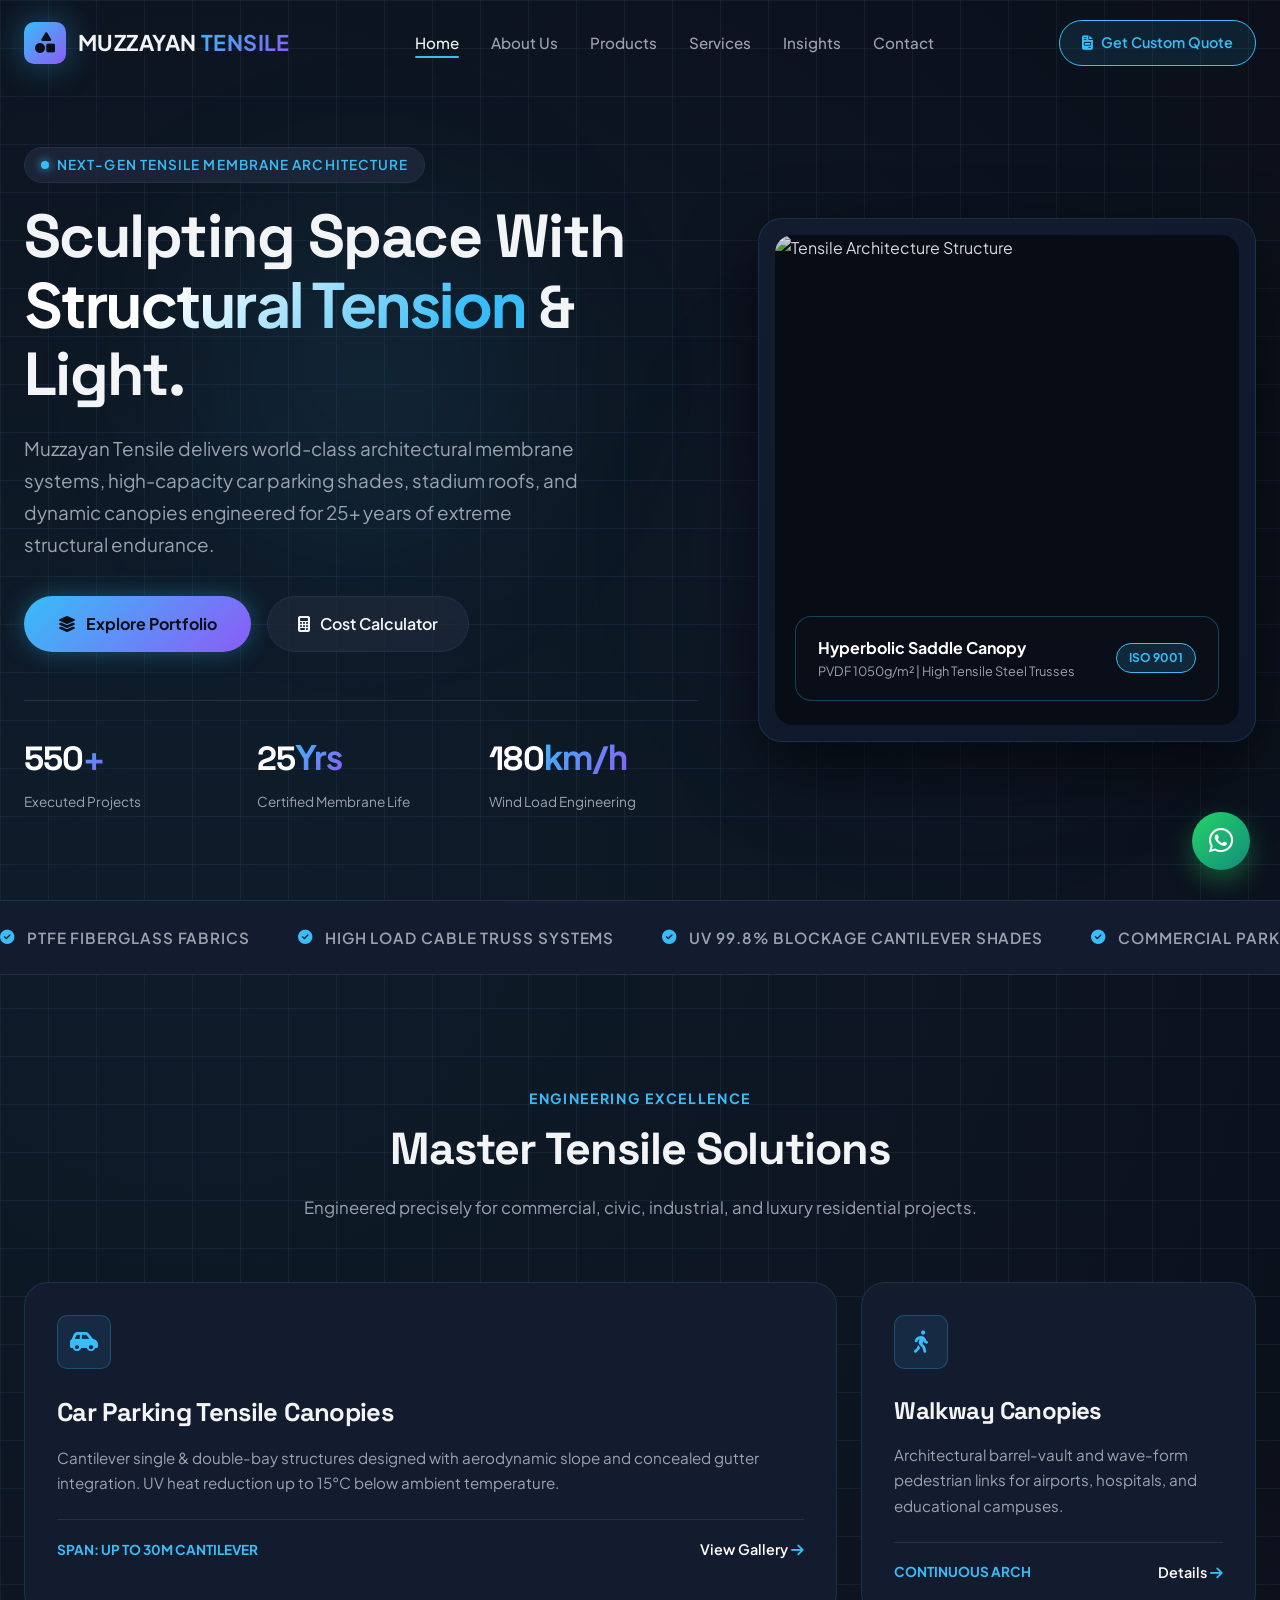
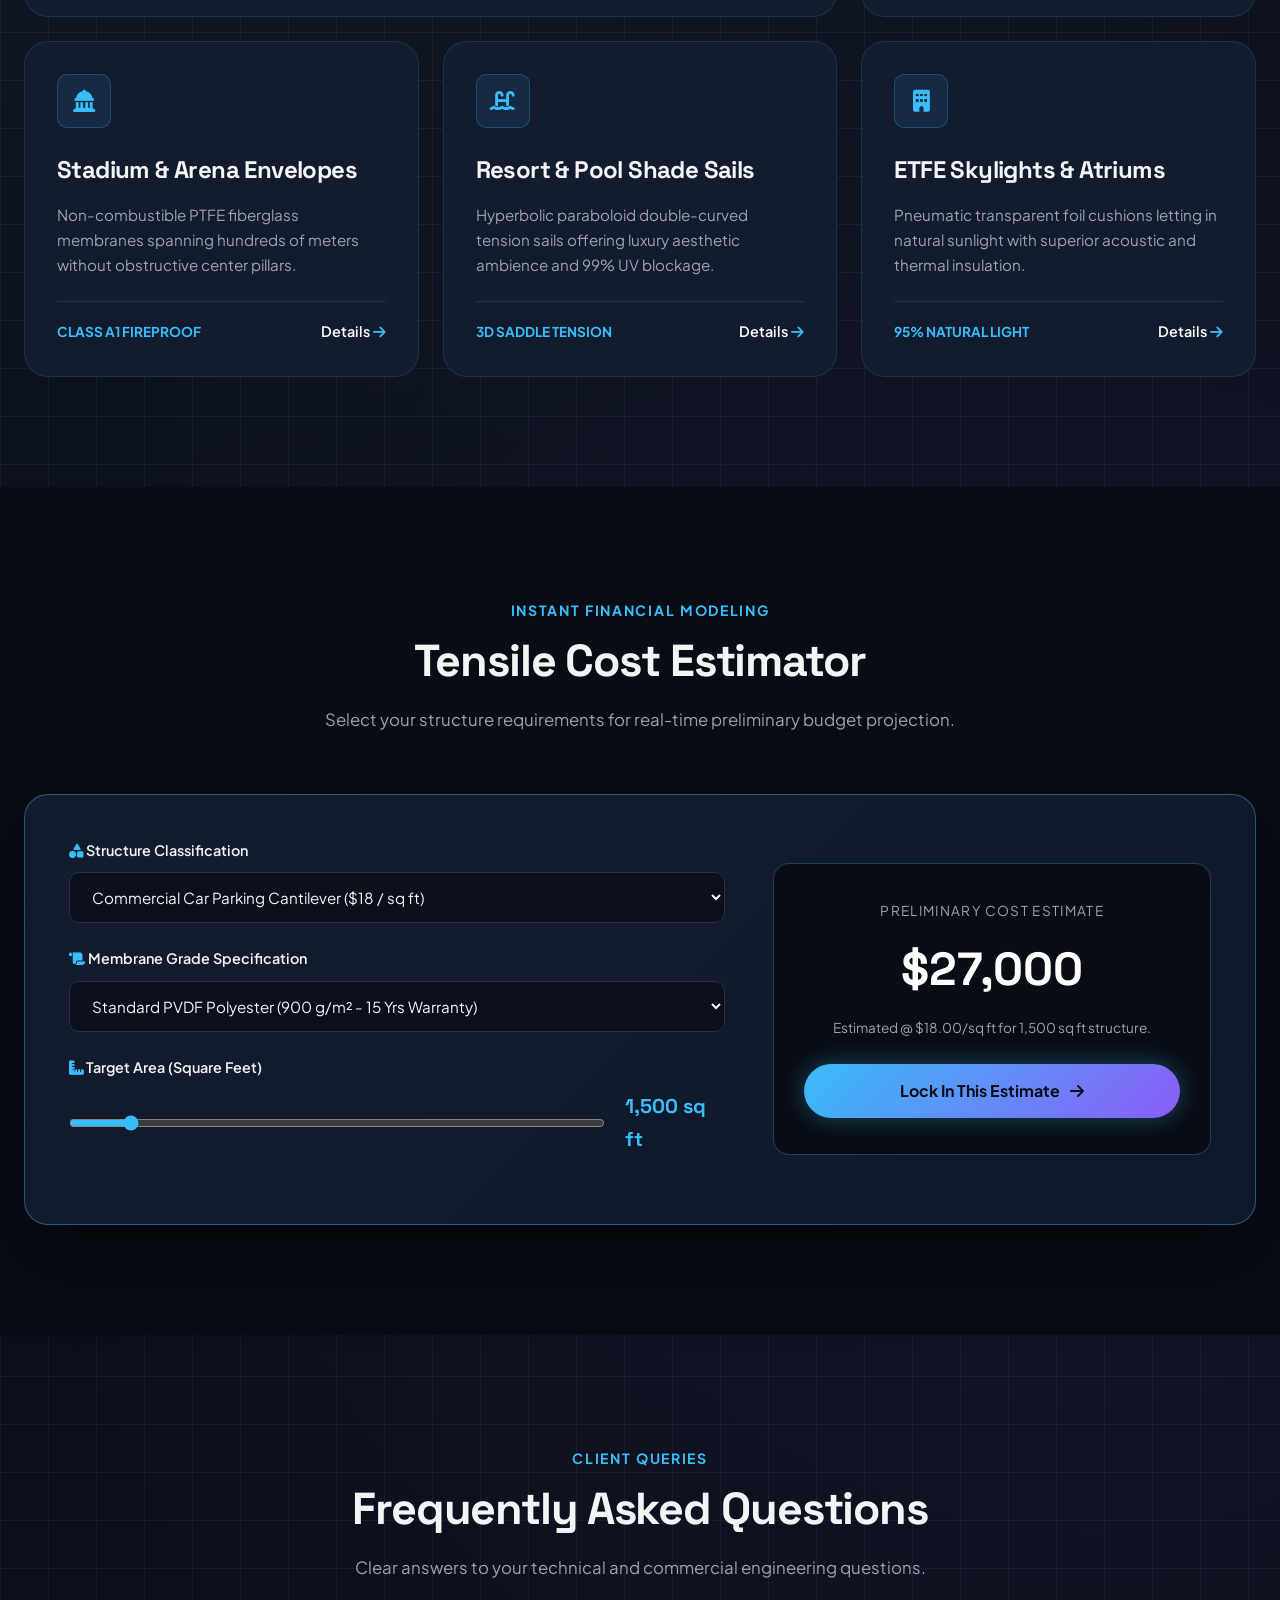
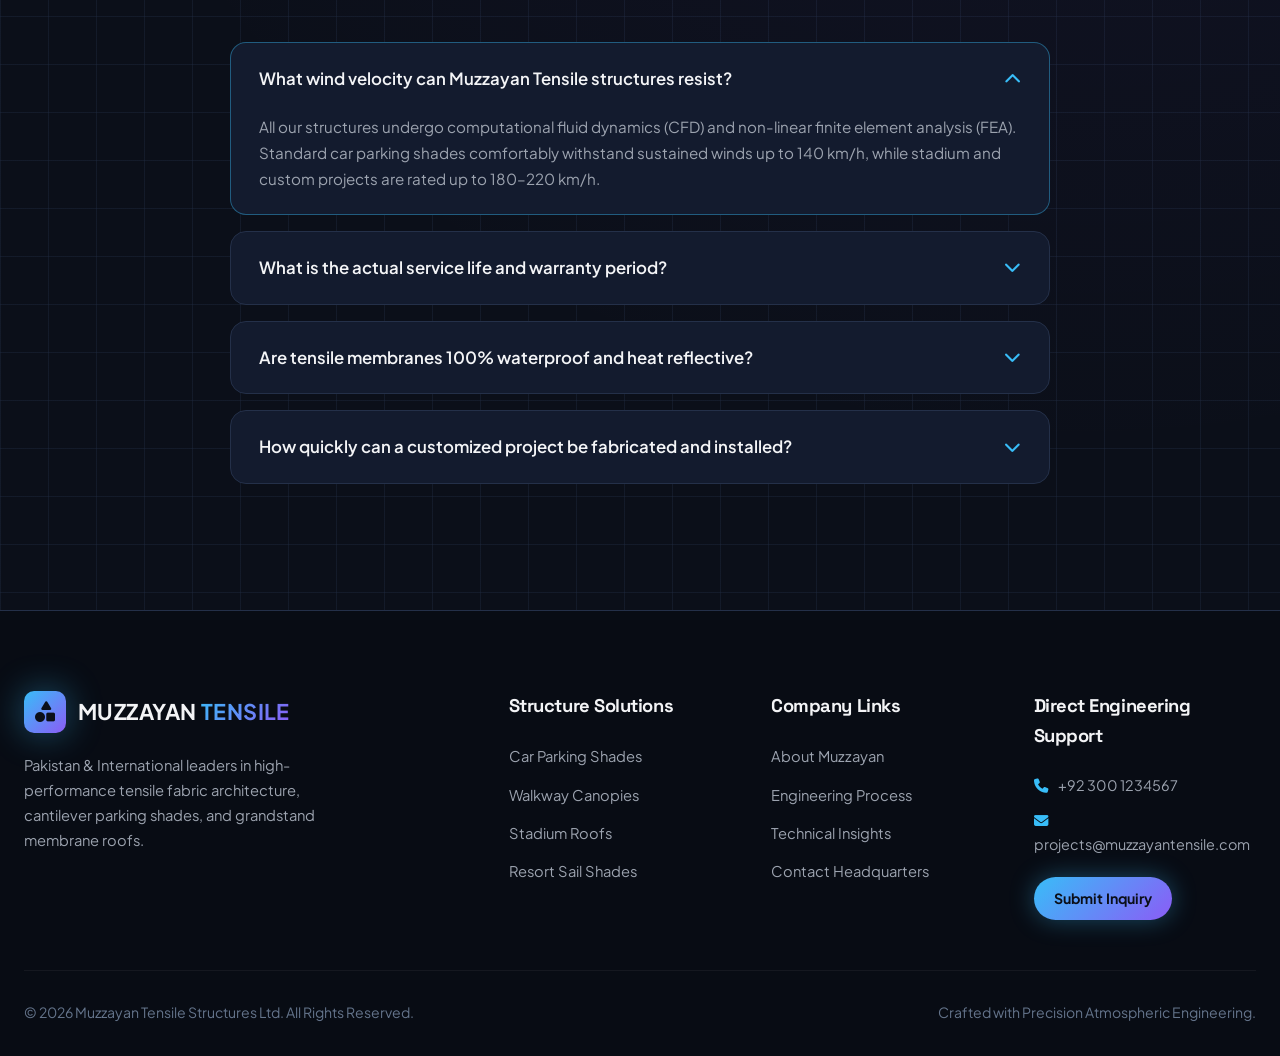
==== index.html @ a55df353 "feat: complete operational website for Muzzayan Tensile" ====
<!DOCTYPE html>
<html lang="en">
<head>
  <meta charset="UTF-8" />
  <meta name="viewport" content="width=device-width, initial-scale=1.0" />
  <title>MUZZAYAN TENSILE | Architectural Membrane & Tensile Engineering</title>
  <link rel="preconnect" href="https://fonts.googleapis.com">
  <link rel="preconnect" href="https://fonts.gstatic.com" crossorigin>
  <link href="https://fonts.googleapis.com/css2?family=Plus+Jakarta+Sans:wght@300;400;500;600;700;800&family=Space+Grotesk:wght@500;600;700&display=swap" rel="stylesheet">
  <link rel="stylesheet" href="https://cdnjs.cloudflare.com/ajax/libs/font-awesome/6.4.0/css/all.min.css">
  <link rel="stylesheet" href="css/styles.css">
  <style>
    /* Home Specific Styles */
    .hero-master {
      min-height: 100vh;
      display: flex;
      align-items: center;
      padding-top: 130px;
      padding-bottom: 70px;
      position: relative;
      overflow: hidden;
    }

    .hero-glow-1 {
      position: absolute;
      top: 15%;
      left: 10%;
      width: 480px;
      height: 480px;
      background: radial-gradient(circle, rgba(56, 189, 248, 0.12) 0%, transparent 70%);
      filter: blur(80px);
      pointer-events: none;
    }

    .hero-glow-2 {
      position: absolute;
      bottom: 10%;
      right: 5%;
      width: 520px;
      height: 520px;
      background: radial-gradient(circle, rgba(139, 92, 246, 0.1) 0%, transparent 70%);
      filter: blur(100px);
      pointer-events: none;
    }

    .hero-grid {
      display: grid;
      grid-template-columns: 1.15fr 0.85fr;
      gap: 60px;
      align-items: center;
      position: relative;
      z-index: 2;
    }

    .hero-master h1 {
      font-size: 3.8rem;
      line-height: 1.1;
      margin-bottom: 24px;
      font-weight: 700;
    }

    .hero-lead {
      color: var(--text-muted);
      font-size: 1.18rem;
      margin-bottom: 36px;
      max-width: 560px;
      line-height: 1.7;
    }

    .hero-btn-row {
      display: flex;
      flex-wrap: wrap;
      gap: 16px;
      margin-bottom: 48px;
    }

    .hero-stats-row {
      display: grid;
      grid-template-columns: repeat(3, 1fr);
      gap: 24px;
      padding-top: 28px;
      border-top: 1px solid var(--border-subtle);
    }

    .stat-box h3 {
      font-size: 2.1rem;
      color: #fff;
      margin-bottom: 4px;
    }

    .stat-box h3 span {
      background: var(--accent-gradient);
      -webkit-background-clip: text;
      -webkit-text-fill-color: transparent;
    }

    .stat-box p {
      font-size: 0.85rem;
      color: var(--text-muted);
    }

    /* 3D Showcase Card */
    .hero-frame-card {
      position: relative;
      background: linear-gradient(145deg, #131B2E, #0F172A);
      border: 1px solid var(--border-card);
      border-radius: var(--radius-lg);
      padding: 16px;
      box-shadow: 0 30px 70px rgba(0, 0, 0, 0.6);
      transition: var(--transition-slow);
    }

    .hero-frame-card:hover {
      border-color: var(--border-glow);
      transform: translateY(-8px);
    }

    .hero-frame-inner {
      position: relative;
      height: 490px;
      border-radius: 18px;
      overflow: hidden;
      background: #080C14;
    }

    .hero-frame-inner img {
      width: 100%;
      height: 100%;
      object-fit: cover;
      opacity: 0.88;
      transition: transform 0.8s ease;
    }

    .hero-frame-card:hover .hero-frame-inner img {
      transform: scale(1.06);
    }

    .floating-spec-badge {
      position: absolute;
      bottom: 24px;
      left: 20px;
      right: 20px;
      background: rgba(11, 15, 25, 0.9);
      backdrop-filter: blur(14px);
      border: 1px solid rgba(56, 189, 248, 0.3);
      border-radius: var(--radius-md);
      padding: 18px 22px;
      display: flex;
      justify-content: space-between;
      align-items: center;
    }

    /* Bento Grid */
    .bento-layout {
      display: grid;
      grid-template-columns: repeat(12, 1fr);
      gap: 24px;
    }

    .bento-card-span8 { grid-column: span 8; }
    .bento-card-span4 { grid-column: span 4; }
    .bento-card-span6 { grid-column: span 6; }
    .bento-card-span12 { grid-column: span 12; }

    .bento-icon-box {
      width: 54px;
      height: 54px;
      border-radius: var(--radius-sm);
      background: rgba(56, 189, 248, 0.1);
      border: 1px solid rgba(56, 189, 248, 0.25);
      display: flex;
      align-items: center;
      justify-content: center;
      color: var(--accent-sky);
      font-size: 1.4rem;
      margin-bottom: 22px;
      transition: var(--transition);
    }

    .tech-card:hover .bento-icon-box {
      background: var(--accent-sky);
      color: #0B0F19;
      box-shadow: 0 0 25px rgba(56, 189, 248, 0.5);
    }

    /* Interactive Calculator */
    .calc-card-container {
      background: linear-gradient(135deg, #131B2E, #0F172A);
      border: 1px solid var(--border-glow);
      border-radius: var(--radius-lg);
      padding: 44px;
      box-shadow: 0 30px 80px rgba(0, 0, 0, 0.5);
    }

    .calc-dual-grid {
      display: grid;
      grid-template-columns: 1.2fr 0.8fr;
      gap: 48px;
      align-items: center;
    }

    .calc-input-box {
      margin-bottom: 24px;
    }

    .calc-input-box label {
      display: block;
      font-size: 0.9rem;
      font-weight: 600;
      margin-bottom: 10px;
      color: var(--text-primary);
    }

    .custom-select, .custom-range {
      width: 100%;
      background: #0B0F19;
      border: 1px solid var(--border-subtle);
      padding: 14px 18px;
      border-radius: var(--radius-sm);
      color: var(--text-primary);
      font-size: 0.95rem;
      outline: none;
      transition: var(--transition);
    }

    .custom-select:focus {
      border-color: var(--accent-sky);
      box-shadow: 0 0 15px rgba(56, 189, 248, 0.25);
    }

    .range-flex-row {
      display: flex;
      align-items: center;
      gap: 20px;
    }

    .custom-range {
      accent-color: var(--accent-sky);
      cursor: pointer;
      padding: 0;
      height: 8px;
    }

    .range-val-badge {
      font-family: 'Space Grotesk', sans-serif;
      font-size: 1.25rem;
      font-weight: 700;
      color: var(--accent-sky);
      min-width: 100px;
    }

    .calc-display-panel {
      background: #080C14;
      border: 1px solid rgba(56, 189, 248, 0.3);
      border-radius: var(--radius-md);
      padding: 36px 30px;
      text-align: center;
      position: relative;
    }

    .calc-big-price {
      font-family: 'Space Grotesk', sans-serif;
      font-size: 2.9rem;
      font-weight: 800;
      color: #fff;
      margin-bottom: 10px;
    }

    /* FAQ Accordion */
    .faq-accordion-box {
      max-width: 820px;
      margin: 0 auto;
    }

    .faq-panel {
      background: var(--bg-surface);
      border: 1px solid var(--border-subtle);
      border-radius: var(--radius-md);
      margin-bottom: 16px;
      overflow: hidden;
      transition: var(--transition);
    }

    .faq-panel.active {
      border-color: var(--border-glow);
    }

    .faq-q-btn {
      padding: 22px 28px;
      display: flex;
      justify-content: space-between;
      align-items: center;
      cursor: pointer;
      font-weight: 600;
      font-size: 1.05rem;
      user-select: none;
    }

    .faq-q-btn i {
      color: var(--accent-sky);
      transition: transform 0.3s ease;
    }

    .faq-panel.active .faq-q-btn i {
      transform: rotate(180deg);
    }

    .faq-a-body {
      max-height: 0;
      overflow: hidden;
      transition: max-height 0.4s ease, padding 0.4s ease;
      padding: 0 28px;
      color: var(--text-muted);
      font-size: 0.95rem;
      line-height: 1.7;
    }

    .faq-panel.active .faq-a-body {
      max-height: 220px;
      padding-bottom: 22px;
    }

    @media (max-width: 992px) {
      .hero-grid { grid-template-columns: 1fr; }
      .bento-card-span8, .bento-card-span4, .bento-card-span6 { grid-column: span 12; }
      .calc-dual-grid { grid-template-columns: 1fr; }
      .hero-master h1 { font-size: 2.8rem; }
    }
  </style>
</head>
<body class="blueprint-mesh">

  <!-- Shared Header -->
  <header>
    <div class="container nav-wrapper">
      <a href="index.html" class="brand-logo">
        <div class="brand-badge"><i class="fa-solid fa-shapes"></i></div>
        <div class="brand-name">MUZZAYAN<span class="brand-highlight"> TENSILE</span></div>
      </a>

      <ul class="nav-links">
        <li><a href="index.html" class="active">Home</a></li>
        <li><a href="about.html">About Us</a></li>
        <li><a href="products.html">Products</a></li>
        <li><a href="services.html">Services</a></li>
        <li><a href="blog.html">Insights</a></li>
        <li><a href="contact.html">Contact</a></li>
      </ul>

      <div class="nav-action-btns">
        <a href="contact.html" class="btn-header">
          <i class="fa-solid fa-file-invoice"></i> Get Custom Quote
        </a>
      </div>

      <button class="hamburger-btn" aria-label="Open Navigation">
        <i class="fa-solid fa-bars-staggered"></i>
      </button>
    </div>
  </header>

  <!-- Mobile Drawer -->
  <div class="backdrop-overlay"></div>
  <aside class="mobile-nav">
    <div class="mobile-nav-header">
      <div class="brand-logo">
        <div class="brand-badge"><i class="fa-solid fa-shapes"></i></div>
        <div class="brand-name">MUZZAYAN</div>
      </div>
      <button class="mobile-close-btn"><i class="fa-solid fa-xmark"></i></button>
    </div>
    <ul class="mobile-nav-links">
      <li><a href="index.html" class="active">Home</a></li>
      <li><a href="about.html">About Us</a></li>
      <li><a href="products.html">Products & Portfolio</a></li>
      <li><a href="services.html">Services & Engineering</a></li>
      <li><a href="blog.html">Insights & Articles</a></li>
      <li><a href="contact.html">Contact Us</a></li>
    </ul>
    <div style="margin-top: auto; padding-top: 24px;">
      <a href="contact.html" class="btn-primary" style="width: 100%;">
        Request Quote
      </a>
    </div>
  </aside>

  <!-- Master Cinematic Hero -->
  <section class="hero-master">
    <div class="hero-glow-1"></div>
    <div class="hero-glow-2"></div>

    <div class="container hero-grid">
      <div>
        <div class="badge-tag">
          <span class="pulse-dot"></span> Next-Gen Tensile Membrane Architecture
        </div>
        <h1>
          Sculpting Space With <span class="text-gradient">Structural Tension</span> & Light.
        </h1>
        <p class="hero-lead">
          Muzzayan Tensile delivers world-class architectural membrane systems, high-capacity car parking shades, stadium roofs, and dynamic canopies engineered for 25+ years of extreme structural endurance.
        </p>

        <div class="hero-btn-row">
          <a href="products.html" class="btn-primary">
            <i class="fa-solid fa-layer-group"></i> Explore Portfolio
          </a>
          <a href="#calculator" class="btn-secondary">
            <i class="fa-solid fa-calculator"></i> Cost Calculator
          </a>
        </div>

        <div class="hero-stats-row">
          <div class="stat-box">
            <h3>550<span>+</span></h3>
            <p>Executed Projects</p>
          </div>
          <div class="stat-box">
            <h3>25<span>Yrs</span></h3>
            <p>Certified Membrane Life</p>
          </div>
          <div class="stat-box">
            <h3>180<span>km/h</span></h3>
            <p>Wind Load Engineering</p>
          </div>
        </div>
      </div>

      <!-- 3D Realistic Showcase Visual -->
      <div class="hero-frame-card">
        <div class="hero-frame-inner">
          <img src="https://images.unsplash.com/photo-1541888946425-d0fbb186c5f7?auto=format&fit=crop&w=1200&q=80" alt="Tensile Architecture Structure">
          <div class="floating-spec-badge">
            <div>
              <div style="font-weight: 700; color: #fff; font-size: 1rem;">Hyperbolic Saddle Canopy</div>
              <div style="font-size: 0.8rem; color: var(--text-muted);">PVDF 1050g/m² | High Tensile Steel Trusses</div>
            </div>
            <span style="background: rgba(56, 189, 248, 0.15); color: var(--accent-sky); padding: 4px 12px; border-radius: 20px; font-size: 0.75rem; font-weight: 700; border: 1px solid var(--accent-sky);">
              ISO 9001
            </span>
          </div>
        </div>
      </div>
    </div>
  </section>

  <!-- Infinite Brand Marquee -->
  <div class="marquee-ticker">
    <div class="marquee-rail">
      <div class="marquee-node"><i class="fa-solid fa-check-circle"></i> PTFE FIBERGLASS FABRICS</div>
      <div class="marquee-node"><i class="fa-solid fa-check-circle"></i> HIGH LOAD CABLE TRUSS SYSTEMS</div>
      <div class="marquee-node"><i class="fa-solid fa-check-circle"></i> UV 99.8% BLOCKAGE CANTILEVER SHADES</div>
      <div class="marquee-node"><i class="fa-solid fa-check-circle"></i> COMMERCIAL PARKING INFRASTRUCTURE</div>
      <div class="marquee-node"><i class="fa-solid fa-check-circle"></i> STADIUM MEGA TENSILE MEMBRANES</div>
      <div class="marquee-node"><i class="fa-solid fa-check-circle"></i> ETFE PRESSURIZED CUSHION ROOFS</div>
      <!-- Duplicate -->
      <div class="marquee-node"><i class="fa-solid fa-check-circle"></i> PTFE FIBERGLASS FABRICS</div>
      <div class="marquee-node"><i class="fa-solid fa-check-circle"></i> HIGH LOAD CABLE TRUSS SYSTEMS</div>
      <div class="marquee-node"><i class="fa-solid fa-check-circle"></i> UV 99.8% BLOCKAGE CANTILEVER SHADES</div>
      <div class="marquee-node"><i class="fa-solid fa-check-circle"></i> COMMERCIAL PARKING INFRASTRUCTURE</div>
    </div>
  </div>

  <!-- Bento Grid Section -->
  <section class="section-padding">
    <div class="container">
      <div class="section-head">
        <span class="section-subhead">Engineering Excellence</span>
        <h2 class="section-maintitle">Master Tensile Solutions</h2>
        <p class="section-desc">Engineered precisely for commercial, civic, industrial, and luxury residential projects.</p>
      </div>

      <div class="bento-layout">
        <!-- Card 1: Car Parking -->
        <div class="tech-card bento-card-span8">
          <div class="bento-icon-box"><i class="fa-solid fa-car-side"></i></div>
          <h3 style="font-size: 1.6rem; margin-bottom: 12px;">Car Parking Tensile Canopies</h3>
          <p style="color: var(--text-muted); font-size: 0.95rem; margin-bottom: 24px;">
            Cantilever single & double-bay structures designed with aerodynamic slope and concealed gutter integration. UV heat reduction up to 15°C below ambient temperature.
          </p>
          <div style="display: flex; justify-content: space-between; align-items: center; border-top: 1px solid var(--border-subtle); padding-top: 18px;">
            <span style="color: var(--accent-sky); font-size: 0.85rem; font-weight: 700;">SPAN: UP TO 30M CANTILEVER</span>
            <a href="products.html" style="color: #fff; text-decoration: none; font-size: 0.9rem; font-weight: 600;">
              View Gallery <i class="fa-solid fa-arrow-right" style="color: var(--accent-sky);"></i>
            </a>
          </div>
        </div>

        <!-- Card 2: Walkway Pathway -->
        <div class="tech-card bento-card-span4">
          <div class="bento-icon-box"><i class="fa-solid fa-person-walking"></i></div>
          <h3 style="font-size: 1.5rem; margin-bottom: 12px;">Walkway Canopies</h3>
          <p style="color: var(--text-muted); font-size: 0.95rem; margin-bottom: 24px;">
            Architectural barrel-vault and wave-form pedestrian links for airports, hospitals, and educational campuses.
          </p>
          <div style="display: flex; justify-content: space-between; align-items: center; border-top: 1px solid var(--border-subtle); padding-top: 18px;">
            <span style="color: var(--accent-sky); font-size: 0.85rem; font-weight: 700;">CONTINUOUS ARCH</span>
            <a href="products.html" style="color: #fff; text-decoration: none; font-size: 0.9rem; font-weight: 600;">
              Details <i class="fa-solid fa-arrow-right" style="color: var(--accent-sky);"></i>
            </a>
          </div>
        </div>

        <!-- Card 3: Stadium Roofs -->
        <div class="tech-card bento-card-span4">
          <div class="bento-icon-box"><i class="fa-solid fa-landmark-dome"></i></div>
          <h3 style="font-size: 1.5rem; margin-bottom: 12px;">Stadium & Arena Envelopes</h3>
          <p style="color: var(--text-muted); font-size: 0.95rem; margin-bottom: 24px;">
            Non-combustible PTFE fiberglass membranes spanning hundreds of meters without obstructive center pillars.
          </p>
          <div style="display: flex; justify-content: space-between; align-items: center; border-top: 1px solid var(--border-subtle); padding-top: 18px;">
            <span style="color: var(--accent-sky); font-size: 0.85rem; font-weight: 700;">CLASS A1 FIREPROOF</span>
            <a href="products.html" style="color: #fff; text-decoration: none; font-size: 0.9rem; font-weight: 600;">
              Details <i class="fa-solid fa-arrow-right" style="color: var(--accent-sky);"></i>
            </a>
          </div>
        </div>

        <!-- Card 4: Pool & Resort -->
        <div class="tech-card bento-card-span4">
          <div class="bento-icon-box"><i class="fa-solid fa-water-ladder"></i></div>
          <h3 style="font-size: 1.5rem; margin-bottom: 12px;">Resort & Pool Shade Sails</h3>
          <p style="color: var(--text-muted); font-size: 0.95rem; margin-bottom: 24px;">
            Hyperbolic paraboloid double-curved tension sails offering luxury aesthetic ambience and 99% UV blockage.
          </p>
          <div style="display: flex; justify-content: space-between; align-items: center; border-top: 1px solid var(--border-subtle); padding-top: 18px;">
            <span style="color: var(--accent-sky); font-size: 0.85rem; font-weight: 700;">3D SADDLE TENSION</span>
            <a href="products.html" style="color: #fff; text-decoration: none; font-size: 0.9rem; font-weight: 600;">
              Details <i class="fa-solid fa-arrow-right" style="color: var(--accent-sky);"></i>
            </a>
          </div>
        </div>

        <!-- Card 5: ETFE Atrium -->
        <div class="tech-card bento-card-span4">
          <div class="bento-icon-box"><i class="fa-solid fa-building"></i></div>
          <h3 style="font-size: 1.5rem; margin-bottom: 12px;">ETFE Skylights & Atriums</h3>
          <p style="color: var(--text-muted); font-size: 0.95rem; margin-bottom: 24px;">
            Pneumatic transparent foil cushions letting in natural sunlight with superior acoustic and thermal insulation.
          </p>
          <div style="display: flex; justify-content: space-between; align-items: center; border-top: 1px solid var(--border-subtle); padding-top: 18px;">
            <span style="color: var(--accent-sky); font-size: 0.85rem; font-weight: 700;">95% NATURAL LIGHT</span>
            <a href="products.html" style="color: #fff; text-decoration: none; font-size: 0.9rem; font-weight: 600;">
              Details <i class="fa-solid fa-arrow-right" style="color: var(--accent-sky);"></i>
            </a>
          </div>
        </div>
      </div>
    </div>
  </section>

  <!-- Interactive Project Cost Estimator -->
  <section class="section-padding" id="calculator" style="background: #080C14;">
    <div class="container">
      <div class="section-head">
        <span class="section-subhead">Instant Financial Modeling</span>
        <h2 class="section-maintitle">Tensile Cost Estimator</h2>
        <p class="section-desc">Select your structure requirements for real-time preliminary budget projection.</p>
      </div>

      <div class="calc-card-container">
        <div class="calc-dual-grid">
          <div>
            <div class="calc-input-box">
              <label><i class="fa-solid fa-shapes" style="color: var(--accent-sky);"></i> Structure Classification</label>
              <select id="homeCalcType" class="custom-select" onchange="runHomeEstimate()">
                <option value="18">Commercial Car Parking Cantilever ($18 / sq ft)</option>
                <option value="22">Conical Umbrella Shade System ($22 / sq ft)</option>
                <option value="25">Architectural Walkway Canopy ($25 / sq ft)</option>
                <option value="38">Mega Stadium & Arena Roof ($38 / sq ft)</option>
              </select>
            </div>

            <div class="calc-input-box">
              <label><i class="fa-solid fa-scroll" style="color: var(--accent-sky);"></i> Membrane Grade Specification</label>
              <select id="homeCalcMaterial" class="custom-select" onchange="runHomeEstimate()">
                <option value="1.0">Standard PVDF Polyester (900 g/m² - 15 Yrs Warranty)</option>
                <option value="1.35">Heavy-Duty Architectural PVDF (1050 g/m² - 20 Yrs)</option>
                <option value="2.2">PTFE Teflon Fiberglass (Class A1 Fireproof - 30 Yrs)</option>
                <option value="2.8">ETFE Fluoropolymer Multi-Layer Cushion</option>
              </select>
            </div>

            <div class="calc-input-box">
              <label><i class="fa-solid fa-ruler-combined" style="color: var(--accent-sky);"></i> Target Area (Square Feet)</label>
              <div class="range-flex-row">
                <input type="range" id="homeCalcArea" min="300" max="12000" step="100" value="1500" class="custom-range" oninput="updateHomeSlider(this.value)">
                <div class="range-val-badge" id="homeAreaVal">1,500 sq ft</div>
              </div>
            </div>
          </div>

          <!-- Dynamic Output Card -->
          <div class="calc-display-panel">
            <div style="font-size: 0.85rem; color: var(--text-muted); text-transform: uppercase; letter-spacing: 0.1em; margin-bottom: 8px;">
              Preliminary Cost Estimate
            </div>
            <div class="calc-big-price" id="homeCalcTotal">$27,000</div>
            <p style="font-size: 0.85rem; color: var(--text-muted); margin-bottom: 24px;" id="homeCalcDetail">
              Includes non-linear FEA analysis, fabrication, and site installation.
            </p>
            <a href="contact.html" class="btn-primary" style="width: 100%;">
              Lock In This Estimate <i class="fa-solid fa-arrow-right"></i>
            </a>
          </div>
        </div>
      </div>
    </div>
  </section>

  <!-- FAQ Accordion Section -->
  <section class="section-padding">
    <div class="container">
      <div class="section-head">
        <span class="section-subhead">Client Queries</span>
        <h2 class="section-maintitle">Frequently Asked Questions</h2>
        <p class="section-desc">Clear answers to your technical and commercial engineering questions.</p>
      </div>

      <div class="faq-accordion-box">
        <div class="faq-panel active">
          <div class="faq-q-btn" onclick="toggleHomeFaq(this)">
            <span>What wind velocity can Muzzayan Tensile structures resist?</span>
            <i class="fa-solid fa-chevron-down"></i>
          </div>
          <div class="faq-a-body">
            All our structures undergo computational fluid dynamics (CFD) and non-linear finite element analysis (FEA). Standard car parking shades comfortably withstand sustained winds up to 140 km/h, while stadium and custom projects are rated up to 180–220 km/h.
          </div>
        </div>

        <div class="faq-item faq-panel">
          <div class="faq-q-btn" onclick="toggleHomeFaq(this)">
            <span>What is the actual service life and warranty period?</span>
            <i class="fa-solid fa-chevron-down"></i>
          </div>
          <div class="faq-a-body">
            Standard PVDF membranes feature a 10 to 15-year warranty with 20+ years lifespan. Premium PTFE Teflon fiberglass systems feature a 25-year structural warranty with an actual operational lifespan exceeding 35 years.
          </div>
        </div>

        <div class="faq-item faq-panel">
          <div class="faq-q-btn" onclick="toggleHomeFaq(this)">
            <span>Are tensile membranes 100% waterproof and heat reflective?</span>
            <i class="fa-solid fa-chevron-down"></i>
          </div>
          <div class="faq-a-body">
            Yes. Architectural PVDF and PTFE fabrics are completely impermeable to water with high-frequency welded seams. They also reflect over 80% of solar radiation, dramatically lowering temperatures underneath.
          </div>
        </div>

        <div class="faq-item faq-panel">
          <div class="faq-q-btn" onclick="toggleHomeFaq(this)">
            <span>How quickly can a customized project be fabricated and installed?</span>
            <i class="fa-solid fa-chevron-down"></i>
          </div>
          <div class="faq-a-body">
            Standard car parking bays can be fabricated and installed within 10 to 14 business days. Large custom commercial or stadium canopies typically take 4 to 8 weeks depending on engineering complexity and foundation curing.
          </div>
        </div>
      </div>
    </div>
  </section>

  <!-- Shared Call to Action Footer -->
  <footer>
    <div class="container">
      <div class="footer-main-grid">
        <div class="footer-col">
          <a href="index.html" class="brand-logo" style="margin-bottom: 20px;">
            <div class="brand-badge"><i class="fa-solid fa-shapes"></i></div>
            <div class="brand-name">MUZZAYAN<span class="brand-highlight"> TENSILE</span></div>
          </a>
          <p style="color: var(--text-muted); font-size: 0.92rem; max-width: 320px; line-height: 1.7;">
            Pakistan & International leaders in high-performance tensile fabric architecture, cantilever parking shades, and grandstand membrane roofs.
          </p>
        </div>

        <div class="footer-col">
          <h4>Structure Solutions</h4>
          <ul class="footer-nav-list">
            <li><a href="products.html">Car Parking Shades</a></li>
            <li><a href="products.html">Walkway Canopies</a></li>
            <li><a href="products.html">Stadium Roofs</a></li>
            <li><a href="products.html">Resort Sail Shades</a></li>
          </ul>
        </div>

        <div class="footer-col">
          <h4>Company Links</h4>
          <ul class="footer-nav-list">
            <li><a href="about.html">About Muzzayan</a></li>
            <li><a href="services.html">Engineering Process</a></li>
            <li><a href="blog.html">Technical Insights</a></li>
            <li><a href="contact.html">Contact Headquarters</a></li>
          </ul>
        </div>

        <div class="footer-col">
          <h4>Direct Engineering Support</h4>
          <p style="color: var(--text-muted); font-size: 0.9rem; margin-bottom: 12px;">
            <i class="fa-solid fa-phone" style="color: var(--accent-sky); margin-right: 8px;"></i> +92 300 1234567
          </p>
          <p style="color: var(--text-muted); font-size: 0.9rem; margin-bottom: 20px;">
            <i class="fa-solid fa-envelope" style="color: var(--accent-sky); margin-right: 8px;"></i> projects@muzzayantensile.com
          </p>
          <a href="contact.html" class="btn-primary" style="padding: 10px 20px; font-size: 0.88rem;">
            Submit Inquiry
          </a>
        </div>
      </div>

      <div class="footer-bottom-bar">
        <div>&copy; 2026 Muzzayan Tensile Structures Ltd. All Rights Reserved.</div>
        <div>Crafted with Precision Atmospheric Engineering.</div>
      </div>
    </div>
  </footer>

  <!-- WhatsApp Floating Trigger -->
  <a href="https://wa.me/923001234567?text=Hello%20Muzzayan%20Tensile%2C%20I%20am%20interested%20in%20a%20structure%20quote" class="whatsapp-widget" target="_blank" title="Chat on WhatsApp">
    <i class="fa-brands fa-whatsapp"></i>
  </a>

  <!-- Shared Scripts -->
  <script src="js/main.js"></script>
  <script>
    function updateHomeSlider(val) {
      document.getElementById('homeAreaVal').innerText = Number(val).toLocaleString() + ' sq ft';
      runHomeEstimate();
    }

    function runHomeEstimate() {
      const rate = parseFloat(document.getElementById('homeCalcType').value);
      const mat = parseFloat(document.getElementById('homeCalcMaterial').value);
      const area = parseInt(document.getElementById('homeCalcArea').value);

      const total = Math.round(rate * mat * area);
      document.getElementById('homeCalcTotal').innerText = '$' + total.toLocaleString();
      document.getElementById('homeCalcDetail').innerText = 
        `Estimated @ $${(rate * mat).toFixed(2)}/sq ft for ${area.toLocaleString()} sq ft structure.`;
    }

    function toggleHomeFaq(btn) {
      const panel = btn.parentElement;
      const isActive = panel.classList.contains('active');
      document.querySelectorAll('.faq-panel').forEach(p => p.classList.remove('active'));
      if (!isActive) {
        panel.classList.add('active');
      }
    }

    // Run initial calc
    runHomeEstimate();
  </script>
</body>
</html>
---- css/styles.css ----
/* ==========================================================================
   MUZZAYAN TENSILE — DESIGN SYSTEM & CORE STYLING
   Theme: Deep Atmospheric / Steel Slate & Electric Sky Blue + Neon Orchid
   Zero Black, Zero Gold, Zero Orange, Zero Green
   ========================================================================== */

:root {
  --bg-primary: #0B0F19;           /* Deep Midnight Indigo / Slate Navy */
  --bg-secondary: #0F172A;         /* Deep Steel Slate */
  --bg-surface: #131B2E;           /* Muted Charcoal Blue */
  --bg-surface-elevated: #1E293B;  /* Raised Surface */
  --bg-surface-hover: #26334D;
  
  --border-subtle: #243049;
  --border-card: rgba(56, 189, 248, 0.15);
  --border-glow: rgba(56, 189, 248, 0.4);
  
  --accent-cyan: #06B6D4;          /* Ice Cyan Glow */
  --accent-sky: #38BDF8;           /* Electric Sky Blue */
  --accent-orchid: #8B5CF6;        /* Electric Lavender / Neon Orchid */
  --accent-gradient: linear-gradient(135deg, #38BDF8 0%, #8B5CF6 100%);
  --accent-glow: 0 0 35px rgba(56, 189, 248, 0.4);
  
  --text-primary: #F3F4F6;         /* Soft Platinum White */
  --text-muted: #9CA3AF;           /* Silver Muted Gray */
  --text-subtle: #64748B;
  
  --radius-xs: 6px;
  --radius-sm: 10px;
  --radius-md: 16px;
  --radius-lg: 24px;
  --radius-full: 9999px;
  
  --shadow-sm: 0 4px 15px rgba(0, 0, 0, 0.3);
  --shadow-md: 0 12px 32px rgba(0, 0, 0, 0.4);
  --shadow-glow: 0 0 40px rgba(56, 189, 248, 0.25);
  
  --transition: all 0.3s cubic-bezier(0.16, 1, 0.3, 1);
  --transition-slow: all 0.6s cubic-bezier(0.16, 1, 0.3, 1);
}

/* Global Reset */
* {
  margin: 0;
  padding: 0;
  box-sizing: border-box;
  font-family: 'Plus Jakarta Sans', sans-serif;
  -webkit-font-smoothing: antialiased;
}

html {
  scroll-behavior: smooth;
}

body {
  background-color: var(--bg-primary);
  color: var(--text-primary);
  line-height: 1.65;
  overflow-x: hidden;
  position: relative;
}

/* Headings font */
h1, h2, h3, h4, .brand-font {
  font-family: 'Space Grotesk', sans-serif;
  letter-spacing: -0.025em;
  font-weight: 700;
  color: var(--text-primary);
}

/* Architectural blueprint grid background */
.blueprint-mesh {
  background-color: var(--bg-primary);
  background-image: 
    radial-gradient(circle at 15% 20%, rgba(56, 189, 248, 0.08) 0%, transparent 40%),
    radial-gradient(circle at 85% 60%, rgba(139, 92, 246, 0.07) 0%, transparent 40%),
    linear-gradient(to right, rgba(36, 48, 73, 0.35) 1px, transparent 1px),
    linear-gradient(to bottom, rgba(36, 48, 73, 0.35) 1px, transparent 1px);
  background-size: 100% 100%, 100% 100%, 48px 48px, 48px 48px;
}

.container {
  max-width: 1280px;
  margin: 0 auto;
  padding: 0 24px;
}

/* Selection */
::selection {
  background: var(--accent-sky);
  color: #0B0F19;
}

/* Custom Scrollbar */
::-webkit-scrollbar {
  width: 10px;
}
::-webkit-scrollbar-track {
  background: var(--bg-primary);
}
::-webkit-scrollbar-thumb {
  background: var(--bg-surface-elevated);
  border-radius: var(--radius-full);
  border: 2px solid var(--bg-primary);
}
::-webkit-scrollbar-thumb:hover {
  background: var(--accent-sky);
}

/* ==========================================================================
   HEADER & NAVIGATION
   ========================================================================== */
header {
  position: fixed;
  top: 0;
  left: 0;
  width: 100%;
  z-index: 1000;
  padding: 20px 0;
  transition: var(--transition);
}

header.scrolled {
  padding: 12px 0;
  background: rgba(11, 15, 25, 0.88);
  backdrop-filter: blur(16px);
  border-bottom: 1px solid rgba(56, 189, 248, 0.15);
  box-shadow: 0 10px 30px rgba(0, 0, 0, 0.4);
}

.nav-wrapper {
  display: flex;
  align-items: center;
  justify-content: space-between;
}

.brand-logo {
  display: flex;
  align-items: center;
  gap: 12px;
  text-decoration: none;
  font-size: 1.35rem;
  font-weight: 700;
  letter-spacing: 0.02em;
}

.brand-badge {
  width: 42px;
  height: 42px;
  border-radius: var(--radius-sm);
  background: var(--accent-gradient);
  display: flex;
  align-items: center;
  justify-content: center;
  color: #0B0F19;
  font-size: 1.25rem;
  box-shadow: var(--accent-glow);
}

.brand-logo .brand-name {
  color: var(--text-primary);
}

.brand-logo .brand-highlight {
  background: var(--accent-gradient);
  -webkit-background-clip: text;
  -webkit-text-fill-color: transparent;
}

.nav-links {
  display: flex;
  align-items: center;
  list-style: none;
  gap: 32px;
}

.nav-links li a {
  color: var(--text-muted);
  text-decoration: none;
  font-size: 0.95rem;
  font-weight: 500;
  transition: var(--transition);
  position: relative;
  padding: 6px 0;
}

.nav-links li a:hover,
.nav-links li a.active {
  color: var(--text-primary);
}

.nav-links li a::after {
  content: '';
  position: absolute;
  bottom: 0;
  left: 0;
  width: 0%;
  height: 2px;
  background: var(--accent-sky);
  transition: var(--transition);
  border-radius: 2px;
}

.nav-links li a:hover::after,
.nav-links li a.active::after {
  width: 100%;
}

.nav-action-btns {
  display: flex;
  align-items: center;
  gap: 16px;
}

.btn-header {
  padding: 10px 22px;
  background: rgba(56, 189, 248, 0.1);
  border: 1px solid var(--accent-sky);
  color: var(--accent-sky);
  border-radius: var(--radius-full);
  font-size: 0.9rem;
  font-weight: 600;
  text-decoration: none;
  display: inline-flex;
  align-items: center;
  gap: 8px;
  transition: var(--transition);
}

.btn-header:hover {
  background: var(--accent-sky);
  color: #0B0F19;
  box-shadow: 0 0 25px rgba(56, 189, 248, 0.5);
  transform: translateY(-2px);
}

.hamburger-btn {
  display: none;
  background: transparent;
  border: none;
  color: var(--text-primary);
  font-size: 1.5rem;
  cursor: pointer;
}

/* Mobile Nav Drawer */
.mobile-nav {
  position: fixed;
  top: 0;
  right: -100%;
  width: 320px;
  height: 100vh;
  background: var(--bg-surface);
  border-left: 1px solid var(--border-subtle);
  padding: 30px;
  display: flex;
  flex-direction: column;
  z-index: 1001;
  transition: right 0.4s cubic-bezier(0.16, 1, 0.3, 1);
  box-shadow: -10px 0 40px rgba(0, 0, 0, 0.5);
}

.mobile-nav.open {
  right: 0;
}

.mobile-nav-header {
  display: flex;
  justify-content: space-between;
  align-items: center;
  margin-bottom: 40px;
}

.mobile-close-btn {
  background: transparent;
  border: none;
  color: var(--text-muted);
  font-size: 1.6rem;
  cursor: pointer;
}

.mobile-nav-links {
  list-style: none;
  display: flex;
  flex-direction: column;
  gap: 20px;
}

.mobile-nav-links a {
  color: var(--text-primary);
  text-decoration: none;
  font-size: 1.15rem;
  font-weight: 600;
  display: block;
}

.mobile-nav-links a.active {
  color: var(--accent-sky);
}

.backdrop-overlay {
  position: fixed;
  inset: 0;
  background: rgba(0, 0, 0, 0.6);
  backdrop-filter: blur(4px);
  z-index: 1000;
  opacity: 0;
  pointer-events: none;
  transition: opacity 0.3s ease;
}

.backdrop-overlay.active {
  opacity: 1;
  pointer-events: auto;
}

/* ==========================================================================
   BUTTONS & TYPOGRAPHY
   ========================================================================== */
.btn-primary {
  display: inline-flex;
  align-items: center;
  justify-content: center;
  gap: 10px;
  background: var(--accent-gradient);
  color: #0B0F19;
  padding: 14px 34px;
  border-radius: var(--radius-full);
  font-size: 1rem;
  font-weight: 700;
  text-decoration: none;
  border: none;
  cursor: pointer;
  transition: var(--transition);
  box-shadow: 0 0 25px rgba(56, 189, 248, 0.35);
}

.btn-primary:hover {
  transform: translateY(-3px);
  box-shadow: 0 0 40px rgba(56, 189, 248, 0.6);
  filter: brightness(1.1);
}

.btn-secondary {
  display: inline-flex;
  align-items: center;
  justify-content: center;
  gap: 10px;
  background: rgba(30, 41, 59, 0.7);
  color: var(--text-primary);
  border: 1px solid var(--border-subtle);
  padding: 14px 30px;
  border-radius: var(--radius-full);
  font-size: 1rem;
  font-weight: 600;
  text-decoration: none;
  transition: var(--transition);
}

.btn-secondary:hover {
  border-color: var(--accent-sky);
  background: var(--bg-surface-elevated);
  transform: translateY(-3px);
  color: var(--accent-sky);
}

.badge-tag {
  display: inline-flex;
  align-items: center;
  gap: 8px;
  background: rgba(30, 41, 59, 0.8);
  border: 1px solid var(--border-subtle);
  padding: 6px 16px;
  border-radius: var(--radius-full);
  font-size: 0.85rem;
  font-weight: 600;
  color: var(--accent-sky);
  text-transform: uppercase;
  letter-spacing: 0.08em;
  margin-bottom: 20px;
}

.badge-tag .pulse-dot {
  width: 8px;
  height: 8px;
  border-radius: 50%;
  background: var(--accent-sky);
  box-shadow: 0 0 10px var(--accent-sky);
  animation: pulse 2s infinite;
}

@keyframes pulse {
  0% { transform: scale(0.95); opacity: 0.8; }
  50% { transform: scale(1.3); opacity: 1; }
  100% { transform: scale(0.95); opacity: 0.8; }
}

.text-gradient {
  background: linear-gradient(135deg, #FFFFFF 30%, var(--accent-sky) 85%);
  -webkit-background-clip: text;
  -webkit-text-fill-color: transparent;
}

.section-padding {
  padding: 110px 0;
}

.section-head {
  text-align: center;
  max-width: 720px;
  margin: 0 auto 60px;
}

.section-subhead {
  color: var(--accent-sky);
  font-size: 0.88rem;
  font-weight: 700;
  text-transform: uppercase;
  letter-spacing: 0.12em;
  margin-bottom: 12px;
  display: inline-block;
}

.section-maintitle {
  font-size: 2.8rem;
  line-height: 1.2;
  margin-bottom: 18px;
}

.section-desc {
  color: var(--text-muted);
  font-size: 1.05rem;
}

/* ==========================================================================
   PAGE HERO (SUB-PAGES)
   ========================================================================== */
.page-hero {
  position: relative;
  padding: 180px 0 90px;
  background: linear-gradient(180deg, rgba(15, 23, 42, 0.95) 0%, var(--bg-primary) 100%);
  border-bottom: 1px solid var(--border-subtle);
  overflow: hidden;
  text-align: center;
}

.page-hero-glow {
  position: absolute;
  top: 20%;
  left: 50%;
  transform: translate(-50%, -50%);
  width: 600px;
  height: 350px;
  background: radial-gradient(circle, rgba(56, 189, 248, 0.15) 0%, transparent 70%);
  filter: blur(90px);
  pointer-events: none;
}

.breadcrumbs {
  display: flex;
  justify-content: center;
  gap: 10px;
  align-items: center;
  font-size: 0.9rem;
  color: var(--text-muted);
  margin-top: 18px;
}

.breadcrumbs a {
  color: var(--accent-sky);
  text-decoration: none;
}

/* ==========================================================================
   INFINITE MARQUEE TICKER
   ========================================================================== */
.marquee-ticker {
  padding: 24px 0;
  background: var(--bg-surface);
  border-top: 1px solid var(--border-subtle);
  border-bottom: 1px solid var(--border-subtle);
  overflow: hidden;
  position: relative;
}

.marquee-rail {
  display: flex;
  width: max-content;
  animation: ticker-slide 32s linear infinite;
  gap: 48px;
}

.marquee-node {
  display: flex;
  align-items: center;
  gap: 12px;
  color: var(--text-muted);
  font-weight: 600;
  font-size: 0.95rem;
  letter-spacing: 0.06em;
  white-space: nowrap;
}

.marquee-node i {
  color: var(--accent-sky);
  font-size: 0.9rem;
}

@keyframes ticker-slide {
  0% { transform: translateX(0); }
  100% { transform: translateX(-50%); }
}

/* ==========================================================================
   CARDS & SURFACES
   ========================================================================== */
.tech-card {
  background: var(--bg-surface);
  border: 1px solid var(--border-card);
  border-radius: var(--radius-lg);
  padding: 32px;
  transition: var(--transition);
  position: relative;
  overflow: hidden;
}

.tech-card:hover {
  border-color: var(--border-glow);
  transform: translateY(-6px);
  box-shadow: var(--shadow-md), 0 0 25px rgba(56, 189, 248, 0.15);
}

/* ==========================================================================
   MODAL QUICK VIEW
   ========================================================================== */
.spec-modal {
  position: fixed;
  inset: 0;
  background: rgba(11, 15, 25, 0.85);
  backdrop-filter: blur(12px);
  z-index: 2000;
  display: flex;
  align-items: center;
  justify-content: center;
  padding: 20px;
  opacity: 0;
  pointer-events: none;
  transition: opacity 0.3s ease;
}

.spec-modal.open {
  opacity: 1;
  pointer-events: auto;
}

.modal-content-card {
  background: var(--bg-surface);
  border: 1px solid var(--border-glow);
  border-radius: var(--radius-lg);
  width: 100%;
  max-width: 720px;
  max-height: 90vh;
  overflow-y: auto;
  padding: 36px;
  position: relative;
  box-shadow: 0 25px 60px rgba(0, 0, 0, 0.6);
  transform: translateY(20px);
  transition: transform 0.3s ease;
}

.spec-modal.open .modal-content-card {
  transform: translateY(0);
}

.modal-close-trigger {
  position: absolute;
  top: 24px;
  right: 24px;
  background: var(--bg-surface-elevated);
  border: 1px solid var(--border-subtle);
  color: var(--text-muted);
  width: 36px;
  height: 36px;
  border-radius: 50%;
  display: flex;
  align-items: center;
  justify-content: center;
  cursor: pointer;
  transition: var(--transition);
}

.modal-close-trigger:hover {
  color: var(--text-primary);
  border-color: var(--accent-sky);
}

/* ==========================================================================
   FLOATING ACTION BUTTON (WHATSAPP)
   ========================================================================== */
.whatsapp-widget {
  position: fixed;
  bottom: 30px;
  right: 30px;
  width: 58px;
  height: 58px;
  background: linear-gradient(135deg, #25D366, #128C7E);
  border-radius: 50%;
  display: flex;
  align-items: center;
  justify-content: center;
  color: #fff;
  font-size: 28px;
  box-shadow: 0 10px 25px rgba(37, 211, 102, 0.35);
  z-index: 999;
  text-decoration: none;
  transition: var(--transition);
}

.whatsapp-widget:hover {
  transform: scale(1.1);
  box-shadow: 0 15px 35px rgba(37, 211, 102, 0.5);
}

/* ==========================================================================
   FOOTER
   ========================================================================== */
footer {
  background: #080C14;
  border-top: 1px solid var(--border-subtle);
  padding: 80px 0 32px;
}

.footer-main-grid {
  display: grid;
  grid-template-columns: 2fr 1fr 1fr 1fr;
  gap: 40px;
  margin-bottom: 50px;
}

.footer-col h4 {
  font-size: 1.15rem;
  margin-bottom: 22px;
  color: var(--text-primary);
}

.footer-nav-list {
  list-style: none;
}

.footer-nav-list li {
  margin-bottom: 12px;
}

.footer-nav-list a {
  color: var(--text-muted);
  text-decoration: none;
  font-size: 0.92rem;
  transition: var(--transition);
}

.footer-nav-list a:hover {
  color: var(--accent-sky);
  padding-left: 6px;
}

.footer-bottom-bar {
  border-top: 1px solid rgba(255, 255, 255, 0.05);
  padding-top: 30px;
  display: flex;
  justify-content: space-between;
  align-items: center;
  font-size: 0.88rem;
  color: var(--text-subtle);
}

/* ==========================================================================
   RESPONSIVE DESIGN
   ========================================================================== */
@media (max-width: 992px) {
  .nav-links, .nav-action-btns {
    display: none;
  }
  .hamburger-btn {
    display: block;
  }
  .footer-main-grid {
    grid-template-columns: 1fr 1fr;
  }
}

@media (max-width: 600px) {
  .footer-main-grid {
    grid-template-columns: 1fr;
  }
  .footer-bottom-bar {
    flex-direction: column;
    gap: 12px;
    text-align: center;
  }
}
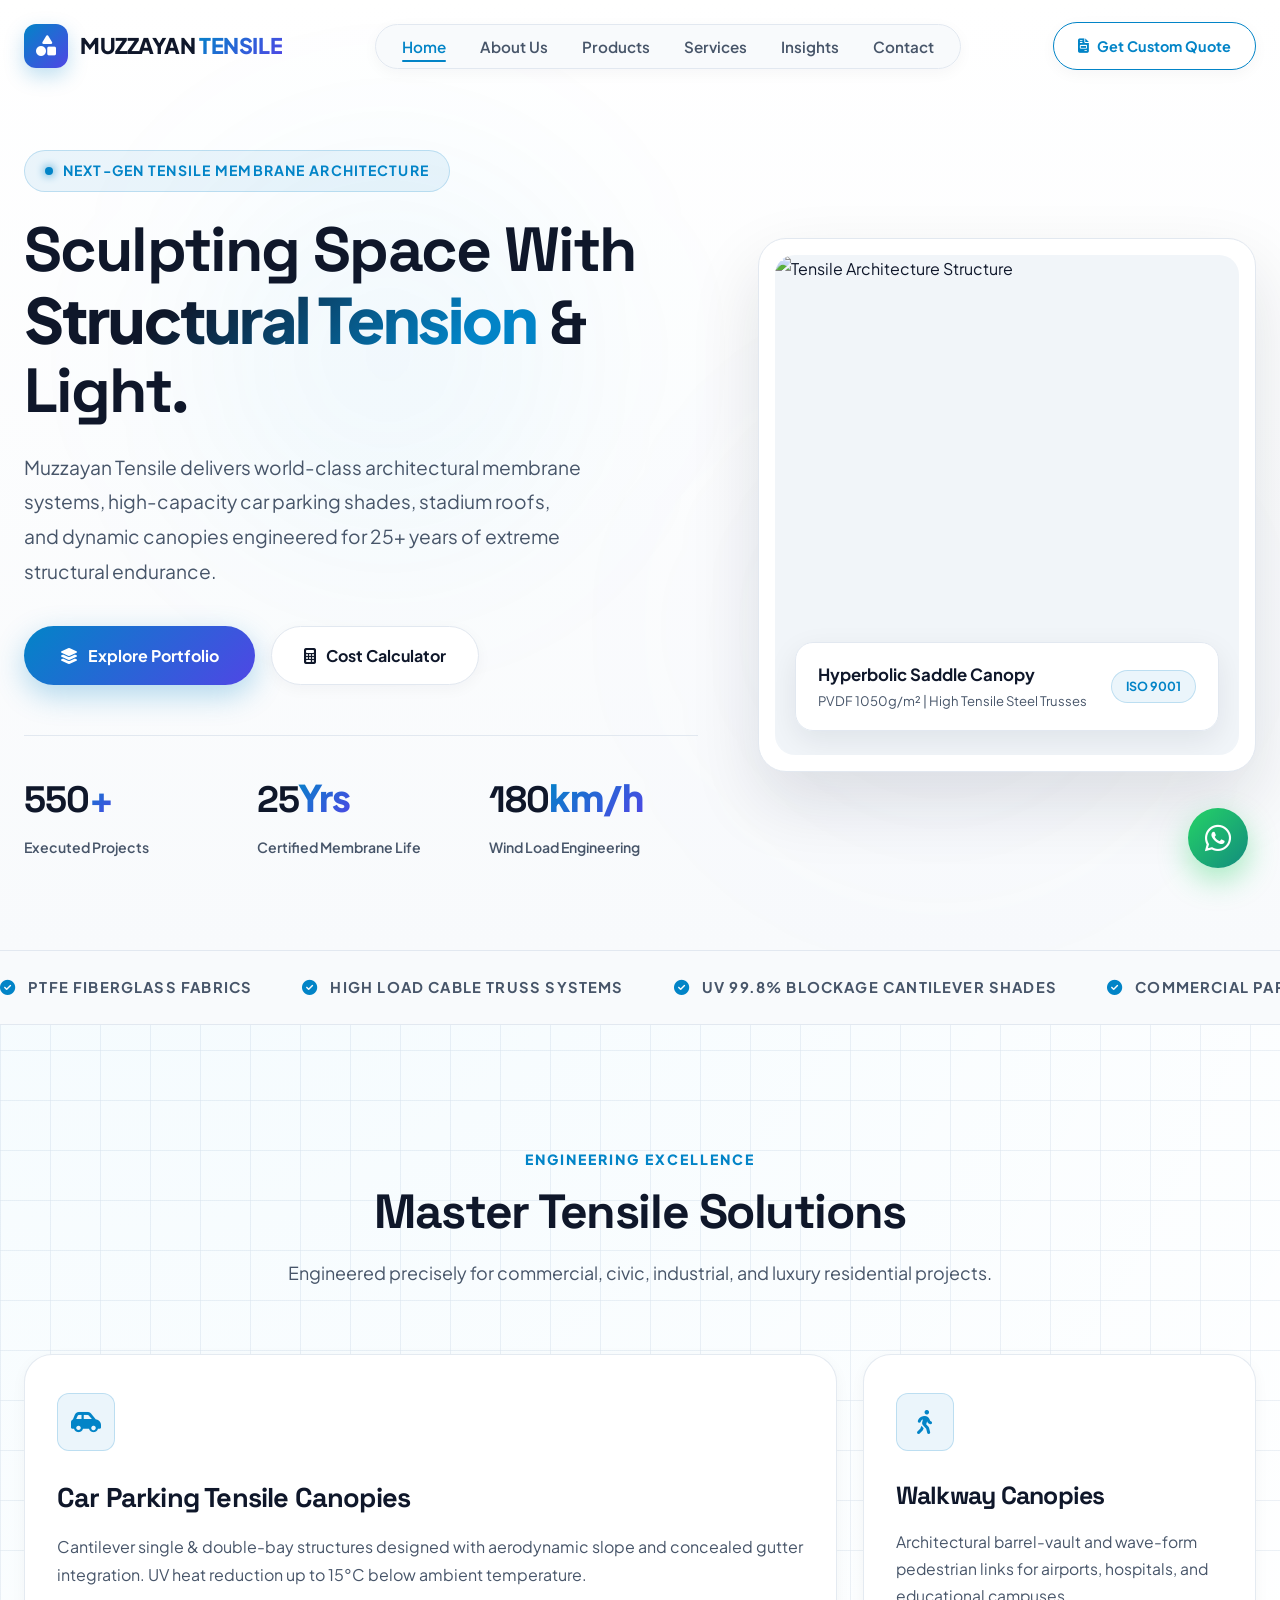
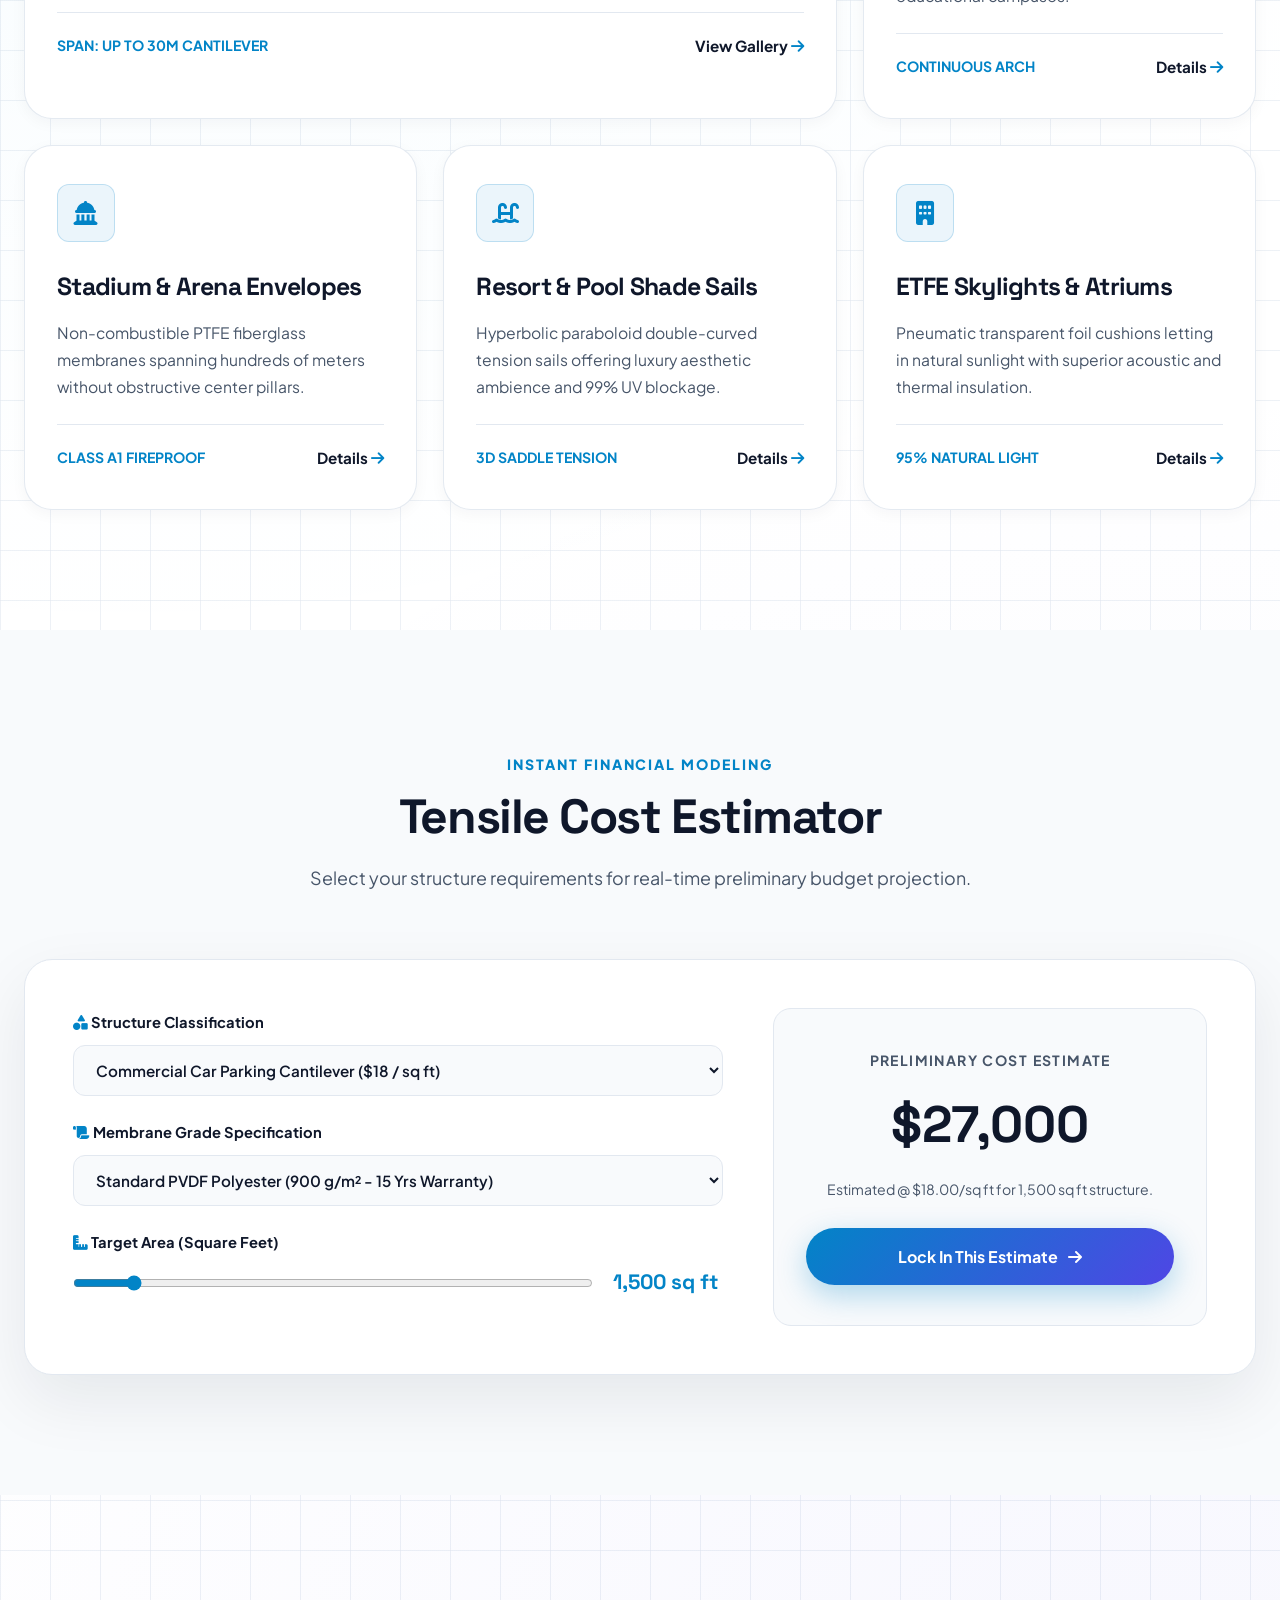
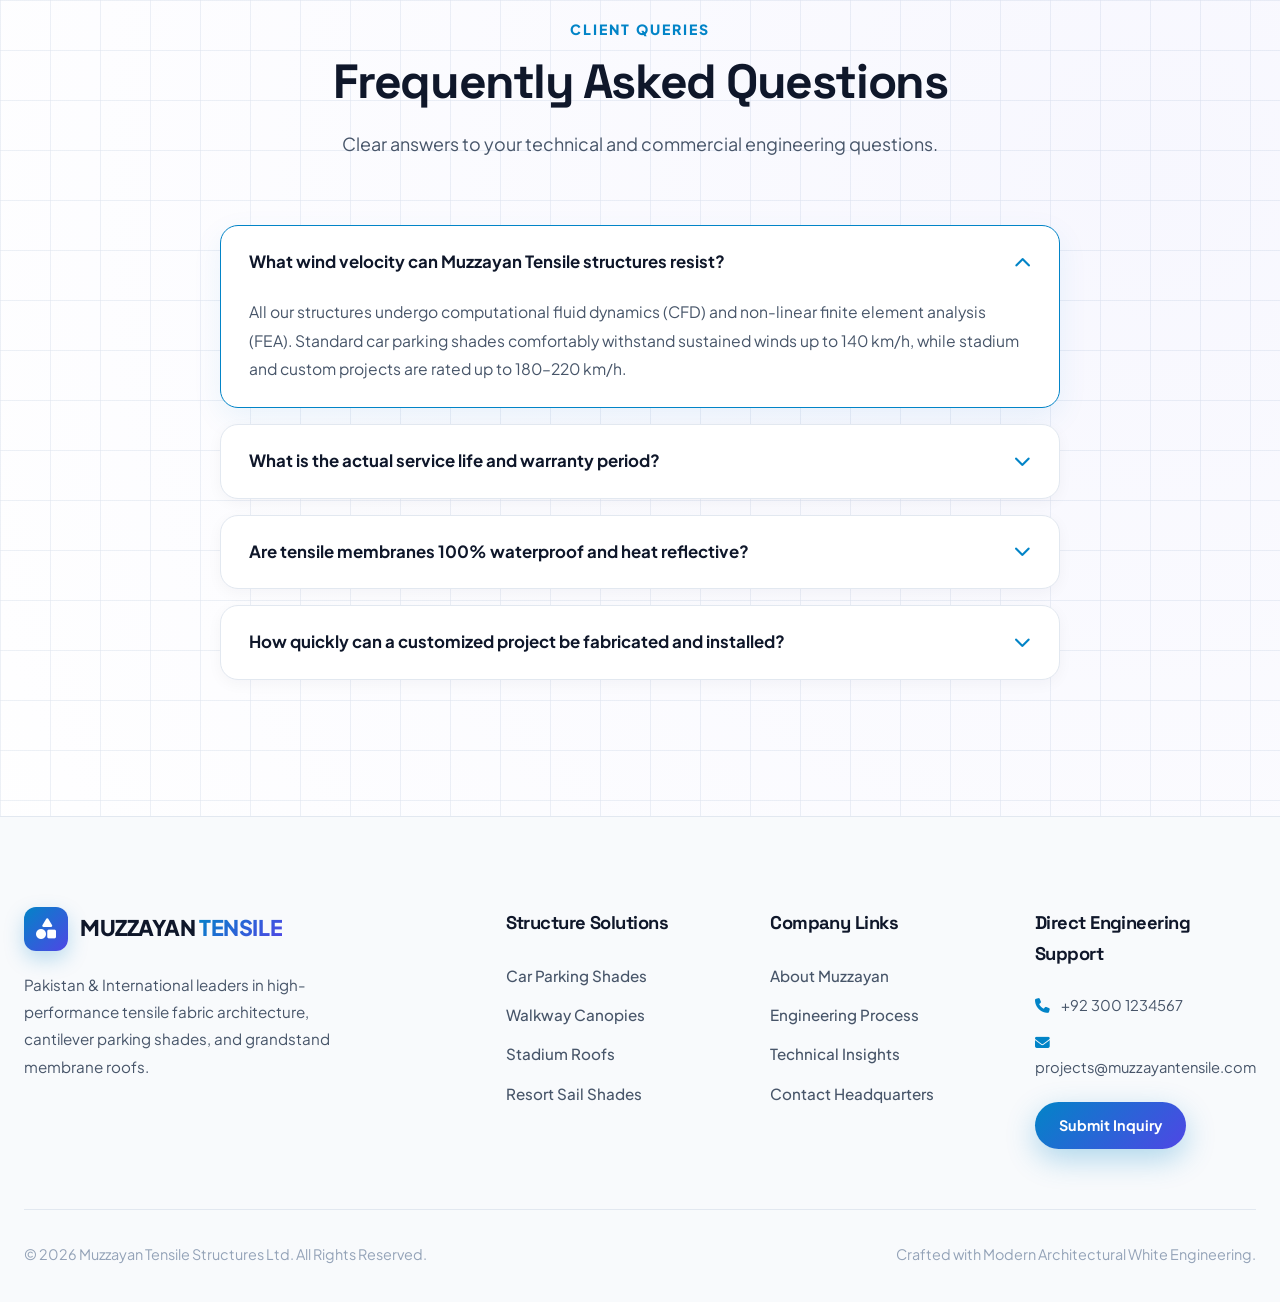
==== commit 1dd193db: "feat: redesign to ultra-luxury crisp white architectural theme" ====
--- a/index.html
+++ b/index.html
@@ -10,35 +10,36 @@
   <link rel="stylesheet" href="https://cdnjs.cloudflare.com/ajax/libs/font-awesome/6.4.0/css/all.min.css">
   <link rel="stylesheet" href="css/styles.css">
   <style>
-    /* Home Specific Styles */
+    /* Home Ultra-Luxury White Edition Styles */
     .hero-master {
       min-height: 100vh;
       display: flex;
       align-items: center;
-      padding-top: 130px;
-      padding-bottom: 70px;
+      padding-top: 150px;
+      padding-bottom: 90px;
       position: relative;
       overflow: hidden;
+      background: linear-gradient(180deg, #FFFFFF 0%, #F8FAFC 100%);
     }
 
     .hero-glow-1 {
       position: absolute;
-      top: 15%;
+      top: 10%;
       left: 10%;
-      width: 480px;
-      height: 480px;
-      background: radial-gradient(circle, rgba(56, 189, 248, 0.12) 0%, transparent 70%);
-      filter: blur(80px);
+      width: 520px;
+      height: 520px;
+      background: radial-gradient(circle, rgba(14, 165, 233, 0.08) 0%, transparent 70%);
+      filter: blur(90px);
       pointer-events: none;
     }
 
     .hero-glow-2 {
       position: absolute;
-      bottom: 10%;
+      bottom: 5%;
       right: 5%;
-      width: 520px;
-      height: 520px;
-      background: radial-gradient(circle, rgba(139, 92, 246, 0.1) 0%, transparent 70%);
+      width: 550px;
+      height: 550px;
+      background: radial-gradient(circle, rgba(99, 102, 241, 0.06) 0%, transparent 70%);
       filter: blur(100px);
       pointer-events: none;
     }
@@ -53,39 +54,41 @@
     }
 
     .hero-master h1 {
-      font-size: 3.8rem;
+      font-size: 3.9rem;
       line-height: 1.1;
       margin-bottom: 24px;
-      font-weight: 700;
+      font-weight: 800;
+      color: var(--text-primary);
     }
 
     .hero-lead {
       color: var(--text-muted);
-      font-size: 1.18rem;
-      margin-bottom: 36px;
+      font-size: 1.2rem;
+      margin-bottom: 38px;
       max-width: 560px;
-      line-height: 1.7;
+      line-height: 1.8;
     }
 
     .hero-btn-row {
       display: flex;
       flex-wrap: wrap;
       gap: 16px;
-      margin-bottom: 48px;
+      margin-bottom: 50px;
     }
 
     .hero-stats-row {
       display: grid;
       grid-template-columns: repeat(3, 1fr);
       gap: 24px;
-      padding-top: 28px;
+      padding-top: 30px;
       border-top: 1px solid var(--border-subtle);
     }
 
     .stat-box h3 {
-      font-size: 2.1rem;
-      color: #fff;
+      font-size: 2.3rem;
+      color: var(--text-primary);
       margin-bottom: 4px;
+      font-weight: 800;
     }
 
     .stat-box h3 span {
@@ -95,44 +98,44 @@
     }
 
     .stat-box p {
-      font-size: 0.85rem;
+      font-size: 0.88rem;
       color: var(--text-muted);
-    }
-
-    /* 3D Showcase Card */
+      font-weight: 600;
+    }
+
+    /* 3D Showcase Card (White Clean Border & Crisp Shadow) */
     .hero-frame-card {
       position: relative;
-      background: linear-gradient(145deg, #131B2E, #0F172A);
-      border: 1px solid var(--border-card);
+      background: #FFFFFF;
+      border: 1px solid var(--border-subtle);
       border-radius: var(--radius-lg);
       padding: 16px;
-      box-shadow: 0 30px 70px rgba(0, 0, 0, 0.6);
+      box-shadow: 0 30px 70px rgba(15, 23, 42, 0.12);
       transition: var(--transition-slow);
     }
 
     .hero-frame-card:hover {
-      border-color: var(--border-glow);
       transform: translateY(-8px);
+      box-shadow: 0 40px 90px rgba(2, 132, 199, 0.2);
     }
 
     .hero-frame-inner {
       position: relative;
-      height: 490px;
-      border-radius: 18px;
+      height: 500px;
+      border-radius: 20px;
       overflow: hidden;
-      background: #080C14;
+      background: #F1F5F9;
     }
 
     .hero-frame-inner img {
       width: 100%;
       height: 100%;
       object-fit: cover;
-      opacity: 0.88;
       transition: transform 0.8s ease;
     }
 
     .hero-frame-card:hover .hero-frame-inner img {
-      transform: scale(1.06);
+      transform: scale(1.05);
     }
 
     .floating-spec-badge {
@@ -140,21 +143,22 @@
       bottom: 24px;
       left: 20px;
       right: 20px;
-      background: rgba(11, 15, 25, 0.9);
-      backdrop-filter: blur(14px);
-      border: 1px solid rgba(56, 189, 248, 0.3);
+      background: rgba(255, 255, 255, 0.94);
+      backdrop-filter: blur(16px);
+      border: 1px solid var(--border-subtle);
       border-radius: var(--radius-md);
       padding: 18px 22px;
       display: flex;
       justify-content: space-between;
       align-items: center;
+      box-shadow: 0 10px 30px rgba(15, 23, 42, 0.08);
     }
 
     /* Bento Grid */
     .bento-layout {
       display: grid;
       grid-template-columns: repeat(12, 1fr);
-      gap: 24px;
+      gap: 26px;
     }
 
     .bento-card-span8 { grid-column: span 8; }
@@ -163,39 +167,39 @@
     .bento-card-span12 { grid-column: span 12; }
 
     .bento-icon-box {
-      width: 54px;
-      height: 54px;
+      width: 58px;
+      height: 58px;
       border-radius: var(--radius-sm);
-      background: rgba(56, 189, 248, 0.1);
-      border: 1px solid rgba(56, 189, 248, 0.25);
+      background: rgba(2, 132, 199, 0.08);
+      border: 1px solid rgba(2, 132, 199, 0.2);
       display: flex;
       align-items: center;
       justify-content: center;
-      color: var(--accent-sky);
-      font-size: 1.4rem;
-      margin-bottom: 22px;
+      color: var(--accent-cyan);
+      font-size: 1.5rem;
+      margin-bottom: 24px;
       transition: var(--transition);
     }
 
     .tech-card:hover .bento-icon-box {
-      background: var(--accent-sky);
-      color: #0B0F19;
-      box-shadow: 0 0 25px rgba(56, 189, 248, 0.5);
+      background: var(--accent-cyan);
+      color: #FFFFFF;
+      box-shadow: 0 8px 25px rgba(2, 132, 199, 0.35);
     }
 
     /* Interactive Calculator */
     .calc-card-container {
-      background: linear-gradient(135deg, #131B2E, #0F172A);
-      border: 1px solid var(--border-glow);
+      background: #FFFFFF;
+      border: 1px solid var(--border-subtle);
       border-radius: var(--radius-lg);
-      padding: 44px;
-      box-shadow: 0 30px 80px rgba(0, 0, 0, 0.5);
+      padding: 48px;
+      box-shadow: 0 25px 65px rgba(15, 23, 42, 0.08);
     }
 
     .calc-dual-grid {
       display: grid;
       grid-template-columns: 1.2fr 0.8fr;
-      gap: 48px;
+      gap: 50px;
       align-items: center;
     }
 
@@ -205,27 +209,29 @@
 
     .calc-input-box label {
       display: block;
-      font-size: 0.9rem;
-      font-weight: 600;
+      font-size: 0.92rem;
+      font-weight: 700;
       margin-bottom: 10px;
       color: var(--text-primary);
     }
 
     .custom-select, .custom-range {
       width: 100%;
-      background: #0B0F19;
-      border: 1px solid var(--border-subtle);
+      background: #F8FAFC;
+      border: 1.5px solid var(--border-subtle);
       padding: 14px 18px;
       border-radius: var(--radius-sm);
       color: var(--text-primary);
       font-size: 0.95rem;
+      font-weight: 600;
       outline: none;
       transition: var(--transition);
     }
 
     .custom-select:focus {
-      border-color: var(--accent-sky);
-      box-shadow: 0 0 15px rgba(56, 189, 248, 0.25);
+      border-color: var(--accent-cyan);
+      box-shadow: 0 0 15px rgba(2, 132, 199, 0.15);
+      background: #FFFFFF;
     }
 
     .range-flex-row {
@@ -235,54 +241,57 @@
     }
 
     .custom-range {
-      accent-color: var(--accent-sky);
+      accent-color: var(--accent-cyan);
       cursor: pointer;
       padding: 0;
       height: 8px;
+      background: #E2E8F0;
     }
 
     .range-val-badge {
       font-family: 'Space Grotesk', sans-serif;
-      font-size: 1.25rem;
-      font-weight: 700;
-      color: var(--accent-sky);
-      min-width: 100px;
+      font-size: 1.3rem;
+      font-weight: 800;
+      color: var(--accent-cyan);
+      min-width: 110px;
     }
 
     .calc-display-panel {
-      background: #080C14;
-      border: 1px solid rgba(56, 189, 248, 0.3);
+      background: #F8FAFC;
+      border: 1.5px solid var(--border-subtle);
       border-radius: var(--radius-md);
-      padding: 36px 30px;
+      padding: 40px 32px;
       text-align: center;
       position: relative;
     }
 
     .calc-big-price {
       font-family: 'Space Grotesk', sans-serif;
-      font-size: 2.9rem;
+      font-size: 3.2rem;
       font-weight: 800;
-      color: #fff;
+      color: var(--text-primary);
       margin-bottom: 10px;
     }
 
     /* FAQ Accordion */
     .faq-accordion-box {
-      max-width: 820px;
+      max-width: 840px;
       margin: 0 auto;
     }
 
     .faq-panel {
-      background: var(--bg-surface);
+      background: #FFFFFF;
       border: 1px solid var(--border-subtle);
       border-radius: var(--radius-md);
       margin-bottom: 16px;
       overflow: hidden;
       transition: var(--transition);
+      box-shadow: var(--shadow-sm);
     }
 
     .faq-panel.active {
-      border-color: var(--border-glow);
+      border-color: var(--accent-cyan);
+      box-shadow: 0 10px 30px rgba(2, 132, 199, 0.08);
     }
 
     .faq-q-btn {
@@ -291,13 +300,14 @@
       justify-content: space-between;
       align-items: center;
       cursor: pointer;
-      font-weight: 600;
+      font-weight: 700;
       font-size: 1.05rem;
+      color: var(--text-primary);
       user-select: none;
     }
 
     .faq-q-btn i {
-      color: var(--accent-sky);
+      color: var(--accent-cyan);
       transition: transform 0.3s ease;
     }
 
@@ -311,13 +321,13 @@
       transition: max-height 0.4s ease, padding 0.4s ease;
       padding: 0 28px;
       color: var(--text-muted);
-      font-size: 0.95rem;
-      line-height: 1.7;
+      font-size: 0.98rem;
+      line-height: 1.8;
     }
 
     .faq-panel.active .faq-a-body {
       max-height: 220px;
-      padding-bottom: 22px;
+      padding-bottom: 24px;
     }
 
     @media (max-width: 992px) {
@@ -432,10 +442,10 @@
           <img src="https://images.unsplash.com/photo-1541888946425-d0fbb186c5f7?auto=format&fit=crop&w=1200&q=80" alt="Tensile Architecture Structure">
           <div class="floating-spec-badge">
             <div>
-              <div style="font-weight: 700; color: #fff; font-size: 1rem;">Hyperbolic Saddle Canopy</div>
-              <div style="font-size: 0.8rem; color: var(--text-muted);">PVDF 1050g/m² | High Tensile Steel Trusses</div>
+              <div style="font-weight: 700; color: var(--text-primary); font-size: 1.05rem;">Hyperbolic Saddle Canopy</div>
+              <div style="font-size: 0.82rem; color: var(--text-muted);">PVDF 1050g/m² | High Tensile Steel Trusses</div>
             </div>
-            <span style="background: rgba(56, 189, 248, 0.15); color: var(--accent-sky); padding: 4px 12px; border-radius: 20px; font-size: 0.75rem; font-weight: 700; border: 1px solid var(--accent-sky);">
+            <span style="background: rgba(2, 132, 199, 0.08); color: var(--accent-cyan); padding: 5px 14px; border-radius: 20px; font-size: 0.78rem; font-weight: 700; border: 1px solid rgba(2, 132, 199, 0.2);">
               ISO 9001
             </span>
           </div>
@@ -474,14 +484,14 @@
         <!-- Card 1: Car Parking -->
         <div class="tech-card bento-card-span8">
           <div class="bento-icon-box"><i class="fa-solid fa-car-side"></i></div>
-          <h3 style="font-size: 1.6rem; margin-bottom: 12px;">Car Parking Tensile Canopies</h3>
-          <p style="color: var(--text-muted); font-size: 0.95rem; margin-bottom: 24px;">
+          <h3 style="font-size: 1.7rem; margin-bottom: 12px;">Car Parking Tensile Canopies</h3>
+          <p style="color: var(--text-muted); font-size: 1rem; margin-bottom: 24px; line-height: 1.7;">
             Cantilever single & double-bay structures designed with aerodynamic slope and concealed gutter integration. UV heat reduction up to 15°C below ambient temperature.
           </p>
-          <div style="display: flex; justify-content: space-between; align-items: center; border-top: 1px solid var(--border-subtle); padding-top: 18px;">
-            <span style="color: var(--accent-sky); font-size: 0.85rem; font-weight: 700;">SPAN: UP TO 30M CANTILEVER</span>
-            <a href="products.html" style="color: #fff; text-decoration: none; font-size: 0.9rem; font-weight: 600;">
-              View Gallery <i class="fa-solid fa-arrow-right" style="color: var(--accent-sky);"></i>
+          <div style="display: flex; justify-content: space-between; align-items: center; border-top: 1px solid var(--border-subtle); padding-top: 20px;">
+            <span style="color: var(--accent-cyan); font-size: 0.88rem; font-weight: 700;">SPAN: UP TO 30M CANTILEVER</span>
+            <a href="products.html" style="color: var(--text-primary); text-decoration: none; font-size: 0.95rem; font-weight: 700;">
+              View Gallery <i class="fa-solid fa-arrow-right" style="color: var(--accent-cyan);"></i>
             </a>
           </div>
         </div>
@@ -489,14 +499,14 @@
         <!-- Card 2: Walkway Pathway -->
         <div class="tech-card bento-card-span4">
           <div class="bento-icon-box"><i class="fa-solid fa-person-walking"></i></div>
-          <h3 style="font-size: 1.5rem; margin-bottom: 12px;">Walkway Canopies</h3>
-          <p style="color: var(--text-muted); font-size: 0.95rem; margin-bottom: 24px;">
+          <h3 style="font-size: 1.55rem; margin-bottom: 12px;">Walkway Canopies</h3>
+          <p style="color: var(--text-muted); font-size: 0.98rem; margin-bottom: 24px; line-height: 1.7;">
             Architectural barrel-vault and wave-form pedestrian links for airports, hospitals, and educational campuses.
           </p>
-          <div style="display: flex; justify-content: space-between; align-items: center; border-top: 1px solid var(--border-subtle); padding-top: 18px;">
-            <span style="color: var(--accent-sky); font-size: 0.85rem; font-weight: 700;">CONTINUOUS ARCH</span>
-            <a href="products.html" style="color: #fff; text-decoration: none; font-size: 0.9rem; font-weight: 600;">
-              Details <i class="fa-solid fa-arrow-right" style="color: var(--accent-sky);"></i>
+          <div style="display: flex; justify-content: space-between; align-items: center; border-top: 1px solid var(--border-subtle); padding-top: 20px;">
+            <span style="color: var(--accent-cyan); font-size: 0.88rem; font-weight: 700;">CONTINUOUS ARCH</span>
+            <a href="products.html" style="color: var(--text-primary); text-decoration: none; font-size: 0.95rem; font-weight: 700;">
+              Details <i class="fa-solid fa-arrow-right" style="color: var(--accent-cyan);"></i>
             </a>
           </div>
         </div>
@@ -504,14 +514,14 @@
         <!-- Card 3: Stadium Roofs -->
         <div class="tech-card bento-card-span4">
           <div class="bento-icon-box"><i class="fa-solid fa-landmark-dome"></i></div>
-          <h3 style="font-size: 1.5rem; margin-bottom: 12px;">Stadium & Arena Envelopes</h3>
-          <p style="color: var(--text-muted); font-size: 0.95rem; margin-bottom: 24px;">
+          <h3 style="font-size: 1.55rem; margin-bottom: 12px;">Stadium & Arena Envelopes</h3>
+          <p style="color: var(--text-muted); font-size: 0.98rem; margin-bottom: 24px; line-height: 1.7;">
             Non-combustible PTFE fiberglass membranes spanning hundreds of meters without obstructive center pillars.
           </p>
-          <div style="display: flex; justify-content: space-between; align-items: center; border-top: 1px solid var(--border-subtle); padding-top: 18px;">
-            <span style="color: var(--accent-sky); font-size: 0.85rem; font-weight: 700;">CLASS A1 FIREPROOF</span>
-            <a href="products.html" style="color: #fff; text-decoration: none; font-size: 0.9rem; font-weight: 600;">
-              Details <i class="fa-solid fa-arrow-right" style="color: var(--accent-sky);"></i>
+          <div style="display: flex; justify-content: space-between; align-items: center; border-top: 1px solid var(--border-subtle); padding-top: 20px;">
+            <span style="color: var(--accent-cyan); font-size: 0.88rem; font-weight: 700;">CLASS A1 FIREPROOF</span>
+            <a href="products.html" style="color: var(--text-primary); text-decoration: none; font-size: 0.95rem; font-weight: 700;">
+              Details <i class="fa-solid fa-arrow-right" style="color: var(--accent-cyan);"></i>
             </a>
           </div>
         </div>
@@ -519,14 +529,14 @@
         <!-- Card 4: Pool & Resort -->
         <div class="tech-card bento-card-span4">
           <div class="bento-icon-box"><i class="fa-solid fa-water-ladder"></i></div>
-          <h3 style="font-size: 1.5rem; margin-bottom: 12px;">Resort & Pool Shade Sails</h3>
-          <p style="color: var(--text-muted); font-size: 0.95rem; margin-bottom: 24px;">
+          <h3 style="font-size: 1.55rem; margin-bottom: 12px;">Resort & Pool Shade Sails</h3>
+          <p style="color: var(--text-muted); font-size: 0.98rem; margin-bottom: 24px; line-height: 1.7;">
             Hyperbolic paraboloid double-curved tension sails offering luxury aesthetic ambience and 99% UV blockage.
           </p>
-          <div style="display: flex; justify-content: space-between; align-items: center; border-top: 1px solid var(--border-subtle); padding-top: 18px;">
-            <span style="color: var(--accent-sky); font-size: 0.85rem; font-weight: 700;">3D SADDLE TENSION</span>
-            <a href="products.html" style="color: #fff; text-decoration: none; font-size: 0.9rem; font-weight: 600;">
-              Details <i class="fa-solid fa-arrow-right" style="color: var(--accent-sky);"></i>
+          <div style="display: flex; justify-content: space-between; align-items: center; border-top: 1px solid var(--border-subtle); padding-top: 20px;">
+            <span style="color: var(--accent-cyan); font-size: 0.88rem; font-weight: 700;">3D SADDLE TENSION</span>
+            <a href="products.html" style="color: var(--text-primary); text-decoration: none; font-size: 0.95rem; font-weight: 700;">
+              Details <i class="fa-solid fa-arrow-right" style="color: var(--accent-cyan);"></i>
             </a>
           </div>
         </div>
@@ -534,14 +544,14 @@
         <!-- Card 5: ETFE Atrium -->
         <div class="tech-card bento-card-span4">
           <div class="bento-icon-box"><i class="fa-solid fa-building"></i></div>
-          <h3 style="font-size: 1.5rem; margin-bottom: 12px;">ETFE Skylights & Atriums</h3>
-          <p style="color: var(--text-muted); font-size: 0.95rem; margin-bottom: 24px;">
+          <h3 style="font-size: 1.55rem; margin-bottom: 12px;">ETFE Skylights & Atriums</h3>
+          <p style="color: var(--text-muted); font-size: 0.98rem; margin-bottom: 24px; line-height: 1.7;">
             Pneumatic transparent foil cushions letting in natural sunlight with superior acoustic and thermal insulation.
           </p>
-          <div style="display: flex; justify-content: space-between; align-items: center; border-top: 1px solid var(--border-subtle); padding-top: 18px;">
-            <span style="color: var(--accent-sky); font-size: 0.85rem; font-weight: 700;">95% NATURAL LIGHT</span>
-            <a href="products.html" style="color: #fff; text-decoration: none; font-size: 0.9rem; font-weight: 600;">
-              Details <i class="fa-solid fa-arrow-right" style="color: var(--accent-sky);"></i>
+          <div style="display: flex; justify-content: space-between; align-items: center; border-top: 1px solid var(--border-subtle); padding-top: 20px;">
+            <span style="color: var(--accent-cyan); font-size: 0.88rem; font-weight: 700;">95% NATURAL LIGHT</span>
+            <a href="products.html" style="color: var(--text-primary); text-decoration: none; font-size: 0.95rem; font-weight: 700;">
+              Details <i class="fa-solid fa-arrow-right" style="color: var(--accent-cyan);"></i>
             </a>
           </div>
         </div>
@@ -550,7 +560,7 @@
   </section>
 
   <!-- Interactive Project Cost Estimator -->
-  <section class="section-padding" id="calculator" style="background: #080C14;">
+  <section class="section-padding" id="calculator" style="background: #F8FAFC;">
     <div class="container">
       <div class="section-head">
         <span class="section-subhead">Instant Financial Modeling</span>
@@ -562,7 +572,7 @@
         <div class="calc-dual-grid">
           <div>
             <div class="calc-input-box">
-              <label><i class="fa-solid fa-shapes" style="color: var(--accent-sky);"></i> Structure Classification</label>
+              <label><i class="fa-solid fa-shapes" style="color: var(--accent-cyan);"></i> Structure Classification</label>
               <select id="homeCalcType" class="custom-select" onchange="runHomeEstimate()">
                 <option value="18">Commercial Car Parking Cantilever ($18 / sq ft)</option>
                 <option value="22">Conical Umbrella Shade System ($22 / sq ft)</option>
@@ -572,7 +582,7 @@
             </div>
 
             <div class="calc-input-box">
-              <label><i class="fa-solid fa-scroll" style="color: var(--accent-sky);"></i> Membrane Grade Specification</label>
+              <label><i class="fa-solid fa-scroll" style="color: var(--accent-cyan);"></i> Membrane Grade Specification</label>
               <select id="homeCalcMaterial" class="custom-select" onchange="runHomeEstimate()">
                 <option value="1.0">Standard PVDF Polyester (900 g/m² - 15 Yrs Warranty)</option>
                 <option value="1.35">Heavy-Duty Architectural PVDF (1050 g/m² - 20 Yrs)</option>
@@ -582,7 +592,7 @@
             </div>
 
             <div class="calc-input-box">
-              <label><i class="fa-solid fa-ruler-combined" style="color: var(--accent-sky);"></i> Target Area (Square Feet)</label>
+              <label><i class="fa-solid fa-ruler-combined" style="color: var(--accent-cyan);"></i> Target Area (Square Feet)</label>
               <div class="range-flex-row">
                 <input type="range" id="homeCalcArea" min="300" max="12000" step="100" value="1500" class="custom-range" oninput="updateHomeSlider(this.value)">
                 <div class="range-val-badge" id="homeAreaVal">1,500 sq ft</div>
@@ -592,11 +602,11 @@
 
           <!-- Dynamic Output Card -->
           <div class="calc-display-panel">
-            <div style="font-size: 0.85rem; color: var(--text-muted); text-transform: uppercase; letter-spacing: 0.1em; margin-bottom: 8px;">
+            <div style="font-size: 0.88rem; color: var(--text-muted); text-transform: uppercase; letter-spacing: 0.1em; margin-bottom: 8px; font-weight: 700;">
               Preliminary Cost Estimate
             </div>
             <div class="calc-big-price" id="homeCalcTotal">$27,000</div>
-            <p style="font-size: 0.85rem; color: var(--text-muted); margin-bottom: 24px;" id="homeCalcDetail">
+            <p style="font-size: 0.88rem; color: var(--text-muted); margin-bottom: 26px;" id="homeCalcDetail">
               Includes non-linear FEA analysis, fabrication, and site installation.
             </p>
             <a href="contact.html" class="btn-primary" style="width: 100%;">
@@ -670,7 +680,7 @@
             <div class="brand-badge"><i class="fa-solid fa-shapes"></i></div>
             <div class="brand-name">MUZZAYAN<span class="brand-highlight"> TENSILE</span></div>
           </a>
-          <p style="color: var(--text-muted); font-size: 0.92rem; max-width: 320px; line-height: 1.7;">
+          <p style="color: var(--text-muted); font-size: 0.95rem; max-width: 320px; line-height: 1.8;">
             Pakistan & International leaders in high-performance tensile fabric architecture, cantilever parking shades, and grandstand membrane roofs.
           </p>
         </div>
@@ -697,13 +707,13 @@
 
         <div class="footer-col">
           <h4>Direct Engineering Support</h4>
-          <p style="color: var(--text-muted); font-size: 0.9rem; margin-bottom: 12px;">
-            <i class="fa-solid fa-phone" style="color: var(--accent-sky); margin-right: 8px;"></i> +92 300 1234567
+          <p style="color: var(--text-muted); font-size: 0.92rem; margin-bottom: 12px;">
+            <i class="fa-solid fa-phone" style="color: var(--accent-cyan); margin-right: 8px;"></i> +92 300 1234567
           </p>
-          <p style="color: var(--text-muted); font-size: 0.9rem; margin-bottom: 20px;">
-            <i class="fa-solid fa-envelope" style="color: var(--accent-sky); margin-right: 8px;"></i> projects@muzzayantensile.com
+          <p style="color: var(--text-muted); font-size: 0.92rem; margin-bottom: 22px;">
+            <i class="fa-solid fa-envelope" style="color: var(--accent-cyan); margin-right: 8px;"></i> projects@muzzayantensile.com
           </p>
-          <a href="contact.html" class="btn-primary" style="padding: 10px 20px; font-size: 0.88rem;">
+          <a href="contact.html" class="btn-primary" style="padding: 11px 24px; font-size: 0.9rem;">
             Submit Inquiry
           </a>
         </div>
@@ -711,7 +721,7 @@
 
       <div class="footer-bottom-bar">
         <div>&copy; 2026 Muzzayan Tensile Structures Ltd. All Rights Reserved.</div>
-        <div>Crafted with Precision Atmospheric Engineering.</div>
+        <div>Crafted with Modern Architectural White Engineering.</div>
       </div>
     </div>
   </footer>
--- a/css/styles.css
+++ b/css/styles.css
@@ -1,39 +1,41 @@
 /* ==========================================================================
-   MUZZAYAN TENSILE — DESIGN SYSTEM & CORE STYLING
-   Theme: Deep Atmospheric / Steel Slate & Electric Sky Blue + Neon Orchid
-   Zero Black, Zero Gold, Zero Orange, Zero Green
+   MUZZAYAN TENSILE — ULTRA-LUXURY WHITE / LIGHT THEME DESIGN SYSTEM
+   Modern Architectural Aesthetic: Pure Crisp White, Premium Slate, Steel Blue,
+   Frosted Glass, Sophisticated Shadows, Zero Black, Zero Gold, Zero Orange, Zero Green
    ========================================================================== */
 
 :root {
-  --bg-primary: #0B0F19;           /* Deep Midnight Indigo / Slate Navy */
-  --bg-secondary: #0F172A;         /* Deep Steel Slate */
-  --bg-surface: #131B2E;           /* Muted Charcoal Blue */
-  --bg-surface-elevated: #1E293B;  /* Raised Surface */
-  --bg-surface-hover: #26334D;
+  --bg-primary: #FFFFFF;           /* Crisp Pure White */
+  --bg-secondary: #F8FAFC;         /* Light Architectural Mist */
+  --bg-surface: #FFFFFF;           /* Pure White Surface Cards */
+  --bg-surface-elevated: #F1F5F9;  /* Soft Elevation Slate */
+  --bg-surface-hover: #E2E8F0;
   
-  --border-subtle: #243049;
-  --border-card: rgba(56, 189, 248, 0.15);
-  --border-glow: rgba(56, 189, 248, 0.4);
+  --border-subtle: #E2E8F0;        /* Sleek Hairline Light Gray */
+  --border-card: rgba(226, 232, 240, 0.9);
+  --border-glow: rgba(2, 132, 199, 0.3);
   
-  --accent-cyan: #06B6D4;          /* Ice Cyan Glow */
-  --accent-sky: #38BDF8;           /* Electric Sky Blue */
-  --accent-orchid: #8B5CF6;        /* Electric Lavender / Neon Orchid */
-  --accent-gradient: linear-gradient(135deg, #38BDF8 0%, #8B5CF6 100%);
-  --accent-glow: 0 0 35px rgba(56, 189, 248, 0.4);
+  --accent-cyan: #0284C7;          /* Premium Sapphire Cyan */
+  --accent-sky: #0EA5E9;           /* Electric Vivid Sky */
+  --accent-orchid: #6366F1;        /* Regal Indigo-Violet */
+  --accent-gradient: linear-gradient(135deg, #0284C7 0%, #4F46E5 100%);
+  --accent-gradient-soft: linear-gradient(135deg, rgba(14, 165, 233, 0.08) 0%, rgba(99, 102, 241, 0.08) 100%);
+  --accent-glow: 0 10px 30px rgba(14, 165, 233, 0.25);
   
-  --text-primary: #F3F4F6;         /* Soft Platinum White */
-  --text-muted: #9CA3AF;           /* Silver Muted Gray */
-  --text-subtle: #64748B;
+  --text-primary: #0F172A;         /* Deep Rich Slate Navy (Crisp Readability) */
+  --text-muted: #475569;           /* Refined Slate Body Text */
+  --text-subtle: #94A3B8;          /* Light Meta Text */
   
-  --radius-xs: 6px;
-  --radius-sm: 10px;
-  --radius-md: 16px;
-  --radius-lg: 24px;
+  --radius-xs: 8px;
+  --radius-sm: 12px;
+  --radius-md: 18px;
+  --radius-lg: 28px;
   --radius-full: 9999px;
   
-  --shadow-sm: 0 4px 15px rgba(0, 0, 0, 0.3);
-  --shadow-md: 0 12px 32px rgba(0, 0, 0, 0.4);
-  --shadow-glow: 0 0 40px rgba(56, 189, 248, 0.25);
+  --shadow-sm: 0 4px 15px rgba(15, 23, 42, 0.04);
+  --shadow-md: 0 12px 35px rgba(15, 23, 42, 0.08);
+  --shadow-lg: 0 24px 60px rgba(15, 23, 42, 0.1);
+  --shadow-glow: 0 15px 45px rgba(14, 165, 233, 0.15);
   
   --transition: all 0.3s cubic-bezier(0.16, 1, 0.3, 1);
   --transition-slow: all 0.6s cubic-bezier(0.16, 1, 0.3, 1);
@@ -55,7 +57,7 @@
 body {
   background-color: var(--bg-primary);
   color: var(--text-primary);
-  line-height: 1.65;
+  line-height: 1.7;
   overflow-x: hidden;
   position: relative;
 }
@@ -63,20 +65,20 @@
 /* Headings font */
 h1, h2, h3, h4, .brand-font {
   font-family: 'Space Grotesk', sans-serif;
-  letter-spacing: -0.025em;
+  letter-spacing: -0.03em;
   font-weight: 700;
   color: var(--text-primary);
 }
 
-/* Architectural blueprint grid background */
+/* Luxury Light Blueprint Grid Background */
 .blueprint-mesh {
-  background-color: var(--bg-primary);
+  background-color: #FFFFFF;
   background-image: 
-    radial-gradient(circle at 15% 20%, rgba(56, 189, 248, 0.08) 0%, transparent 40%),
-    radial-gradient(circle at 85% 60%, rgba(139, 92, 246, 0.07) 0%, transparent 40%),
-    linear-gradient(to right, rgba(36, 48, 73, 0.35) 1px, transparent 1px),
-    linear-gradient(to bottom, rgba(36, 48, 73, 0.35) 1px, transparent 1px);
-  background-size: 100% 100%, 100% 100%, 48px 48px, 48px 48px;
+    radial-gradient(circle at 10% 15%, rgba(14, 165, 233, 0.05) 0%, transparent 40%),
+    radial-gradient(circle at 90% 75%, rgba(99, 102, 241, 0.05) 0%, transparent 40%),
+    linear-gradient(to right, rgba(226, 232, 240, 0.6) 1px, transparent 1px),
+    linear-gradient(to bottom, rgba(226, 232, 240, 0.6) 1px, transparent 1px);
+  background-size: 100% 100%, 100% 100%, 50px 50px, 50px 50px;
 }
 
 .container {
@@ -87,28 +89,27 @@
 
 /* Selection */
 ::selection {
-  background: var(--accent-sky);
-  color: #0B0F19;
+  background: rgba(14, 165, 233, 0.2);
+  color: var(--text-primary);
 }
 
 /* Custom Scrollbar */
 ::-webkit-scrollbar {
-  width: 10px;
+  width: 8px;
 }
 ::-webkit-scrollbar-track {
-  background: var(--bg-primary);
+  background: #F8FAFC;
 }
 ::-webkit-scrollbar-thumb {
-  background: var(--bg-surface-elevated);
+  background: #CBD5E1;
   border-radius: var(--radius-full);
-  border: 2px solid var(--bg-primary);
 }
 ::-webkit-scrollbar-thumb:hover {
-  background: var(--accent-sky);
-}
-
-/* ==========================================================================
-   HEADER & NAVIGATION
+  background: var(--accent-cyan);
+}
+
+/* ==========================================================================
+   HEADER & NAVIGATION (LIGHT GLASSMORPHISM)
    ========================================================================== */
 header {
   position: fixed;
@@ -116,16 +117,16 @@
   left: 0;
   width: 100%;
   z-index: 1000;
-  padding: 20px 0;
+  padding: 22px 0;
   transition: var(--transition);
 }
 
 header.scrolled {
-  padding: 12px 0;
-  background: rgba(11, 15, 25, 0.88);
-  backdrop-filter: blur(16px);
-  border-bottom: 1px solid rgba(56, 189, 248, 0.15);
-  box-shadow: 0 10px 30px rgba(0, 0, 0, 0.4);
+  padding: 14px 0;
+  background: rgba(255, 255, 255, 0.92);
+  backdrop-filter: blur(20px);
+  border-bottom: 1px solid rgba(226, 232, 240, 0.9);
+  box-shadow: 0 8px 30px rgba(15, 23, 42, 0.06);
 }
 
 .nav-wrapper {
@@ -140,21 +141,21 @@
   gap: 12px;
   text-decoration: none;
   font-size: 1.35rem;
-  font-weight: 700;
-  letter-spacing: 0.02em;
+  font-weight: 800;
+  letter-spacing: -0.02em;
 }
 
 .brand-badge {
-  width: 42px;
-  height: 42px;
+  width: 44px;
+  height: 44px;
   border-radius: var(--radius-sm);
   background: var(--accent-gradient);
   display: flex;
   align-items: center;
   justify-content: center;
-  color: #0B0F19;
+  color: #FFFFFF;
   font-size: 1.25rem;
-  box-shadow: var(--accent-glow);
+  box-shadow: 0 8px 20px rgba(2, 132, 199, 0.25);
 }
 
 .brand-logo .brand-name {
@@ -171,14 +172,19 @@
   display: flex;
   align-items: center;
   list-style: none;
-  gap: 32px;
+  gap: 34px;
+  background: rgba(248, 250, 252, 0.9);
+  padding: 8px 26px;
+  border-radius: var(--radius-full);
+  border: 1px solid var(--border-subtle);
+  box-shadow: var(--shadow-sm);
 }
 
 .nav-links li a {
   color: var(--text-muted);
   text-decoration: none;
   font-size: 0.95rem;
-  font-weight: 500;
+  font-weight: 600;
   transition: var(--transition);
   position: relative;
   padding: 6px 0;
@@ -186,7 +192,7 @@
 
 .nav-links li a:hover,
 .nav-links li a.active {
-  color: var(--text-primary);
+  color: var(--accent-cyan);
 }
 
 .nav-links li a::after {
@@ -196,7 +202,7 @@
   left: 0;
   width: 0%;
   height: 2px;
-  background: var(--accent-sky);
+  background: var(--accent-cyan);
   transition: var(--transition);
   border-radius: 2px;
 }
@@ -213,33 +219,37 @@
 }
 
 .btn-header {
-  padding: 10px 22px;
-  background: rgba(56, 189, 248, 0.1);
-  border: 1px solid var(--accent-sky);
-  color: var(--accent-sky);
+  padding: 11px 24px;
+  background: #FFFFFF;
+  border: 1.5px solid var(--accent-cyan);
+  color: var(--accent-cyan);
   border-radius: var(--radius-full);
   font-size: 0.9rem;
-  font-weight: 600;
+  font-weight: 700;
   text-decoration: none;
   display: inline-flex;
   align-items: center;
   gap: 8px;
   transition: var(--transition);
+  box-shadow: var(--shadow-sm);
 }
 
 .btn-header:hover {
-  background: var(--accent-sky);
-  color: #0B0F19;
-  box-shadow: 0 0 25px rgba(56, 189, 248, 0.5);
+  background: var(--accent-cyan);
+  color: #FFFFFF;
+  box-shadow: 0 10px 25px rgba(2, 132, 199, 0.35);
   transform: translateY(-2px);
 }
 
 .hamburger-btn {
   display: none;
-  background: transparent;
-  border: none;
-  color: var(--text-primary);
-  font-size: 1.5rem;
+  background: var(--bg-surface-elevated);
+  border: 1px solid var(--border-subtle);
+  width: 42px;
+  height: 42px;
+  border-radius: var(--radius-sm);
+  color: var(--text-primary);
+  font-size: 1.2rem;
   cursor: pointer;
 }
 
@@ -250,14 +260,14 @@
   right: -100%;
   width: 320px;
   height: 100vh;
-  background: var(--bg-surface);
+  background: #FFFFFF;
   border-left: 1px solid var(--border-subtle);
   padding: 30px;
   display: flex;
   flex-direction: column;
   z-index: 1001;
   transition: right 0.4s cubic-bezier(0.16, 1, 0.3, 1);
-  box-shadow: -10px 0 40px rgba(0, 0, 0, 0.5);
+  box-shadow: -15px 0 50px rgba(15, 23, 42, 0.15);
 }
 
 .mobile-nav.open {
@@ -272,10 +282,13 @@
 }
 
 .mobile-close-btn {
-  background: transparent;
-  border: none;
-  color: var(--text-muted);
-  font-size: 1.6rem;
+  background: var(--bg-surface-elevated);
+  border: 1px solid var(--border-subtle);
+  color: var(--text-primary);
+  width: 38px;
+  height: 38px;
+  border-radius: 50%;
+  font-size: 1.1rem;
   cursor: pointer;
 }
 
@@ -290,19 +303,19 @@
   color: var(--text-primary);
   text-decoration: none;
   font-size: 1.15rem;
-  font-weight: 600;
+  font-weight: 700;
   display: block;
 }
 
 .mobile-nav-links a.active {
-  color: var(--accent-sky);
+  color: var(--accent-cyan);
 }
 
 .backdrop-overlay {
   position: fixed;
   inset: 0;
-  background: rgba(0, 0, 0, 0.6);
-  backdrop-filter: blur(4px);
+  background: rgba(15, 23, 42, 0.3);
+  backdrop-filter: blur(8px);
   z-index: 1000;
   opacity: 0;
   pointer-events: none;
@@ -323,8 +336,8 @@
   justify-content: center;
   gap: 10px;
   background: var(--accent-gradient);
-  color: #0B0F19;
-  padding: 14px 34px;
+  color: #FFFFFF;
+  padding: 15px 36px;
   border-radius: var(--radius-full);
   font-size: 1rem;
   font-weight: 700;
@@ -332,13 +345,13 @@
   border: none;
   cursor: pointer;
   transition: var(--transition);
-  box-shadow: 0 0 25px rgba(56, 189, 248, 0.35);
+  box-shadow: 0 10px 30px rgba(2, 132, 199, 0.3);
 }
 
 .btn-primary:hover {
   transform: translateY(-3px);
-  box-shadow: 0 0 40px rgba(56, 189, 248, 0.6);
-  filter: brightness(1.1);
+  box-shadow: 0 18px 45px rgba(2, 132, 199, 0.45);
+  filter: brightness(1.05);
 }
 
 .btn-secondary {
@@ -346,46 +359,47 @@
   align-items: center;
   justify-content: center;
   gap: 10px;
-  background: rgba(30, 41, 59, 0.7);
-  color: var(--text-primary);
-  border: 1px solid var(--border-subtle);
-  padding: 14px 30px;
+  background: #FFFFFF;
+  color: var(--text-primary);
+  border: 1.5px solid var(--border-subtle);
+  padding: 15px 32px;
   border-radius: var(--radius-full);
   font-size: 1rem;
-  font-weight: 600;
-  text-decoration: none;
-  transition: var(--transition);
+  font-weight: 700;
+  text-decoration: none;
+  transition: var(--transition);
+  box-shadow: var(--shadow-sm);
 }
 
 .btn-secondary:hover {
-  border-color: var(--accent-sky);
-  background: var(--bg-surface-elevated);
+  border-color: var(--accent-cyan);
+  background: #F8FAFC;
   transform: translateY(-3px);
-  color: var(--accent-sky);
+  color: var(--accent-cyan);
 }
 
 .badge-tag {
   display: inline-flex;
   align-items: center;
-  gap: 8px;
-  background: rgba(30, 41, 59, 0.8);
-  border: 1px solid var(--border-subtle);
-  padding: 6px 16px;
+  gap: 10px;
+  background: rgba(2, 132, 199, 0.08);
+  border: 1px solid rgba(2, 132, 199, 0.2);
+  padding: 8px 20px;
   border-radius: var(--radius-full);
-  font-size: 0.85rem;
-  font-weight: 600;
-  color: var(--accent-sky);
+  font-size: 0.88rem;
+  font-weight: 700;
+  color: var(--accent-cyan);
   text-transform: uppercase;
   letter-spacing: 0.08em;
-  margin-bottom: 20px;
+  margin-bottom: 24px;
 }
 
 .badge-tag .pulse-dot {
   width: 8px;
   height: 8px;
   border-radius: 50%;
-  background: var(--accent-sky);
-  box-shadow: 0 0 10px var(--accent-sky);
+  background: var(--accent-cyan);
+  box-shadow: 0 0 10px var(--accent-cyan);
   animation: pulse 2s infinite;
 }
 
@@ -396,40 +410,42 @@
 }
 
 .text-gradient {
-  background: linear-gradient(135deg, #FFFFFF 30%, var(--accent-sky) 85%);
+  background: linear-gradient(135deg, #0F172A 30%, var(--accent-cyan) 85%);
   -webkit-background-clip: text;
   -webkit-text-fill-color: transparent;
 }
 
 .section-padding {
-  padding: 110px 0;
+  padding: 120px 0;
 }
 
 .section-head {
   text-align: center;
-  max-width: 720px;
-  margin: 0 auto 60px;
+  max-width: 760px;
+  margin: 0 auto 65px;
 }
 
 .section-subhead {
-  color: var(--accent-sky);
+  color: var(--accent-cyan);
   font-size: 0.88rem;
-  font-weight: 700;
+  font-weight: 800;
   text-transform: uppercase;
-  letter-spacing: 0.12em;
+  letter-spacing: 0.14em;
   margin-bottom: 12px;
   display: inline-block;
 }
 
 .section-maintitle {
-  font-size: 2.8rem;
-  line-height: 1.2;
+  font-size: 3rem;
+  line-height: 1.15;
   margin-bottom: 18px;
+  color: var(--text-primary);
 }
 
 .section-desc {
   color: var(--text-muted);
-  font-size: 1.05rem;
+  font-size: 1.12rem;
+  line-height: 1.8;
 }
 
 /* ==========================================================================
@@ -437,8 +453,8 @@
    ========================================================================== */
 .page-hero {
   position: relative;
-  padding: 180px 0 90px;
-  background: linear-gradient(180deg, rgba(15, 23, 42, 0.95) 0%, var(--bg-primary) 100%);
+  padding: 190px 0 100px;
+  background: linear-gradient(180deg, #F8FAFC 0%, #FFFFFF 100%);
   border-bottom: 1px solid var(--border-subtle);
   overflow: hidden;
   text-align: center;
@@ -446,13 +462,13 @@
 
 .page-hero-glow {
   position: absolute;
-  top: 20%;
+  top: 30%;
   left: 50%;
   transform: translate(-50%, -50%);
-  width: 600px;
+  width: 650px;
   height: 350px;
-  background: radial-gradient(circle, rgba(56, 189, 248, 0.15) 0%, transparent 70%);
-  filter: blur(90px);
+  background: radial-gradient(circle, rgba(14, 165, 233, 0.1) 0%, transparent 70%);
+  filter: blur(80px);
   pointer-events: none;
 }
 
@@ -461,22 +477,23 @@
   justify-content: center;
   gap: 10px;
   align-items: center;
-  font-size: 0.9rem;
+  font-size: 0.95rem;
   color: var(--text-muted);
   margin-top: 18px;
 }
 
 .breadcrumbs a {
-  color: var(--accent-sky);
-  text-decoration: none;
-}
-
-/* ==========================================================================
-   INFINITE MARQUEE TICKER
+  color: var(--accent-cyan);
+  text-decoration: none;
+  font-weight: 600;
+}
+
+/* ==========================================================================
+   INFINITE MARQUEE TICKER (LIGHT EDITION)
    ========================================================================== */
 .marquee-ticker {
   padding: 24px 0;
-  background: var(--bg-surface);
+  background: #F8FAFC;
   border-top: 1px solid var(--border-subtle);
   border-bottom: 1px solid var(--border-subtle);
   overflow: hidden;
@@ -487,7 +504,7 @@
   display: flex;
   width: max-content;
   animation: ticker-slide 32s linear infinite;
-  gap: 48px;
+  gap: 50px;
 }
 
 .marquee-node {
@@ -495,15 +512,15 @@
   align-items: center;
   gap: 12px;
   color: var(--text-muted);
-  font-weight: 600;
+  font-weight: 700;
+  font-size: 0.92rem;
+  letter-spacing: 0.08em;
+  white-space: nowrap;
+}
+
+.marquee-node i {
+  color: var(--accent-cyan);
   font-size: 0.95rem;
-  letter-spacing: 0.06em;
-  white-space: nowrap;
-}
-
-.marquee-node i {
-  color: var(--accent-sky);
-  font-size: 0.9rem;
 }
 
 @keyframes ticker-slide {
@@ -512,22 +529,23 @@
 }
 
 /* ==========================================================================
-   CARDS & SURFACES
+   CARDS & SURFACES (ELEGANT WHITE ELEVATION)
    ========================================================================== */
 .tech-card {
-  background: var(--bg-surface);
+  background: #FFFFFF;
   border: 1px solid var(--border-card);
   border-radius: var(--radius-lg);
-  padding: 32px;
+  padding: 38px 32px;
   transition: var(--transition);
   position: relative;
   overflow: hidden;
+  box-shadow: var(--shadow-sm);
 }
 
 .tech-card:hover {
-  border-color: var(--border-glow);
-  transform: translateY(-6px);
-  box-shadow: var(--shadow-md), 0 0 25px rgba(56, 189, 248, 0.15);
+  border-color: rgba(2, 132, 199, 0.4);
+  transform: translateY(-8px);
+  box-shadow: var(--shadow-lg), 0 0 35px rgba(2, 132, 199, 0.08);
 }
 
 /* ==========================================================================
@@ -536,13 +554,13 @@
 .spec-modal {
   position: fixed;
   inset: 0;
-  background: rgba(11, 15, 25, 0.85);
-  backdrop-filter: blur(12px);
+  background: rgba(15, 23, 42, 0.6);
+  backdrop-filter: blur(16px);
   z-index: 2000;
   display: flex;
   align-items: center;
   justify-content: center;
-  padding: 20px;
+  padding: 24px;
   opacity: 0;
   pointer-events: none;
   transition: opacity 0.3s ease;
@@ -554,16 +572,16 @@
 }
 
 .modal-content-card {
-  background: var(--bg-surface);
-  border: 1px solid var(--border-glow);
+  background: #FFFFFF;
+  border: 1px solid var(--border-subtle);
   border-radius: var(--radius-lg);
   width: 100%;
-  max-width: 720px;
+  max-width: 740px;
   max-height: 90vh;
   overflow-y: auto;
-  padding: 36px;
+  padding: 40px;
   position: relative;
-  box-shadow: 0 25px 60px rgba(0, 0, 0, 0.6);
+  box-shadow: 0 35px 80px rgba(15, 23, 42, 0.25);
   transform: translateY(20px);
   transition: transform 0.3s ease;
 }
@@ -578,9 +596,9 @@
   right: 24px;
   background: var(--bg-surface-elevated);
   border: 1px solid var(--border-subtle);
-  color: var(--text-muted);
-  width: 36px;
-  height: 36px;
+  color: var(--text-primary);
+  width: 38px;
+  height: 38px;
   border-radius: 50%;
   display: flex;
   align-items: center;
@@ -590,8 +608,8 @@
 }
 
 .modal-close-trigger:hover {
-  color: var(--text-primary);
-  border-color: var(--accent-sky);
+  background: #E2E8F0;
+  color: var(--accent-cyan);
 }
 
 /* ==========================================================================
@@ -599,18 +617,18 @@
    ========================================================================== */
 .whatsapp-widget {
   position: fixed;
-  bottom: 30px;
-  right: 30px;
-  width: 58px;
-  height: 58px;
+  bottom: 32px;
+  right: 32px;
+  width: 60px;
+  height: 60px;
   background: linear-gradient(135deg, #25D366, #128C7E);
   border-radius: 50%;
   display: flex;
   align-items: center;
   justify-content: center;
-  color: #fff;
-  font-size: 28px;
-  box-shadow: 0 10px 25px rgba(37, 211, 102, 0.35);
+  color: #FFFFFF;
+  font-size: 30px;
+  box-shadow: 0 12px 30px rgba(37, 211, 102, 0.4);
   z-index: 999;
   text-decoration: none;
   transition: var(--transition);
@@ -618,28 +636,28 @@
 
 .whatsapp-widget:hover {
   transform: scale(1.1);
-  box-shadow: 0 15px 35px rgba(37, 211, 102, 0.5);
-}
-
-/* ==========================================================================
-   FOOTER
+  box-shadow: 0 18px 40px rgba(37, 211, 102, 0.6);
+}
+
+/* ==========================================================================
+   FOOTER (CLEAN MODERN ARCHITECTURAL LIGHT SLATE)
    ========================================================================== */
 footer {
-  background: #080C14;
+  background: #F8FAFC;
   border-top: 1px solid var(--border-subtle);
-  padding: 80px 0 32px;
+  padding: 90px 0 36px;
 }
 
 .footer-main-grid {
   display: grid;
   grid-template-columns: 2fr 1fr 1fr 1fr;
-  gap: 40px;
-  margin-bottom: 50px;
+  gap: 48px;
+  margin-bottom: 60px;
 }
 
 .footer-col h4 {
   font-size: 1.15rem;
-  margin-bottom: 22px;
+  margin-bottom: 24px;
   color: var(--text-primary);
 }
 
@@ -654,22 +672,23 @@
 .footer-nav-list a {
   color: var(--text-muted);
   text-decoration: none;
-  font-size: 0.92rem;
+  font-size: 0.95rem;
+  font-weight: 500;
   transition: var(--transition);
 }
 
 .footer-nav-list a:hover {
-  color: var(--accent-sky);
+  color: var(--accent-cyan);
   padding-left: 6px;
 }
 
 .footer-bottom-bar {
-  border-top: 1px solid rgba(255, 255, 255, 0.05);
-  padding-top: 30px;
+  border-top: 1px solid var(--border-subtle);
+  padding-top: 32px;
   display: flex;
   justify-content: space-between;
   align-items: center;
-  font-size: 0.88rem;
+  font-size: 0.9rem;
   color: var(--text-subtle);
 }
 
@@ -681,7 +700,9 @@
     display: none;
   }
   .hamburger-btn {
-    display: block;
+    display: flex;
+    align-items: center;
+    justify-content: center;
   }
   .footer-main-grid {
     grid-template-columns: 1fr 1fr;
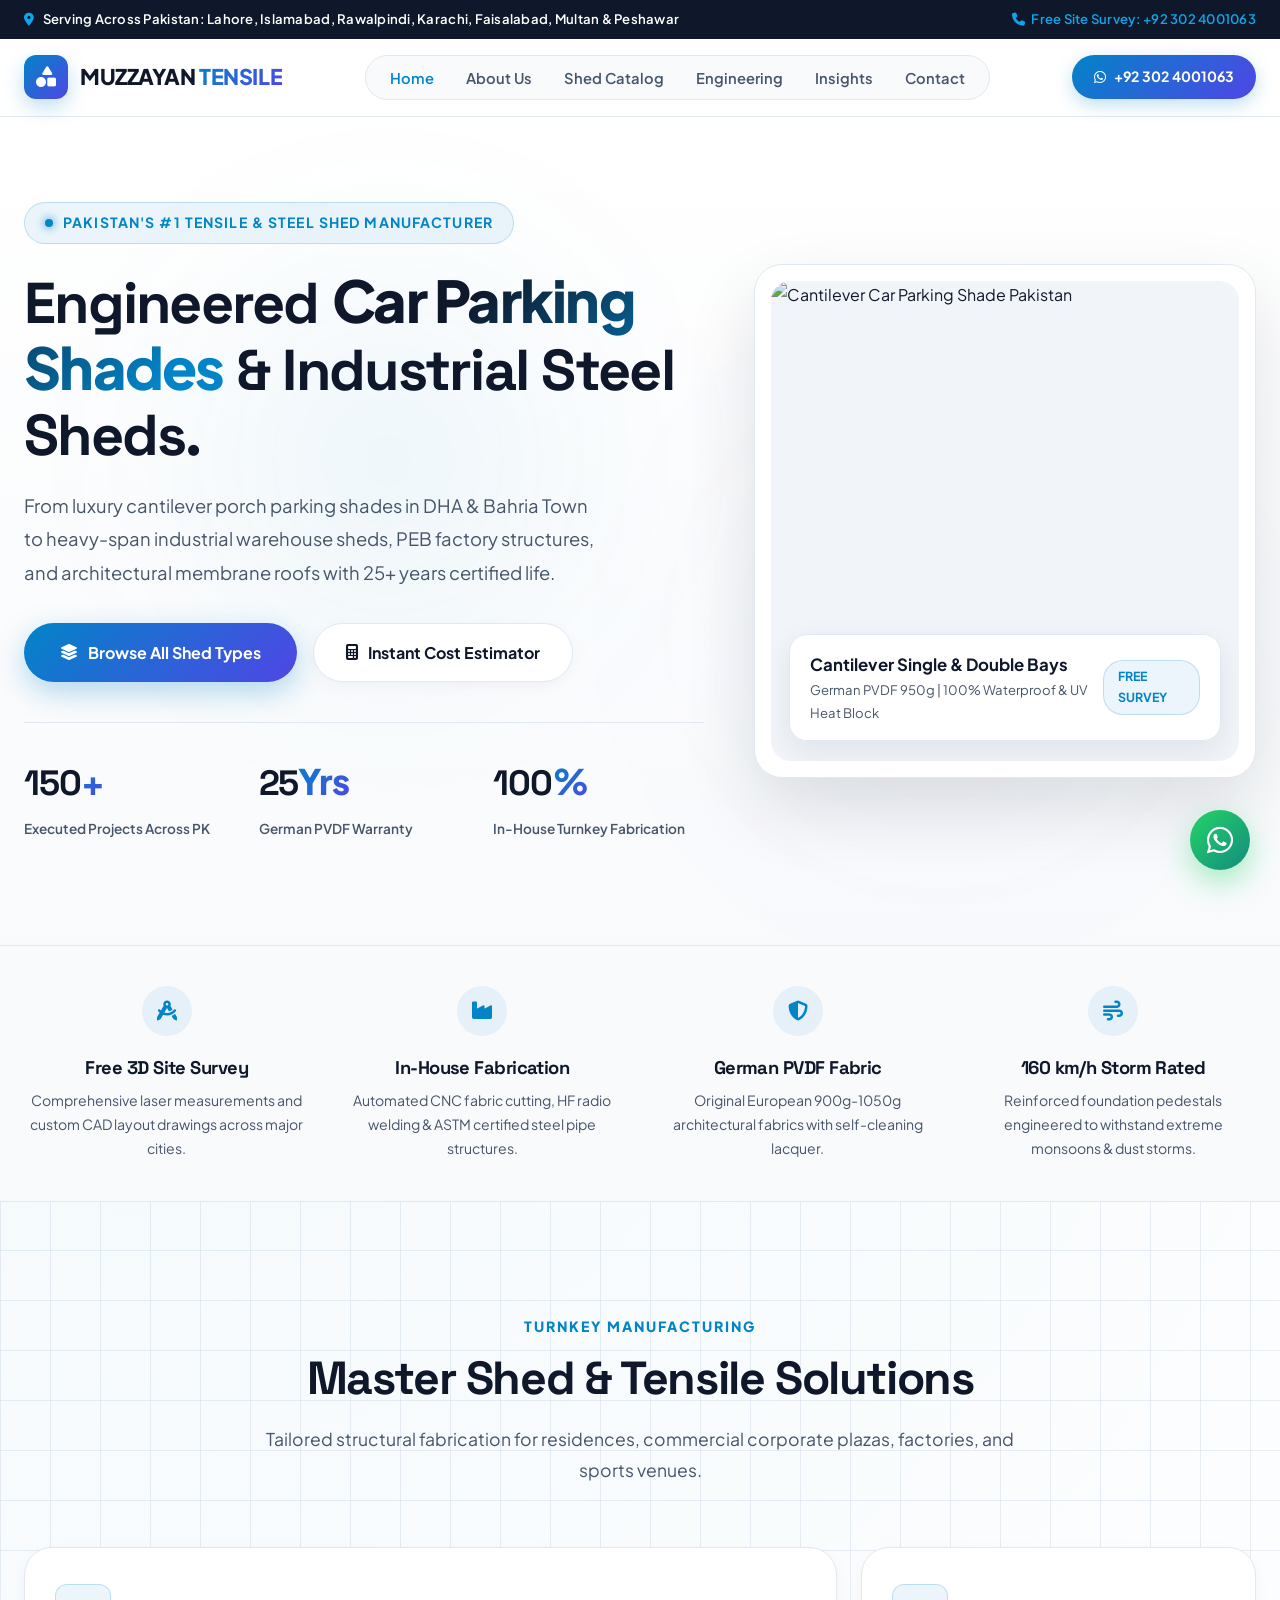
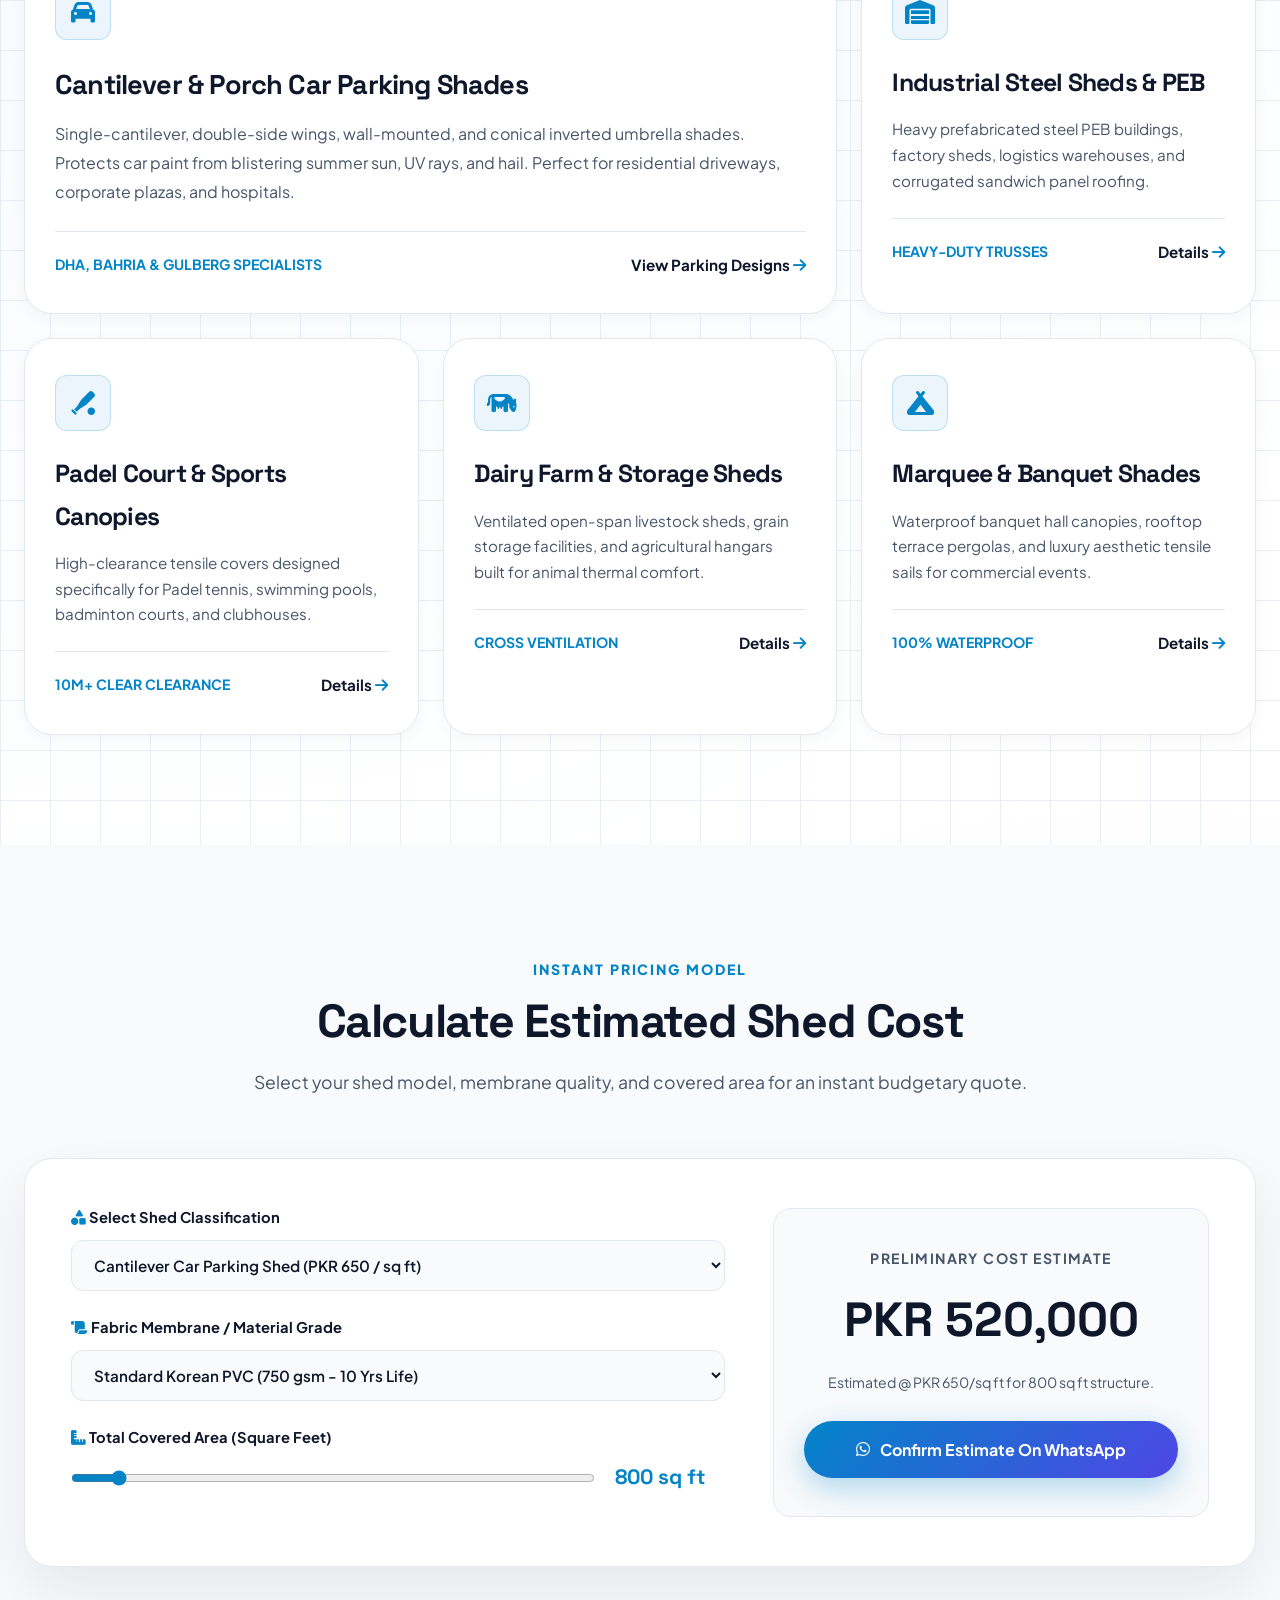
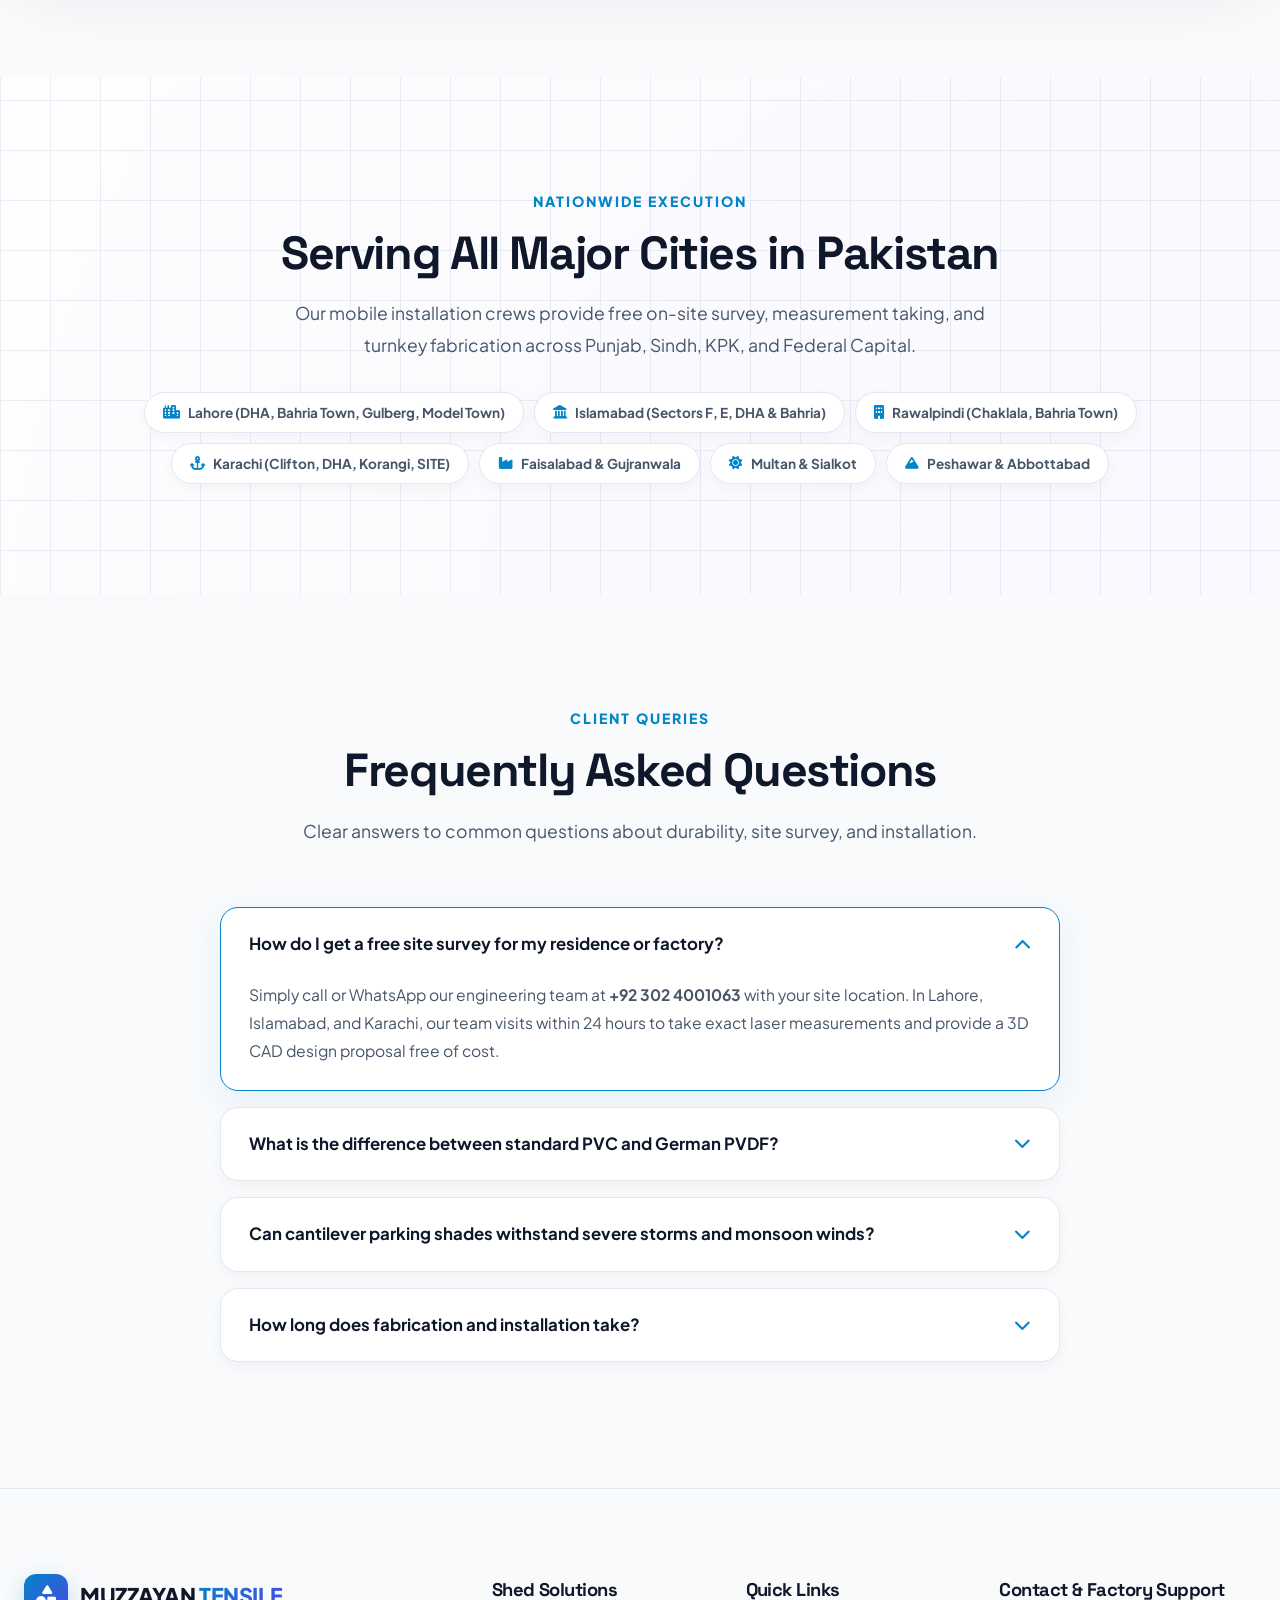
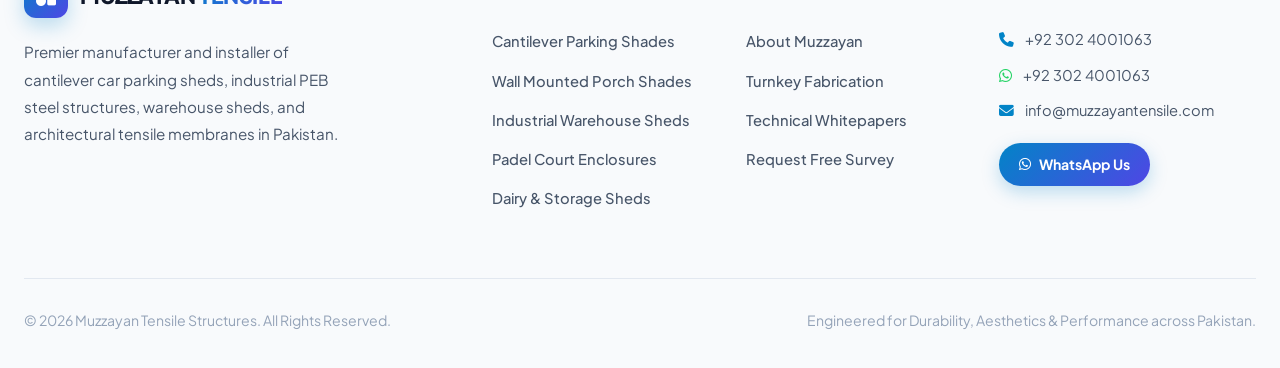
==== commit 9ab0713a: "feat: complete unique redesign with real PK markets and crisp white aesthetic" ====
--- a/index.html
+++ b/index.html
@@ -3,20 +3,20 @@
 <head>
   <meta charset="UTF-8" />
   <meta name="viewport" content="width=device-width, initial-scale=1.0" />
-  <title>MUZZAYAN TENSILE | Architectural Membrane & Tensile Engineering</title>
+  <title>MUZZAYAN TENSILE | Architectural Membrane, Car Parking Shades & Steel Sheds Pakistan</title>
   <link rel="preconnect" href="https://fonts.googleapis.com">
   <link rel="preconnect" href="https://fonts.gstatic.com" crossorigin>
   <link href="https://fonts.googleapis.com/css2?family=Plus+Jakarta+Sans:wght@300;400;500;600;700;800&family=Space+Grotesk:wght@500;600;700&display=swap" rel="stylesheet">
   <link rel="stylesheet" href="https://cdnjs.cloudflare.com/ajax/libs/font-awesome/6.4.0/css/all.min.css">
   <link rel="stylesheet" href="css/styles.css">
   <style>
-    /* Home Ultra-Luxury White Edition Styles */
+    /* Hero & Unique UI Enhancements */
     .hero-master {
-      min-height: 100vh;
+      min-height: 92vh;
       display: flex;
       align-items: center;
-      padding-top: 150px;
-      padding-bottom: 90px;
+      padding-top: 60px;
+      padding-bottom: 80px;
       position: relative;
       overflow: hidden;
       background: linear-gradient(180deg, #FFFFFF 0%, #F8FAFC 100%);
@@ -28,7 +28,7 @@
       left: 10%;
       width: 520px;
       height: 520px;
-      background: radial-gradient(circle, rgba(14, 165, 233, 0.08) 0%, transparent 70%);
+      background: radial-gradient(circle, rgba(2, 132, 199, 0.08) 0%, transparent 70%);
       filter: blur(90px);
       pointer-events: none;
     }
@@ -39,7 +39,7 @@
       right: 5%;
       width: 550px;
       height: 550px;
-      background: radial-gradient(circle, rgba(99, 102, 241, 0.06) 0%, transparent 70%);
+      background: radial-gradient(circle, rgba(79, 70, 229, 0.06) 0%, transparent 70%);
       filter: blur(100px);
       pointer-events: none;
     }
@@ -47,25 +47,25 @@
     .hero-grid {
       display: grid;
       grid-template-columns: 1.15fr 0.85fr;
-      gap: 60px;
+      gap: 50px;
       align-items: center;
       position: relative;
       z-index: 2;
     }
 
     .hero-master h1 {
-      font-size: 3.9rem;
-      line-height: 1.1;
-      margin-bottom: 24px;
+      font-size: 3.6rem;
+      line-height: 1.12;
+      margin-bottom: 22px;
       font-weight: 800;
       color: var(--text-primary);
     }
 
     .hero-lead {
       color: var(--text-muted);
-      font-size: 1.2rem;
-      margin-bottom: 38px;
-      max-width: 560px;
+      font-size: 1.15rem;
+      margin-bottom: 34px;
+      max-width: 580px;
       line-height: 1.8;
     }
 
@@ -73,19 +73,19 @@
       display: flex;
       flex-wrap: wrap;
       gap: 16px;
-      margin-bottom: 50px;
+      margin-bottom: 40px;
     }
 
     .hero-stats-row {
       display: grid;
       grid-template-columns: repeat(3, 1fr);
       gap: 24px;
-      padding-top: 30px;
+      padding-top: 28px;
       border-top: 1px solid var(--border-subtle);
     }
 
     .stat-box h3 {
-      font-size: 2.3rem;
+      font-size: 2.2rem;
       color: var(--text-primary);
       margin-bottom: 4px;
       font-weight: 800;
@@ -98,12 +98,12 @@
     }
 
     .stat-box p {
-      font-size: 0.88rem;
+      font-size: 0.85rem;
       color: var(--text-muted);
       font-weight: 600;
     }
 
-    /* 3D Showcase Card (White Clean Border & Crisp Shadow) */
+    /* 3D Showcase Card */
     .hero-frame-card {
       position: relative;
       background: #FFFFFF;
@@ -115,13 +115,13 @@
     }
 
     .hero-frame-card:hover {
-      transform: translateY(-8px);
+      transform: translateY(-6px);
       box-shadow: 0 40px 90px rgba(2, 132, 199, 0.2);
     }
 
     .hero-frame-inner {
       position: relative;
-      height: 500px;
+      height: 480px;
       border-radius: 20px;
       overflow: hidden;
       background: #F1F5F9;
@@ -134,20 +134,16 @@
       transition: transform 0.8s ease;
     }
 
-    .hero-frame-card:hover .hero-frame-inner img {
-      transform: scale(1.05);
-    }
-
     .floating-spec-badge {
       position: absolute;
-      bottom: 24px;
-      left: 20px;
-      right: 20px;
-      background: rgba(255, 255, 255, 0.94);
+      bottom: 20px;
+      left: 18px;
+      right: 18px;
+      background: rgba(255, 255, 255, 0.95);
       backdrop-filter: blur(16px);
       border: 1px solid var(--border-subtle);
       border-radius: var(--radius-md);
-      padding: 18px 22px;
+      padding: 16px 20px;
       display: flex;
       justify-content: space-between;
       align-items: center;
@@ -158,7 +154,7 @@
     .bento-layout {
       display: grid;
       grid-template-columns: repeat(12, 1fr);
-      gap: 26px;
+      gap: 24px;
     }
 
     .bento-card-span8 { grid-column: span 8; }
@@ -167,8 +163,8 @@
     .bento-card-span12 { grid-column: span 12; }
 
     .bento-icon-box {
-      width: 58px;
-      height: 58px;
+      width: 56px;
+      height: 56px;
       border-radius: var(--radius-sm);
       background: rgba(2, 132, 199, 0.08);
       border: 1px solid rgba(2, 132, 199, 0.2);
@@ -177,7 +173,7 @@
       justify-content: center;
       color: var(--accent-cyan);
       font-size: 1.5rem;
-      margin-bottom: 24px;
+      margin-bottom: 22px;
       transition: var(--transition);
     }
 
@@ -192,14 +188,14 @@
       background: #FFFFFF;
       border: 1px solid var(--border-subtle);
       border-radius: var(--radius-lg);
-      padding: 48px;
+      padding: 46px;
       box-shadow: 0 25px 65px rgba(15, 23, 42, 0.08);
     }
 
     .calc-dual-grid {
       display: grid;
       grid-template-columns: 1.2fr 0.8fr;
-      gap: 50px;
+      gap: 48px;
       align-items: center;
     }
 
@@ -260,14 +256,14 @@
       background: #F8FAFC;
       border: 1.5px solid var(--border-subtle);
       border-radius: var(--radius-md);
-      padding: 40px 32px;
+      padding: 38px 30px;
       text-align: center;
       position: relative;
     }
 
     .calc-big-price {
       font-family: 'Space Grotesk', sans-serif;
-      font-size: 3.2rem;
+      font-size: 3rem;
       font-weight: 800;
       color: var(--text-primary);
       margin-bottom: 10px;
@@ -334,11 +330,24 @@
       .hero-grid { grid-template-columns: 1fr; }
       .bento-card-span8, .bento-card-span4, .bento-card-span6 { grid-column: span 12; }
       .calc-dual-grid { grid-template-columns: 1fr; }
-      .hero-master h1 { font-size: 2.8rem; }
+      .hero-master h1 { font-size: 2.7rem; }
     }
   </style>
 </head>
 <body class="blueprint-mesh">
+
+  <!-- Top Real Announcement Bar -->
+  <div class="top-announcement">
+    <div class="container">
+      <div>
+        <i class="fa-solid fa-location-dot" style="color: var(--accent-sky); margin-right: 6px;"></i>
+        Serving Across Pakistan: Lahore, Islamabad, Rawalpindi, Karachi, Faisalabad, Multan & Peshawar
+      </div>
+      <div>
+        <a href="tel:+923024001063"><i class="fa-solid fa-phone"></i> Free Site Survey: +92 302 4001063</a>
+      </div>
+    </div>
+  </div>
 
   <!-- Shared Header -->
   <header>
@@ -351,15 +360,15 @@
       <ul class="nav-links">
         <li><a href="index.html" class="active">Home</a></li>
         <li><a href="about.html">About Us</a></li>
-        <li><a href="products.html">Products</a></li>
-        <li><a href="services.html">Services</a></li>
+        <li><a href="products.html">Shed Catalog</a></li>
+        <li><a href="services.html">Engineering</a></li>
         <li><a href="blog.html">Insights</a></li>
         <li><a href="contact.html">Contact</a></li>
       </ul>
 
       <div class="nav-action-btns">
-        <a href="contact.html" class="btn-header">
-          <i class="fa-solid fa-file-invoice"></i> Get Custom Quote
+        <a href="https://wa.me/923024001063?text=Hello%20Muzzayan%20Tensile%2C%20I%20need%20a%20free%20site%20survey%20and%20quotation" class="btn-call-direct" target="_blank">
+          <i class="fa-brands fa-whatsapp"></i> +92 302 4001063
         </a>
       </div>
 
@@ -382,14 +391,14 @@
     <ul class="mobile-nav-links">
       <li><a href="index.html" class="active">Home</a></li>
       <li><a href="about.html">About Us</a></li>
-      <li><a href="products.html">Products & Portfolio</a></li>
-      <li><a href="services.html">Services & Engineering</a></li>
+      <li><a href="products.html">Shed Catalog</a></li>
+      <li><a href="services.html">Engineering Services</a></li>
       <li><a href="blog.html">Insights & Articles</a></li>
-      <li><a href="contact.html">Contact Us</a></li>
+      <li><a href="contact.html">Contact Headquarters</a></li>
     </ul>
     <div style="margin-top: auto; padding-top: 24px;">
-      <a href="contact.html" class="btn-primary" style="width: 100%;">
-        Request Quote
+      <a href="tel:+923024001063" class="btn-primary" style="width: 100%;">
+        <i class="fa-solid fa-phone"></i> Call +92 302 4001063
       </a>
     </div>
   </aside>
@@ -402,36 +411,36 @@
     <div class="container hero-grid">
       <div>
         <div class="badge-tag">
-          <span class="pulse-dot"></span> Next-Gen Tensile Membrane Architecture
+          <span class="pulse-dot"></span> Pakistan's #1 Tensile & Steel Shed Manufacturer
         </div>
         <h1>
-          Sculpting Space With <span class="text-gradient">Structural Tension</span> & Light.
+          Engineered <span class="text-gradient">Car Parking Shades</span> & Industrial Steel Sheds.
         </h1>
         <p class="hero-lead">
-          Muzzayan Tensile delivers world-class architectural membrane systems, high-capacity car parking shades, stadium roofs, and dynamic canopies engineered for 25+ years of extreme structural endurance.
+          From luxury cantilever porch parking shades in DHA & Bahria Town to heavy-span industrial warehouse sheds, PEB factory structures, and architectural membrane roofs with 25+ years certified life.
         </p>
 
         <div class="hero-btn-row">
           <a href="products.html" class="btn-primary">
-            <i class="fa-solid fa-layer-group"></i> Explore Portfolio
+            <i class="fa-solid fa-layer-group"></i> Browse All Shed Types
           </a>
           <a href="#calculator" class="btn-secondary">
-            <i class="fa-solid fa-calculator"></i> Cost Calculator
+            <i class="fa-solid fa-calculator"></i> Instant Cost Estimator
           </a>
         </div>
 
         <div class="hero-stats-row">
           <div class="stat-box">
-            <h3>550<span>+</span></h3>
-            <p>Executed Projects</p>
+            <h3>150<span>+</span></h3>
+            <p>Executed Projects Across PK</p>
           </div>
           <div class="stat-box">
             <h3>25<span>Yrs</span></h3>
-            <p>Certified Membrane Life</p>
+            <p>German PVDF Warranty</p>
           </div>
           <div class="stat-box">
-            <h3>180<span>km/h</span></h3>
-            <p>Wind Load Engineering</p>
+            <h3>100<span>%</span></h3>
+            <p>In-House Turnkey Fabrication</p>
           </div>
         </div>
       </div>
@@ -439,14 +448,14 @@
       <!-- 3D Realistic Showcase Visual -->
       <div class="hero-frame-card">
         <div class="hero-frame-inner">
-          <img src="https://images.unsplash.com/photo-1541888946425-d0fbb186c5f7?auto=format&fit=crop&w=1200&q=80" alt="Tensile Architecture Structure">
+          <img src="https://images.unsplash.com/photo-1590674899484-d5640e854abe?auto=format&fit=crop&w=1200&q=80" alt="Cantilever Car Parking Shade Pakistan">
           <div class="floating-spec-badge">
             <div>
-              <div style="font-weight: 700; color: var(--text-primary); font-size: 1.05rem;">Hyperbolic Saddle Canopy</div>
-              <div style="font-size: 0.82rem; color: var(--text-muted);">PVDF 1050g/m² | High Tensile Steel Trusses</div>
+              <div style="font-weight: 700; color: var(--text-primary); font-size: 1.05rem;">Cantilever Single & Double Bays</div>
+              <div style="font-size: 0.82rem; color: var(--text-muted);">German PVDF 950g | 100% Waterproof & UV Heat Block</div>
             </div>
             <span style="background: rgba(2, 132, 199, 0.08); color: var(--accent-cyan); padding: 5px 14px; border-radius: 20px; font-size: 0.78rem; font-weight: 700; border: 1px solid rgba(2, 132, 199, 0.2);">
-              ISO 9001
+              FREE SURVEY
             </span>
           </div>
         </div>
@@ -454,102 +463,111 @@
     </div>
   </section>
 
-  <!-- Infinite Brand Marquee -->
-  <div class="marquee-ticker">
-    <div class="marquee-rail">
-      <div class="marquee-node"><i class="fa-solid fa-check-circle"></i> PTFE FIBERGLASS FABRICS</div>
-      <div class="marquee-node"><i class="fa-solid fa-check-circle"></i> HIGH LOAD CABLE TRUSS SYSTEMS</div>
-      <div class="marquee-node"><i class="fa-solid fa-check-circle"></i> UV 99.8% BLOCKAGE CANTILEVER SHADES</div>
-      <div class="marquee-node"><i class="fa-solid fa-check-circle"></i> COMMERCIAL PARKING INFRASTRUCTURE</div>
-      <div class="marquee-node"><i class="fa-solid fa-check-circle"></i> STADIUM MEGA TENSILE MEMBRANES</div>
-      <div class="marquee-node"><i class="fa-solid fa-check-circle"></i> ETFE PRESSURIZED CUSHION ROOFS</div>
-      <!-- Duplicate -->
-      <div class="marquee-node"><i class="fa-solid fa-check-circle"></i> PTFE FIBERGLASS FABRICS</div>
-      <div class="marquee-node"><i class="fa-solid fa-check-circle"></i> HIGH LOAD CABLE TRUSS SYSTEMS</div>
-      <div class="marquee-node"><i class="fa-solid fa-check-circle"></i> UV 99.8% BLOCKAGE CANTILEVER SHADES</div>
-      <div class="marquee-node"><i class="fa-solid fa-check-circle"></i> COMMERCIAL PARKING INFRASTRUCTURE</div>
+  <!-- 4-Pillar Trust & Capability Bar -->
+  <div class="trust-bar">
+    <div class="container trust-grid">
+      <div class="trust-item">
+        <div class="trust-icon"><i class="fa-solid fa-drafting-compass"></i></div>
+        <h4>Free 3D Site Survey</h4>
+        <p>Comprehensive laser measurements and custom CAD layout drawings across major cities.</p>
+      </div>
+      <div class="trust-item">
+        <div class="trust-icon"><i class="fa-solid fa-industry"></i></div>
+        <h4>In-House Fabrication</h4>
+        <p>Automated CNC fabric cutting, HF radio welding & ASTM certified steel pipe structures.</p>
+      </div>
+      <div class="trust-item">
+        <div class="trust-icon"><i class="fa-solid fa-shield-halved"></i></div>
+        <h4>German PVDF Fabric</h4>
+        <p>Original European 900g-1050g architectural fabrics with self-cleaning lacquer.</p>
+      </div>
+      <div class="trust-item">
+        <div class="trust-icon"><i class="fa-solid fa-wind"></i></div>
+        <h4>160 km/h Storm Rated</h4>
+        <p>Reinforced foundation pedestals engineered to withstand extreme monsoons & dust storms.</p>
+      </div>
     </div>
   </div>
 
-  <!-- Bento Grid Section -->
+  <!-- Bento Grid: Complete Shed Solutions -->
   <section class="section-padding">
     <div class="container">
       <div class="section-head">
-        <span class="section-subhead">Engineering Excellence</span>
-        <h2 class="section-maintitle">Master Tensile Solutions</h2>
-        <p class="section-desc">Engineered precisely for commercial, civic, industrial, and luxury residential projects.</p>
+        <span class="section-subhead">Turnkey Manufacturing</span>
+        <h2 class="section-maintitle">Master Shed & Tensile Solutions</h2>
+        <p class="section-desc">Tailored structural fabrication for residences, commercial corporate plazas, factories, and sports venues.</p>
       </div>
 
       <div class="bento-layout">
-        <!-- Card 1: Car Parking -->
+        <!-- 1: Car Parking Shades -->
         <div class="tech-card bento-card-span8">
-          <div class="bento-icon-box"><i class="fa-solid fa-car-side"></i></div>
-          <h3 style="font-size: 1.7rem; margin-bottom: 12px;">Car Parking Tensile Canopies</h3>
-          <p style="color: var(--text-muted); font-size: 1rem; margin-bottom: 24px; line-height: 1.7;">
-            Cantilever single & double-bay structures designed with aerodynamic slope and concealed gutter integration. UV heat reduction up to 15°C below ambient temperature.
+          <div class="bento-icon-box"><i class="fa-solid fa-car"></i></div>
+          <h3 style="font-size: 1.7rem; margin-bottom: 12px;">Cantilever & Porch Car Parking Shades</h3>
+          <p style="color: var(--text-muted); font-size: 1rem; margin-bottom: 24px; line-height: 1.8;">
+            Single-cantilever, double-side wings, wall-mounted, and conical inverted umbrella shades. Protects car paint from blistering summer sun, UV rays, and hail. Perfect for residential driveways, corporate plazas, and hospitals.
           </p>
           <div style="display: flex; justify-content: space-between; align-items: center; border-top: 1px solid var(--border-subtle); padding-top: 20px;">
-            <span style="color: var(--accent-cyan); font-size: 0.88rem; font-weight: 700;">SPAN: UP TO 30M CANTILEVER</span>
+            <span style="color: var(--accent-cyan); font-size: 0.88rem; font-weight: 700;">DHA, BAHRIA & GULBERG SPECIALISTS</span>
             <a href="products.html" style="color: var(--text-primary); text-decoration: none; font-size: 0.95rem; font-weight: 700;">
-              View Gallery <i class="fa-solid fa-arrow-right" style="color: var(--accent-cyan);"></i>
+              View Parking Designs <i class="fa-solid fa-arrow-right" style="color: var(--accent-cyan);"></i>
             </a>
           </div>
         </div>
 
-        <!-- Card 2: Walkway Pathway -->
+        <!-- 2: Industrial Sheds -->
         <div class="tech-card bento-card-span4">
-          <div class="bento-icon-box"><i class="fa-solid fa-person-walking"></i></div>
-          <h3 style="font-size: 1.55rem; margin-bottom: 12px;">Walkway Canopies</h3>
-          <p style="color: var(--text-muted); font-size: 0.98rem; margin-bottom: 24px; line-height: 1.7;">
-            Architectural barrel-vault and wave-form pedestrian links for airports, hospitals, and educational campuses.
+          <div class="bento-icon-box"><i class="fa-solid fa-warehouse"></i></div>
+          <h3 style="font-size: 1.55rem; margin-bottom: 12px;">Industrial Steel Sheds & PEB</h3>
+          <p style="color: var(--text-muted); font-size: 0.95rem; margin-bottom: 24px; line-height: 1.7;">
+            Heavy prefabricated steel PEB buildings, factory sheds, logistics warehouses, and corrugated sandwich panel roofing.
           </p>
           <div style="display: flex; justify-content: space-between; align-items: center; border-top: 1px solid var(--border-subtle); padding-top: 20px;">
-            <span style="color: var(--accent-cyan); font-size: 0.88rem; font-weight: 700;">CONTINUOUS ARCH</span>
+            <span style="color: var(--accent-cyan); font-size: 0.88rem; font-weight: 700;">HEAVY-DUTY TRUSSES</span>
             <a href="products.html" style="color: var(--text-primary); text-decoration: none; font-size: 0.95rem; font-weight: 700;">
               Details <i class="fa-solid fa-arrow-right" style="color: var(--accent-cyan);"></i>
             </a>
           </div>
         </div>
 
-        <!-- Card 3: Stadium Roofs -->
+        <!-- 3: Padel Court & Sports -->
         <div class="tech-card bento-card-span4">
-          <div class="bento-icon-box"><i class="fa-solid fa-landmark-dome"></i></div>
-          <h3 style="font-size: 1.55rem; margin-bottom: 12px;">Stadium & Arena Envelopes</h3>
-          <p style="color: var(--text-muted); font-size: 0.98rem; margin-bottom: 24px; line-height: 1.7;">
-            Non-combustible PTFE fiberglass membranes spanning hundreds of meters without obstructive center pillars.
+          <div class="bento-icon-box"><i class="fa-solid fa-baseball-bat-ball"></i></div>
+          <h3 style="font-size: 1.55rem; margin-bottom: 12px;">Padel Court & Sports Canopies</h3>
+          <p style="color: var(--text-muted); font-size: 0.95rem; margin-bottom: 24px; line-height: 1.7;">
+            High-clearance tensile covers designed specifically for Padel tennis, swimming pools, badminton courts, and clubhouses.
           </p>
           <div style="display: flex; justify-content: space-between; align-items: center; border-top: 1px solid var(--border-subtle); padding-top: 20px;">
-            <span style="color: var(--accent-cyan); font-size: 0.88rem; font-weight: 700;">CLASS A1 FIREPROOF</span>
+            <span style="color: var(--accent-cyan); font-size: 0.88rem; font-weight: 700;">10M+ CLEAR CLEARANCE</span>
             <a href="products.html" style="color: var(--text-primary); text-decoration: none; font-size: 0.95rem; font-weight: 700;">
               Details <i class="fa-solid fa-arrow-right" style="color: var(--accent-cyan);"></i>
             </a>
           </div>
         </div>
 
-        <!-- Card 4: Pool & Resort -->
+        <!-- 4: Agricultural & Dairy -->
         <div class="tech-card bento-card-span4">
-          <div class="bento-icon-box"><i class="fa-solid fa-water-ladder"></i></div>
-          <h3 style="font-size: 1.55rem; margin-bottom: 12px;">Resort & Pool Shade Sails</h3>
-          <p style="color: var(--text-muted); font-size: 0.98rem; margin-bottom: 24px; line-height: 1.7;">
-            Hyperbolic paraboloid double-curved tension sails offering luxury aesthetic ambience and 99% UV blockage.
+          <div class="bento-icon-box"><i class="fa-solid fa-cow"></i></div>
+          <h3 style="font-size: 1.55rem; margin-bottom: 12px;">Dairy Farm & Storage Sheds</h3>
+          <p style="color: var(--text-muted); font-size: 0.95rem; margin-bottom: 24px; line-height: 1.7;">
+            Ventilated open-span livestock sheds, grain storage facilities, and agricultural hangars built for animal thermal comfort.
           </p>
           <div style="display: flex; justify-content: space-between; align-items: center; border-top: 1px solid var(--border-subtle); padding-top: 20px;">
-            <span style="color: var(--accent-cyan); font-size: 0.88rem; font-weight: 700;">3D SADDLE TENSION</span>
+            <span style="color: var(--accent-cyan); font-size: 0.88rem; font-weight: 700;">CROSS VENTILATION</span>
             <a href="products.html" style="color: var(--text-primary); text-decoration: none; font-size: 0.95rem; font-weight: 700;">
               Details <i class="fa-solid fa-arrow-right" style="color: var(--accent-cyan);"></i>
             </a>
           </div>
         </div>
 
-        <!-- Card 5: ETFE Atrium -->
+        <!-- 5: Marquee & Rooftop Gazebos -->
         <div class="tech-card bento-card-span4">
-          <div class="bento-icon-box"><i class="fa-solid fa-building"></i></div>
-          <h3 style="font-size: 1.55rem; margin-bottom: 12px;">ETFE Skylights & Atriums</h3>
-          <p style="color: var(--text-muted); font-size: 0.98rem; margin-bottom: 24px; line-height: 1.7;">
-            Pneumatic transparent foil cushions letting in natural sunlight with superior acoustic and thermal insulation.
+          <div class="bento-icon-box"><i class="fa-solid fa-campground"></i></div>
+          <h3 style="font-size: 1.55rem; margin-bottom: 12px;">Marquee & Banquet Shades</h3>
+          <p style="color: var(--text-muted); font-size: 0.95rem; margin-bottom: 24px; line-height: 1.7;">
+            Waterproof banquet hall canopies, rooftop terrace pergolas, and luxury aesthetic tensile sails for commercial events.
           </p>
           <div style="display: flex; justify-content: space-between; align-items: center; border-top: 1px solid var(--border-subtle); padding-top: 20px;">
-            <span style="color: var(--accent-cyan); font-size: 0.88rem; font-weight: 700;">95% NATURAL LIGHT</span>
+            <span style="color: var(--accent-cyan); font-size: 0.88rem; font-weight: 700;">100% WATERPROOF</span>
             <a href="products.html" style="color: var(--text-primary); text-decoration: none; font-size: 0.95rem; font-weight: 700;">
               Details <i class="fa-solid fa-arrow-right" style="color: var(--accent-cyan);"></i>
             </a>
@@ -563,39 +581,40 @@
   <section class="section-padding" id="calculator" style="background: #F8FAFC;">
     <div class="container">
       <div class="section-head">
-        <span class="section-subhead">Instant Financial Modeling</span>
-        <h2 class="section-maintitle">Tensile Cost Estimator</h2>
-        <p class="section-desc">Select your structure requirements for real-time preliminary budget projection.</p>
+        <span class="section-subhead">Instant Pricing Model</span>
+        <h2 class="section-maintitle">Calculate Estimated Shed Cost</h2>
+        <p class="section-desc">Select your shed model, membrane quality, and covered area for an instant budgetary quote.</p>
       </div>
 
       <div class="calc-card-container">
         <div class="calc-dual-grid">
           <div>
             <div class="calc-input-box">
-              <label><i class="fa-solid fa-shapes" style="color: var(--accent-cyan);"></i> Structure Classification</label>
+              <label><i class="fa-solid fa-shapes" style="color: var(--accent-cyan);"></i> Select Shed Classification</label>
               <select id="homeCalcType" class="custom-select" onchange="runHomeEstimate()">
-                <option value="18">Commercial Car Parking Cantilever ($18 / sq ft)</option>
-                <option value="22">Conical Umbrella Shade System ($22 / sq ft)</option>
-                <option value="25">Architectural Walkway Canopy ($25 / sq ft)</option>
-                <option value="38">Mega Stadium & Arena Roof ($38 / sq ft)</option>
+                <option value="650">Cantilever Car Parking Shed (PKR 650 / sq ft)</option>
+                <option value="750">Wall Mounted / Porch Car Shade (PKR 750 / sq ft)</option>
+                <option value="850">Conical Inverted Umbrella Shed (PKR 850 / sq ft)</option>
+                <option value="550">Industrial Steel Warehouse Shed (PKR 550 / sq ft)</option>
+                <option value="950">Padel Court High-Tensile Enclosure (PKR 950 / sq ft)</option>
               </select>
             </div>
 
             <div class="calc-input-box">
-              <label><i class="fa-solid fa-scroll" style="color: var(--accent-cyan);"></i> Membrane Grade Specification</label>
+              <label><i class="fa-solid fa-scroll" style="color: var(--accent-cyan);"></i> Fabric Membrane / Material Grade</label>
               <select id="homeCalcMaterial" class="custom-select" onchange="runHomeEstimate()">
-                <option value="1.0">Standard PVDF Polyester (900 g/m² - 15 Yrs Warranty)</option>
-                <option value="1.35">Heavy-Duty Architectural PVDF (1050 g/m² - 20 Yrs)</option>
-                <option value="2.2">PTFE Teflon Fiberglass (Class A1 Fireproof - 30 Yrs)</option>
-                <option value="2.8">ETFE Fluoropolymer Multi-Layer Cushion</option>
+                <option value="1.0">Standard Korean PVC (750 gsm - 10 Yrs Life)</option>
+                <option value="1.25">High-Grade German PVDF (900 gsm - 15 Yrs Life)</option>
+                <option value="1.45">Heavy-Duty Architectural PVDF (1050 gsm - 20 Yrs)</option>
+                <option value="1.8">Class A1 Fireproof PTFE Fiberglass (30 Yrs Life)</option>
               </select>
             </div>
 
             <div class="calc-input-box">
-              <label><i class="fa-solid fa-ruler-combined" style="color: var(--accent-cyan);"></i> Target Area (Square Feet)</label>
+              <label><i class="fa-solid fa-ruler-combined" style="color: var(--accent-cyan);"></i> Total Covered Area (Square Feet)</label>
               <div class="range-flex-row">
-                <input type="range" id="homeCalcArea" min="300" max="12000" step="100" value="1500" class="custom-range" oninput="updateHomeSlider(this.value)">
-                <div class="range-val-badge" id="homeAreaVal">1,500 sq ft</div>
+                <input type="range" id="homeCalcArea" min="200" max="8000" step="50" value="800" class="custom-range" oninput="updateHomeSlider(this.value)">
+                <div class="range-val-badge" id="homeAreaVal">800 sq ft</div>
               </div>
             </div>
           </div>
@@ -605,12 +624,12 @@
             <div style="font-size: 0.88rem; color: var(--text-muted); text-transform: uppercase; letter-spacing: 0.1em; margin-bottom: 8px; font-weight: 700;">
               Preliminary Cost Estimate
             </div>
-            <div class="calc-big-price" id="homeCalcTotal">$27,000</div>
+            <div class="calc-big-price" id="homeCalcTotal">PKR 520,000</div>
             <p style="font-size: 0.88rem; color: var(--text-muted); margin-bottom: 26px;" id="homeCalcDetail">
-              Includes non-linear FEA analysis, fabrication, and site installation.
+              Includes fabrication, pipe structure primer, and site installation.
             </p>
-            <a href="contact.html" class="btn-primary" style="width: 100%;">
-              Lock In This Estimate <i class="fa-solid fa-arrow-right"></i>
+            <a href="https://wa.me/923024001063?text=Hello%20Muzzayan%20Tensile%2C%20I%20got%20this%20online%20estimate%20and%20want%20to%20confirm%20the%20order" class="btn-primary" style="width: 100%; justify-content: center;" target="_blank">
+              <i class="fa-brands fa-whatsapp"></i> Confirm Estimate On WhatsApp
             </a>
           </div>
         </div>
@@ -618,53 +637,74 @@
     </div>
   </section>
 
+  <!-- Nationwide Coverage Section -->
+  <section class="section-padding">
+    <div class="container" style="text-align: center;">
+      <span class="section-subhead">Nationwide Execution</span>
+      <h2 class="section-maintitle">Serving All Major Cities in Pakistan</h2>
+      <p class="section-desc" style="max-width: 700px; margin: 0 auto 30px;">
+        Our mobile installation crews provide free on-site survey, measurement taking, and turnkey fabrication across Punjab, Sindh, KPK, and Federal Capital.
+      </p>
+
+      <div class="city-pills-row">
+        <div class="city-pill"><i class="fa-solid fa-city"></i> Lahore (DHA, Bahria Town, Gulberg, Model Town)</div>
+        <div class="city-pill"><i class="fa-solid fa-landmark"></i> Islamabad (Sectors F, E, DHA & Bahria)</div>
+        <div class="city-pill"><i class="fa-solid fa-building"></i> Rawalpindi (Chaklala, Bahria Town)</div>
+        <div class="city-pill"><i class="fa-solid fa-anchor"></i> Karachi (Clifton, DHA, Korangi, SITE)</div>
+        <div class="city-pill"><i class="fa-solid fa-industry"></i> Faisalabad & Gujranwala</div>
+        <div class="city-pill"><i class="fa-solid fa-sun"></i> Multan & Sialkot</div>
+        <div class="city-pill"><i class="fa-solid fa-mountain"></i> Peshawar & Abbottabad</div>
+      </div>
+    </div>
+  </section>
+
   <!-- FAQ Accordion Section -->
-  <section class="section-padding">
+  <section class="section-padding" style="background: #F8FAFC;">
     <div class="container">
       <div class="section-head">
         <span class="section-subhead">Client Queries</span>
         <h2 class="section-maintitle">Frequently Asked Questions</h2>
-        <p class="section-desc">Clear answers to your technical and commercial engineering questions.</p>
+        <p class="section-desc">Clear answers to common questions about durability, site survey, and installation.</p>
       </div>
 
       <div class="faq-accordion-box">
         <div class="faq-panel active">
           <div class="faq-q-btn" onclick="toggleHomeFaq(this)">
-            <span>What wind velocity can Muzzayan Tensile structures resist?</span>
+            <span>How do I get a free site survey for my residence or factory?</span>
             <i class="fa-solid fa-chevron-down"></i>
           </div>
           <div class="faq-a-body">
-            All our structures undergo computational fluid dynamics (CFD) and non-linear finite element analysis (FEA). Standard car parking shades comfortably withstand sustained winds up to 140 km/h, while stadium and custom projects are rated up to 180–220 km/h.
+            Simply call or WhatsApp our engineering team at <strong>+92 302 4001063</strong> with your site location. In Lahore, Islamabad, and Karachi, our team visits within 24 hours to take exact laser measurements and provide a 3D CAD design proposal free of cost.
           </div>
         </div>
 
         <div class="faq-item faq-panel">
           <div class="faq-q-btn" onclick="toggleHomeFaq(this)">
-            <span>What is the actual service life and warranty period?</span>
+            <span>What is the difference between standard PVC and German PVDF?</span>
             <i class="fa-solid fa-chevron-down"></i>
           </div>
           <div class="faq-a-body">
-            Standard PVDF membranes feature a 10 to 15-year warranty with 20+ years lifespan. Premium PTFE Teflon fiberglass systems feature a 25-year structural warranty with an actual operational lifespan exceeding 35 years.
+            Standard PVC is budget-friendly with a 7 to 10-year lifespan. German PVDF features a specialized fluoropolymer self-cleaning topcoat that repels dust, resists heavy Pakistani UV rays without cracking or yellowing, and provides a guaranteed 15 to 20-year operational life.
           </div>
         </div>
 
         <div class="faq-item faq-panel">
           <div class="faq-q-btn" onclick="toggleHomeFaq(this)">
-            <span>Are tensile membranes 100% waterproof and heat reflective?</span>
+            <span>Can cantilever parking shades withstand severe storms and monsoon winds?</span>
             <i class="fa-solid fa-chevron-down"></i>
           </div>
           <div class="faq-a-body">
-            Yes. Architectural PVDF and PTFE fabrics are completely impermeable to water with high-frequency welded seams. They also reflect over 80% of solar radiation, dramatically lowering temperatures underneath.
+            Yes. Every Muzzayan Tensile cantilever structure is fabricated using high-yield structural steel pipes with reinforced concrete anchor pedestals engineered for sustained winds of up to 140 to 160 km/h.
           </div>
         </div>
 
         <div class="faq-item faq-panel">
           <div class="faq-q-btn" onclick="toggleHomeFaq(this)">
-            <span>How quickly can a customized project be fabricated and installed?</span>
+            <span>How long does fabrication and installation take?</span>
             <i class="fa-solid fa-chevron-down"></i>
           </div>
           <div class="faq-a-body">
-            Standard car parking bays can be fabricated and installed within 10 to 14 business days. Large custom commercial or stadium canopies typically take 4 to 8 weeks depending on engineering complexity and foundation curing.
+            Residential car parking sheds take only <strong>5 to 7 working days</strong> from order confirmation to final erection. Large industrial steel sheds or commercial sports canopies typically take 2 to 4 weeks depending on square footage.
           </div>
         </div>
       </div>
@@ -680,54 +720,58 @@
             <div class="brand-badge"><i class="fa-solid fa-shapes"></i></div>
             <div class="brand-name">MUZZAYAN<span class="brand-highlight"> TENSILE</span></div>
           </a>
-          <p style="color: var(--text-muted); font-size: 0.95rem; max-width: 320px; line-height: 1.8;">
-            Pakistan & International leaders in high-performance tensile fabric architecture, cantilever parking shades, and grandstand membrane roofs.
+          <p style="color: var(--text-muted); font-size: 0.95rem; max-width: 330px; line-height: 1.8;">
+            Premier manufacturer and installer of cantilever car parking sheds, industrial PEB steel structures, warehouse sheds, and architectural tensile membranes in Pakistan.
           </p>
         </div>
 
         <div class="footer-col">
-          <h4>Structure Solutions</h4>
+          <h4>Shed Solutions</h4>
           <ul class="footer-nav-list">
-            <li><a href="products.html">Car Parking Shades</a></li>
-            <li><a href="products.html">Walkway Canopies</a></li>
-            <li><a href="products.html">Stadium Roofs</a></li>
-            <li><a href="products.html">Resort Sail Shades</a></li>
+            <li><a href="products.html">Cantilever Parking Shades</a></li>
+            <li><a href="products.html">Wall Mounted Porch Shades</a></li>
+            <li><a href="products.html">Industrial Warehouse Sheds</a></li>
+            <li><a href="products.html">Padel Court Enclosures</a></li>
+            <li><a href="products.html">Dairy & Storage Sheds</a></li>
           </ul>
         </div>
 
         <div class="footer-col">
-          <h4>Company Links</h4>
+          <h4>Quick Links</h4>
           <ul class="footer-nav-list">
             <li><a href="about.html">About Muzzayan</a></li>
-            <li><a href="services.html">Engineering Process</a></li>
-            <li><a href="blog.html">Technical Insights</a></li>
-            <li><a href="contact.html">Contact Headquarters</a></li>
+            <li><a href="services.html">Turnkey Fabrication</a></li>
+            <li><a href="blog.html">Technical Whitepapers</a></li>
+            <li><a href="contact.html">Request Free Survey</a></li>
           </ul>
         </div>
 
         <div class="footer-col">
-          <h4>Direct Engineering Support</h4>
-          <p style="color: var(--text-muted); font-size: 0.92rem; margin-bottom: 12px;">
-            <i class="fa-solid fa-phone" style="color: var(--accent-cyan); margin-right: 8px;"></i> +92 300 1234567
+          <h4>Contact & Factory Support</h4>
+          <p style="color: var(--text-muted); font-size: 0.92rem; margin-bottom: 10px;">
+            <i class="fa-solid fa-phone" style="color: var(--accent-cyan); margin-right: 8px;"></i> +92 302 4001063
           </p>
-          <p style="color: var(--text-muted); font-size: 0.92rem; margin-bottom: 22px;">
-            <i class="fa-solid fa-envelope" style="color: var(--accent-cyan); margin-right: 8px;"></i> projects@muzzayantensile.com
+          <p style="color: var(--text-muted); font-size: 0.92rem; margin-bottom: 10px;">
+            <i class="fa-brands fa-whatsapp" style="color: #25D366; margin-right: 8px;"></i> +92 302 4001063
           </p>
-          <a href="contact.html" class="btn-primary" style="padding: 11px 24px; font-size: 0.9rem;">
-            Submit Inquiry
+          <p style="color: var(--text-muted); font-size: 0.92rem; margin-bottom: 20px;">
+            <i class="fa-solid fa-envelope" style="color: var(--accent-cyan); margin-right: 8px;"></i> info@muzzayantensile.com
+          </p>
+          <a href="https://wa.me/923024001063?text=Hello%20Muzzayan%20Tensile%2C%20I%20want%20a%20site%20survey" class="btn-call-direct" target="_blank" style="padding: 10px 20px;">
+            <i class="fa-brands fa-whatsapp"></i> WhatsApp Us
           </a>
         </div>
       </div>
 
       <div class="footer-bottom-bar">
-        <div>&copy; 2026 Muzzayan Tensile Structures Ltd. All Rights Reserved.</div>
-        <div>Crafted with Modern Architectural White Engineering.</div>
+        <div>&copy; 2026 Muzzayan Tensile Structures. All Rights Reserved.</div>
+        <div>Engineered for Durability, Aesthetics & Performance across Pakistan.</div>
       </div>
     </div>
   </footer>
 
   <!-- WhatsApp Floating Trigger -->
-  <a href="https://wa.me/923001234567?text=Hello%20Muzzayan%20Tensile%2C%20I%20am%20interested%20in%20a%20structure%20quote" class="whatsapp-widget" target="_blank" title="Chat on WhatsApp">
+  <a href="https://wa.me/923024001063?text=Hello%20Muzzayan%20Tensile%20Team%2C%20I%20need%20a%20quote%20for%20car%20parking%20sheds" class="whatsapp-widget" target="_blank" title="Chat on WhatsApp">
     <i class="fa-brands fa-whatsapp"></i>
   </a>
 
@@ -745,9 +789,9 @@
       const area = parseInt(document.getElementById('homeCalcArea').value);
 
       const total = Math.round(rate * mat * area);
-      document.getElementById('homeCalcTotal').innerText = '$' + total.toLocaleString();
+      document.getElementById('homeCalcTotal').innerText = 'PKR ' + total.toLocaleString();
       document.getElementById('homeCalcDetail').innerText = 
-        `Estimated @ $${(rate * mat).toFixed(2)}/sq ft for ${area.toLocaleString()} sq ft structure.`;
+        `Estimated @ PKR ${(rate * mat).toFixed(0)}/sq ft for ${area.toLocaleString()} sq ft structure.`;
     }
 
     function toggleHomeFaq(btn) {
--- a/css/styles.css
+++ b/css/styles.css
@@ -1,30 +1,31 @@
 /* ==========================================================================
-   MUZZAYAN TENSILE — ULTRA-LUXURY WHITE / LIGHT THEME DESIGN SYSTEM
-   Modern Architectural Aesthetic: Pure Crisp White, Premium Slate, Steel Blue,
-   Frosted Glass, Sophisticated Shadows, Zero Black, Zero Gold, Zero Orange, Zero Green
+   MUZZAYAN TENSILE — NEXT-GEN ARCHITECTURAL WHITE LUXURY DESIGN SYSTEM
+   Theme: Pure Crisp Architectural White (#FFFFFF) + Clean Off-White Slate (#F8FAFC)
+   Accents: Electric Sapphire Blue (#0284C7) + Kinetic Indigo (#4F46E5) + Sky Blue (#0EA5E9)
+   Zero Black, Zero Gold, Zero Orange, Zero Green
    ========================================================================== */
 
 :root {
-  --bg-primary: #FFFFFF;           /* Crisp Pure White */
-  --bg-secondary: #F8FAFC;         /* Light Architectural Mist */
-  --bg-surface: #FFFFFF;           /* Pure White Surface Cards */
-  --bg-surface-elevated: #F1F5F9;  /* Soft Elevation Slate */
+  --bg-primary: #FFFFFF;
+  --bg-secondary: #F8FAFC;
+  --bg-surface: #FFFFFF;
+  --bg-surface-elevated: #F1F5F9;
   --bg-surface-hover: #E2E8F0;
   
-  --border-subtle: #E2E8F0;        /* Sleek Hairline Light Gray */
-  --border-card: rgba(226, 232, 240, 0.9);
-  --border-glow: rgba(2, 132, 199, 0.3);
+  --border-subtle: #E2E8F0;
+  --border-card: #E2E8F0;
+  --border-glow: rgba(2, 132, 199, 0.35);
   
-  --accent-cyan: #0284C7;          /* Premium Sapphire Cyan */
-  --accent-sky: #0EA5E9;           /* Electric Vivid Sky */
-  --accent-orchid: #6366F1;        /* Regal Indigo-Violet */
+  --accent-cyan: #0284C7;
+  --accent-sky: #0EA5E9;
+  --accent-indigo: #4F46E5;
   --accent-gradient: linear-gradient(135deg, #0284C7 0%, #4F46E5 100%);
-  --accent-gradient-soft: linear-gradient(135deg, rgba(14, 165, 233, 0.08) 0%, rgba(99, 102, 241, 0.08) 100%);
-  --accent-glow: 0 10px 30px rgba(14, 165, 233, 0.25);
+  --accent-gradient-soft: linear-gradient(135deg, rgba(2, 132, 199, 0.08) 0%, rgba(79, 70, 229, 0.08) 100%);
+  --accent-glow: 0 10px 30px rgba(2, 132, 199, 0.25);
   
-  --text-primary: #0F172A;         /* Deep Rich Slate Navy (Crisp Readability) */
-  --text-muted: #475569;           /* Refined Slate Body Text */
-  --text-subtle: #94A3B8;          /* Light Meta Text */
+  --text-primary: #0F172A;
+  --text-muted: #475569;
+  --text-subtle: #94A3B8;
   
   --radius-xs: 8px;
   --radius-sm: 12px;
@@ -33,9 +34,9 @@
   --radius-full: 9999px;
   
   --shadow-sm: 0 4px 15px rgba(15, 23, 42, 0.04);
-  --shadow-md: 0 12px 35px rgba(15, 23, 42, 0.08);
+  --shadow-md: 0 14px 38px rgba(15, 23, 42, 0.07);
   --shadow-lg: 0 24px 60px rgba(15, 23, 42, 0.1);
-  --shadow-glow: 0 15px 45px rgba(14, 165, 233, 0.15);
+  --shadow-glow: 0 15px 45px rgba(2, 132, 199, 0.15);
   
   --transition: all 0.3s cubic-bezier(0.16, 1, 0.3, 1);
   --transition-slow: all 0.6s cubic-bezier(0.16, 1, 0.3, 1);
@@ -62,7 +63,6 @@
   position: relative;
 }
 
-/* Headings font */
 h1, h2, h3, h4, .brand-font {
   font-family: 'Space Grotesk', sans-serif;
   letter-spacing: -0.03em;
@@ -70,14 +70,14 @@
   color: var(--text-primary);
 }
 
-/* Luxury Light Blueprint Grid Background */
+/* Precision Architectural CAD Grid Background */
 .blueprint-mesh {
   background-color: #FFFFFF;
   background-image: 
-    radial-gradient(circle at 10% 15%, rgba(14, 165, 233, 0.05) 0%, transparent 40%),
-    radial-gradient(circle at 90% 75%, rgba(99, 102, 241, 0.05) 0%, transparent 40%),
-    linear-gradient(to right, rgba(226, 232, 240, 0.6) 1px, transparent 1px),
-    linear-gradient(to bottom, rgba(226, 232, 240, 0.6) 1px, transparent 1px);
+    radial-gradient(circle at 10% 15%, rgba(2, 132, 199, 0.05) 0%, transparent 40%),
+    radial-gradient(circle at 90% 75%, rgba(79, 70, 229, 0.04) 0%, transparent 40%),
+    linear-gradient(to right, rgba(226, 232, 240, 0.7) 1px, transparent 1px),
+    linear-gradient(to bottom, rgba(226, 232, 240, 0.7) 1px, transparent 1px);
   background-size: 100% 100%, 100% 100%, 50px 50px, 50px 50px;
 }
 
@@ -87,13 +87,11 @@
   padding: 0 24px;
 }
 
-/* Selection */
 ::selection {
-  background: rgba(14, 165, 233, 0.2);
-  color: var(--text-primary);
-}
-
-/* Custom Scrollbar */
+  background: rgba(2, 132, 199, 0.2);
+  color: var(--text-primary);
+}
+
 ::-webkit-scrollbar {
   width: 8px;
 }
@@ -108,25 +106,47 @@
   background: var(--accent-cyan);
 }
 
-/* ==========================================================================
-   HEADER & NAVIGATION (LIGHT GLASSMORPHISM)
-   ========================================================================== */
+/* Top Notification Bar */
+.top-announcement {
+  background: #0F172A;
+  color: #FFFFFF;
+  padding: 8px 0;
+  font-size: 0.82rem;
+  font-weight: 600;
+  letter-spacing: 0.02em;
+}
+
+.top-announcement .container {
+  display: flex;
+  justify-content: space-between;
+  align-items: center;
+}
+
+.top-announcement a {
+  color: var(--accent-sky);
+  text-decoration: none;
+  display: inline-flex;
+  align-items: center;
+  gap: 6px;
+}
+
+/* Header & Sticky Nav */
 header {
-  position: fixed;
+  position: sticky;
   top: 0;
   left: 0;
   width: 100%;
   z-index: 1000;
-  padding: 22px 0;
+  padding: 16px 0;
+  background: rgba(255, 255, 255, 0.94);
+  backdrop-filter: blur(20px);
+  border-bottom: 1px solid var(--border-subtle);
   transition: var(--transition);
 }
 
 header.scrolled {
-  padding: 14px 0;
-  background: rgba(255, 255, 255, 0.92);
-  backdrop-filter: blur(20px);
-  border-bottom: 1px solid rgba(226, 232, 240, 0.9);
-  box-shadow: 0 8px 30px rgba(15, 23, 42, 0.06);
+  padding: 12px 0;
+  box-shadow: 0 10px 30px rgba(15, 23, 42, 0.06);
 }
 
 .nav-wrapper {
@@ -172,21 +192,19 @@
   display: flex;
   align-items: center;
   list-style: none;
-  gap: 34px;
-  background: rgba(248, 250, 252, 0.9);
-  padding: 8px 26px;
+  gap: 32px;
+  background: #F8FAFC;
+  padding: 8px 24px;
   border-radius: var(--radius-full);
   border: 1px solid var(--border-subtle);
-  box-shadow: var(--shadow-sm);
 }
 
 .nav-links li a {
   color: var(--text-muted);
   text-decoration: none;
-  font-size: 0.95rem;
+  font-size: 0.92rem;
   font-weight: 600;
   transition: var(--transition);
-  position: relative;
   padding: 6px 0;
 }
 
@@ -195,50 +213,52 @@
   color: var(--accent-cyan);
 }
 
-.nav-links li a::after {
-  content: '';
-  position: absolute;
-  bottom: 0;
-  left: 0;
-  width: 0%;
-  height: 2px;
-  background: var(--accent-cyan);
-  transition: var(--transition);
-  border-radius: 2px;
-}
-
-.nav-links li a:hover::after,
-.nav-links li a.active::after {
-  width: 100%;
-}
-
 .nav-action-btns {
   display: flex;
   align-items: center;
-  gap: 16px;
+  gap: 14px;
 }
 
 .btn-header {
-  padding: 11px 24px;
+  padding: 10px 22px;
   background: #FFFFFF;
   border: 1.5px solid var(--accent-cyan);
   color: var(--accent-cyan);
   border-radius: var(--radius-full);
-  font-size: 0.9rem;
+  font-size: 0.88rem;
   font-weight: 700;
   text-decoration: none;
   display: inline-flex;
   align-items: center;
   gap: 8px;
   transition: var(--transition);
-  box-shadow: var(--shadow-sm);
 }
 
 .btn-header:hover {
   background: var(--accent-cyan);
   color: #FFFFFF;
-  box-shadow: 0 10px 25px rgba(2, 132, 199, 0.35);
+  box-shadow: 0 8px 20px rgba(2, 132, 199, 0.3);
   transform: translateY(-2px);
+}
+
+.btn-call-direct {
+  background: var(--accent-gradient);
+  color: #FFFFFF;
+  padding: 10px 22px;
+  border-radius: var(--radius-full);
+  font-size: 0.88rem;
+  font-weight: 700;
+  text-decoration: none;
+  display: inline-flex;
+  align-items: center;
+  gap: 8px;
+  box-shadow: 0 6px 18px rgba(2, 132, 199, 0.25);
+  transition: var(--transition);
+}
+
+.btn-call-direct:hover {
+  transform: translateY(-2px);
+  filter: brightness(1.08);
 }
 
 .hamburger-btn {
@@ -327,9 +347,7 @@
   pointer-events: auto;
 }
 
-/* ==========================================================================
-   BUTTONS & TYPOGRAPHY
-   ========================================================================== */
+/* Buttons */
 .btn-primary {
   display: inline-flex;
   align-items: center;
@@ -416,13 +434,13 @@
 }
 
 .section-padding {
-  padding: 120px 0;
+  padding: 110px 0;
 }
 
 .section-head {
   text-align: center;
-  max-width: 760px;
-  margin: 0 auto 65px;
+  max-width: 780px;
+  margin: 0 auto 60px;
 }
 
 .section-subhead {
@@ -436,106 +454,58 @@
 }
 
 .section-maintitle {
-  font-size: 3rem;
-  line-height: 1.15;
+  font-size: 2.9rem;
+  line-height: 1.18;
   margin-bottom: 18px;
   color: var(--text-primary);
 }
 
 .section-desc {
   color: var(--text-muted);
-  font-size: 1.12rem;
+  font-size: 1.1rem;
   line-height: 1.8;
 }
 
-/* ==========================================================================
-   PAGE HERO (SUB-PAGES)
-   ========================================================================== */
-.page-hero {
-  position: relative;
-  padding: 190px 0 100px;
-  background: linear-gradient(180deg, #F8FAFC 0%, #FFFFFF 100%);
-  border-bottom: 1px solid var(--border-subtle);
-  overflow: hidden;
-  text-align: center;
-}
-
-.page-hero-glow {
-  position: absolute;
-  top: 30%;
-  left: 50%;
-  transform: translate(-50%, -50%);
-  width: 650px;
-  height: 350px;
-  background: radial-gradient(circle, rgba(14, 165, 233, 0.1) 0%, transparent 70%);
-  filter: blur(80px);
-  pointer-events: none;
-}
-
-.breadcrumbs {
-  display: flex;
+/* City Badges Grid */
+.city-pills-row {
+  display: flex;
+  flex-wrap: wrap;
+  gap: 10px;
   justify-content: center;
-  gap: 10px;
-  align-items: center;
-  font-size: 0.95rem;
+  margin-top: 24px;
+}
+
+.city-pill {
+  background: #FFFFFF;
+  border: 1px solid var(--border-subtle);
+  padding: 8px 18px;
+  border-radius: var(--radius-full);
+  font-size: 0.85rem;
+  font-weight: 700;
   color: var(--text-muted);
-  margin-top: 18px;
-}
-
-.breadcrumbs a {
-  color: var(--accent-cyan);
-  text-decoration: none;
-  font-weight: 600;
-}
-
-/* ==========================================================================
-   INFINITE MARQUEE TICKER (LIGHT EDITION)
-   ========================================================================== */
-.marquee-ticker {
-  padding: 24px 0;
-  background: #F8FAFC;
-  border-top: 1px solid var(--border-subtle);
-  border-bottom: 1px solid var(--border-subtle);
-  overflow: hidden;
-  position: relative;
-}
-
-.marquee-rail {
-  display: flex;
-  width: max-content;
-  animation: ticker-slide 32s linear infinite;
-  gap: 50px;
-}
-
-.marquee-node {
-  display: flex;
-  align-items: center;
-  gap: 12px;
-  color: var(--text-muted);
-  font-weight: 700;
-  font-size: 0.92rem;
-  letter-spacing: 0.08em;
-  white-space: nowrap;
-}
-
-.marquee-node i {
-  color: var(--accent-cyan);
-  font-size: 0.95rem;
-}
-
-@keyframes ticker-slide {
-  0% { transform: translateX(0); }
-  100% { transform: translateX(-50%); }
-}
-
-/* ==========================================================================
-   CARDS & SURFACES (ELEGANT WHITE ELEVATION)
-   ========================================================================== */
+  display: flex;
+  align-items: center;
+  gap: 8px;
+  box-shadow: var(--shadow-sm);
+  transition: var(--transition);
+}
+
+.city-pill i {
+  color: var(--accent-cyan);
+}
+
+.city-pill:hover {
+  border-color: var(--accent-cyan);
+  color: var(--accent-cyan);
+  transform: translateY(-2px);
+}
+
+/* Cards & Surfaces */
 .tech-card {
   background: #FFFFFF;
   border: 1px solid var(--border-card);
   border-radius: var(--radius-lg);
-  padding: 38px 32px;
+  padding: 36px 30px;
   transition: var(--transition);
   position: relative;
   overflow: hidden;
@@ -545,12 +515,49 @@
 .tech-card:hover {
   border-color: rgba(2, 132, 199, 0.4);
   transform: translateY(-8px);
-  box-shadow: var(--shadow-lg), 0 0 35px rgba(2, 132, 199, 0.08);
-}
-
-/* ==========================================================================
-   MODAL QUICK VIEW
-   ========================================================================== */
+  box-shadow: var(--shadow-md), 0 0 30px rgba(2, 132, 199, 0.08);
+}
+
+/* Trust Metric Row */
+.trust-bar {
+  background: #F8FAFC;
+  border-top: 1px solid var(--border-subtle);
+  border-bottom: 1px solid var(--border-subtle);
+  padding: 40px 0;
+}
+
+.trust-grid {
+  display: grid;
+  grid-template-columns: repeat(4, 1fr);
+  gap: 30px;
+  text-align: center;
+}
+
+.trust-item h4 {
+  font-size: 1.15rem;
+  margin-bottom: 6px;
+  color: var(--text-primary);
+}
+
+.trust-item p {
+  font-size: 0.88rem;
+  color: var(--text-muted);
+}
+
+.trust-icon {
+  width: 50px;
+  height: 50px;
+  border-radius: 50%;
+  background: rgba(2, 132, 199, 0.08);
+  display: flex;
+  align-items: center;
+  justify-content: center;
+  color: var(--accent-cyan);
+  font-size: 1.25rem;
+  margin: 0 auto 16px;
+}
+
+/* Quick View Modal */
 .spec-modal {
   position: fixed;
   inset: 0;
@@ -607,18 +614,11 @@
   transition: var(--transition);
 }
 
-.modal-close-trigger:hover {
-  background: #E2E8F0;
-  color: var(--accent-cyan);
-}
-
-/* ==========================================================================
-   FLOATING ACTION BUTTON (WHATSAPP)
-   ========================================================================== */
+/* WhatsApp Floating Button */
 .whatsapp-widget {
   position: fixed;
-  bottom: 32px;
-  right: 32px;
+  bottom: 30px;
+  right: 30px;
   width: 60px;
   height: 60px;
   background: linear-gradient(135deg, #25D366, #128C7E);
@@ -639,25 +639,23 @@
   box-shadow: 0 18px 40px rgba(37, 211, 102, 0.6);
 }
 
-/* ==========================================================================
-   FOOTER (CLEAN MODERN ARCHITECTURAL LIGHT SLATE)
-   ========================================================================== */
+/* Footer */
 footer {
   background: #F8FAFC;
   border-top: 1px solid var(--border-subtle);
-  padding: 90px 0 36px;
+  padding: 85px 0 35px;
 }
 
 .footer-main-grid {
   display: grid;
-  grid-template-columns: 2fr 1fr 1fr 1fr;
-  gap: 48px;
-  margin-bottom: 60px;
+  grid-template-columns: 2fr 1fr 1fr 1.2fr;
+  gap: 40px;
+  margin-bottom: 55px;
 }
 
 .footer-col h4 {
   font-size: 1.15rem;
-  margin-bottom: 24px;
+  margin-bottom: 22px;
   color: var(--text-primary);
 }
 
@@ -672,7 +670,7 @@
 .footer-nav-list a {
   color: var(--text-muted);
   text-decoration: none;
-  font-size: 0.95rem;
+  font-size: 0.92rem;
   font-weight: 500;
   transition: var(--transition);
 }
@@ -684,38 +682,24 @@
 
 .footer-bottom-bar {
   border-top: 1px solid var(--border-subtle);
-  padding-top: 32px;
+  padding-top: 30px;
   display: flex;
   justify-content: space-between;
   align-items: center;
-  font-size: 0.9rem;
+  font-size: 0.88rem;
   color: var(--text-subtle);
 }
 
-/* ==========================================================================
-   RESPONSIVE DESIGN
-   ========================================================================== */
 @media (max-width: 992px) {
-  .nav-links, .nav-action-btns {
-    display: none;
-  }
-  .hamburger-btn {
-    display: flex;
-    align-items: center;
-    justify-content: center;
-  }
-  .footer-main-grid {
-    grid-template-columns: 1fr 1fr;
-  }
+  .nav-links, .nav-action-btns { display: none; }
+  .hamburger-btn { display: flex; align-items: center; justify-content: center; }
+  .trust-grid { grid-template-columns: 1fr 1fr; }
+  .footer-main-grid { grid-template-columns: 1fr 1fr; }
 }
 
 @media (max-width: 600px) {
-  .footer-main-grid {
-    grid-template-columns: 1fr;
-  }
-  .footer-bottom-bar {
-    flex-direction: column;
-    gap: 12px;
-    text-align: center;
-  }
-}
+  .top-announcement .container { flex-direction: column; gap: 6px; text-align: center; }
+  .trust-grid { grid-template-columns: 1fr; }
+  .footer-main-grid { grid-template-columns: 1fr; }
+  .footer-bottom-bar { flex-direction: column; gap: 12px; text-align: center; }
+}
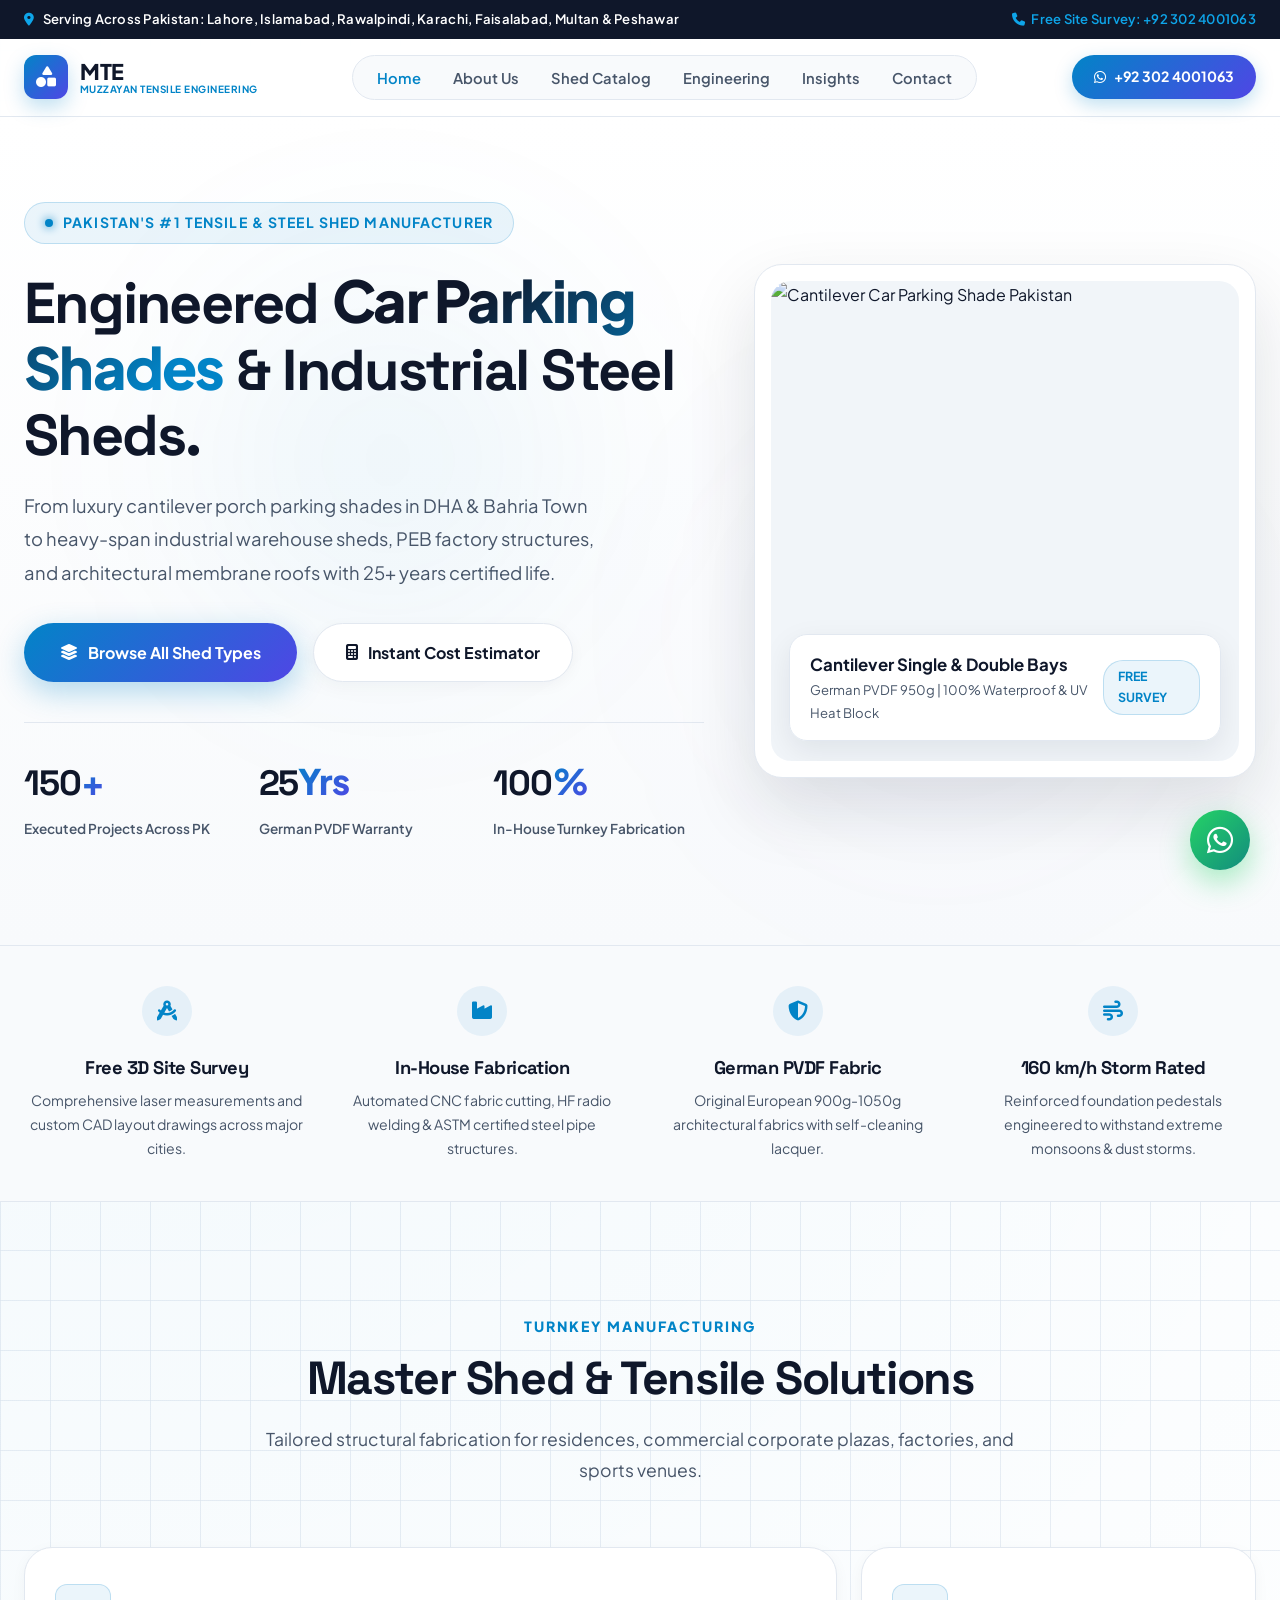
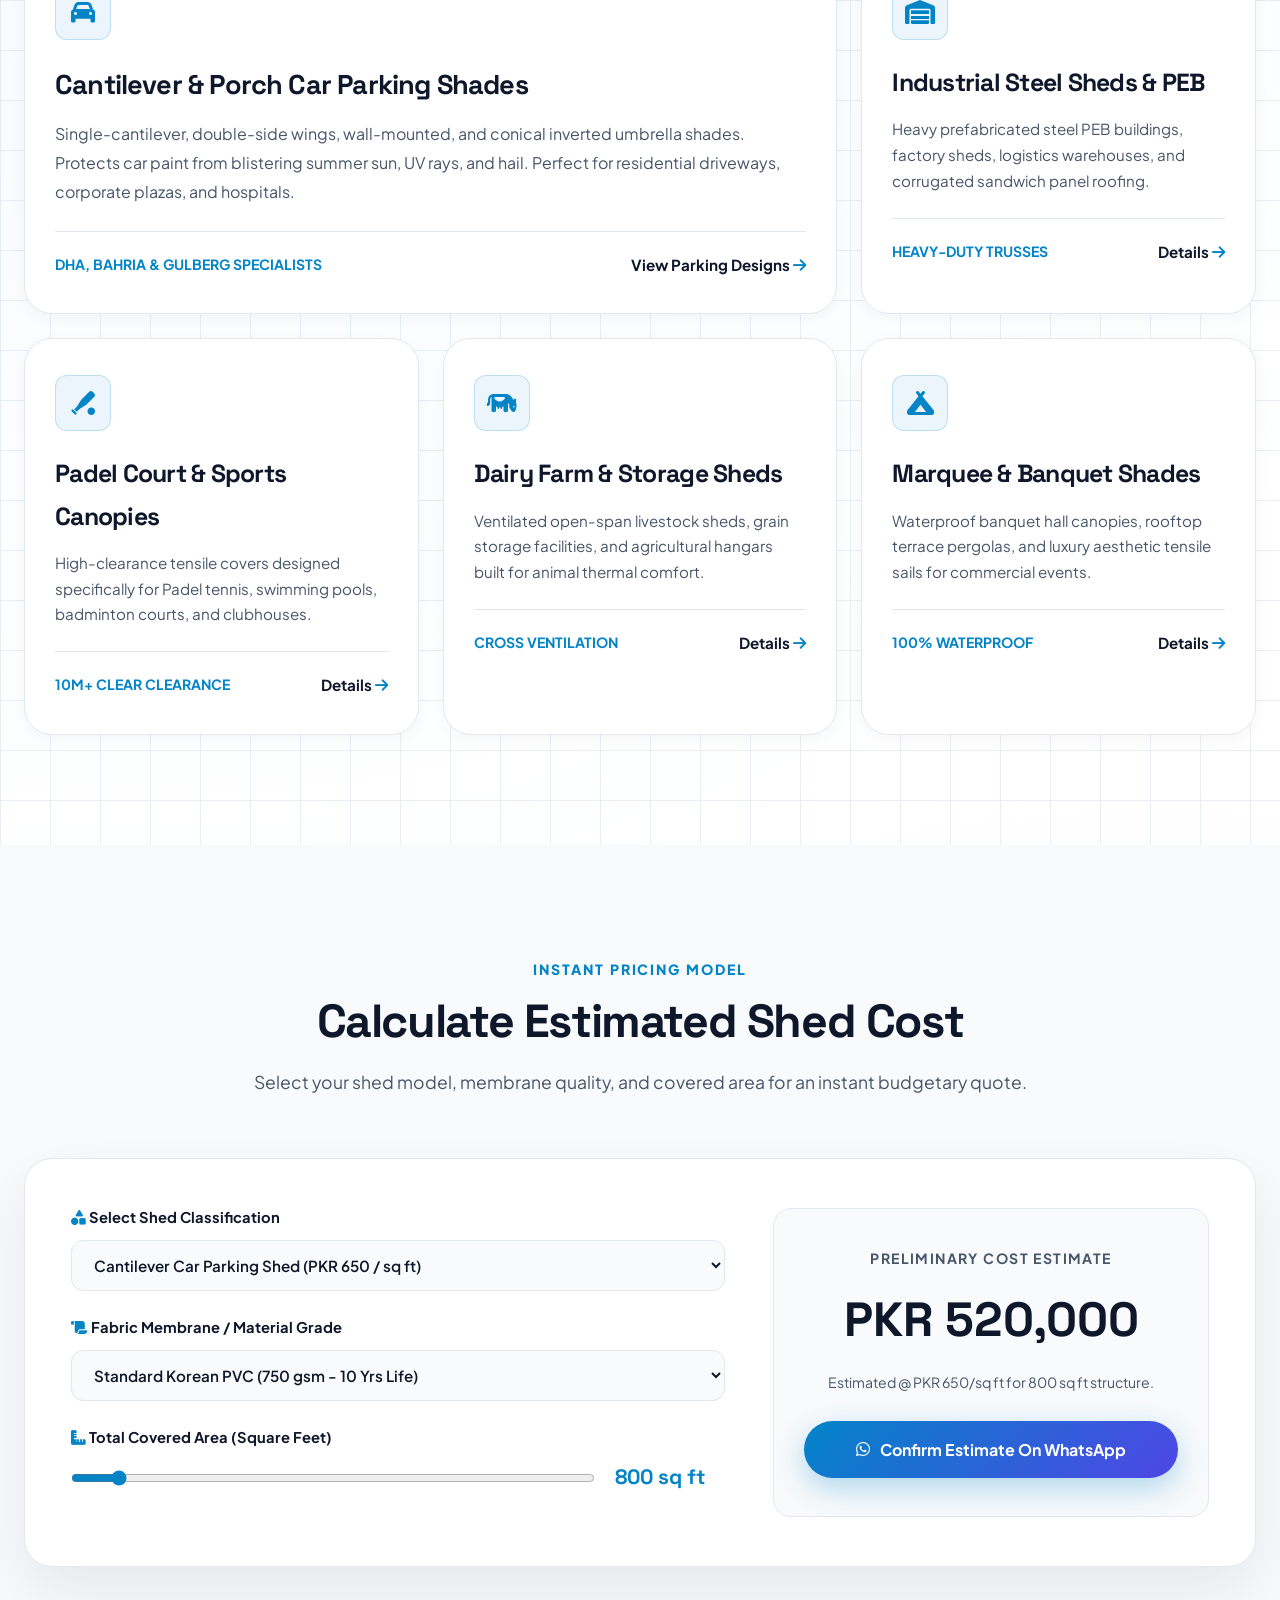
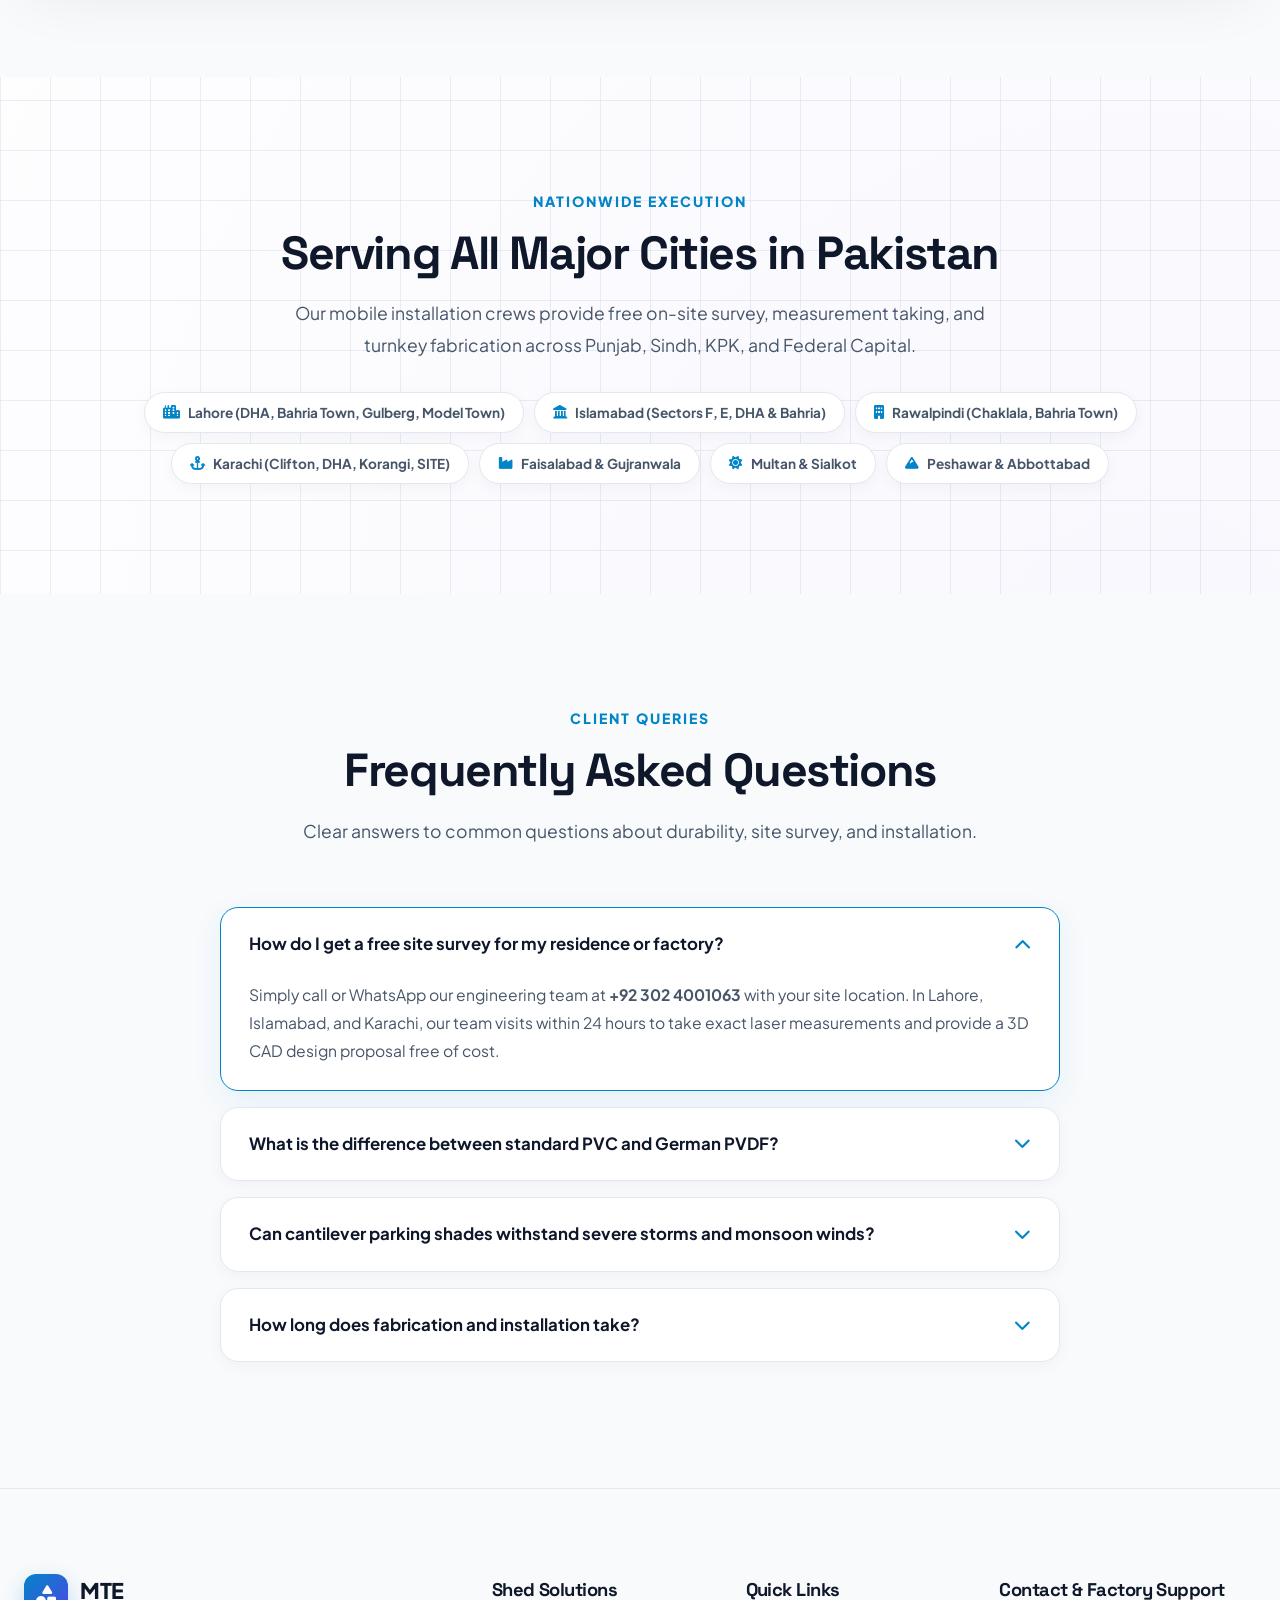
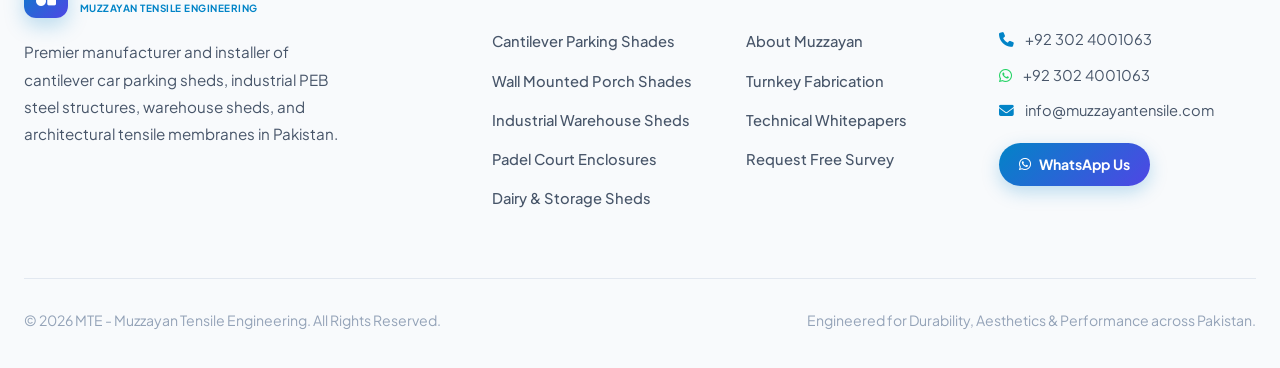
==== commit 9ff3f6ce: "Update logo and brand header/footer to MTE - Muzzayan Tensile Engineering" ====
--- a/index.html
+++ b/index.html
@@ -3,7 +3,7 @@
 <head>
   <meta charset="UTF-8" />
   <meta name="viewport" content="width=device-width, initial-scale=1.0" />
-  <title>MUZZAYAN TENSILE | Architectural Membrane, Car Parking Shades & Steel Sheds Pakistan</title>
+  <title>MTE - Muzzayan Tensile Engineering</title>
   <link rel="preconnect" href="https://fonts.googleapis.com">
   <link rel="preconnect" href="https://fonts.gstatic.com" crossorigin>
   <link href="https://fonts.googleapis.com/css2?family=Plus+Jakarta+Sans:wght@300;400;500;600;700;800&family=Space+Grotesk:wght@500;600;700&display=swap" rel="stylesheet">
@@ -354,7 +354,10 @@
     <div class="container nav-wrapper">
       <a href="index.html" class="brand-logo">
         <div class="brand-badge"><i class="fa-solid fa-shapes"></i></div>
-        <div class="brand-name">MUZZAYAN<span class="brand-highlight"> TENSILE</span></div>
+        <div class="brand-text">
+          <div class="brand-name">MTE</div>
+          <div class="brand-subtitle">Muzzayan Tensile Engineering</div>
+        </div>
       </a>
 
       <ul class="nav-links">
@@ -384,7 +387,10 @@
     <div class="mobile-nav-header">
       <div class="brand-logo">
         <div class="brand-badge"><i class="fa-solid fa-shapes"></i></div>
-        <div class="brand-name">MUZZAYAN</div>
+        <div class="brand-text">
+          <div class="brand-name">MTE</div>
+          <div class="brand-subtitle">Muzzayan Tensile Engineering</div>
+        </div>
       </div>
       <button class="mobile-close-btn"><i class="fa-solid fa-xmark"></i></button>
     </div>
@@ -718,7 +724,10 @@
         <div class="footer-col">
           <a href="index.html" class="brand-logo" style="margin-bottom: 20px;">
             <div class="brand-badge"><i class="fa-solid fa-shapes"></i></div>
-            <div class="brand-name">MUZZAYAN<span class="brand-highlight"> TENSILE</span></div>
+            <div class="brand-text">
+              <div class="brand-name">MTE</div>
+              <div class="brand-subtitle">Muzzayan Tensile Engineering</div>
+            </div>
           </a>
           <p style="color: var(--text-muted); font-size: 0.95rem; max-width: 330px; line-height: 1.8;">
             Premier manufacturer and installer of cantilever car parking sheds, industrial PEB steel structures, warehouse sheds, and architectural tensile membranes in Pakistan.
@@ -764,7 +773,7 @@
       </div>
 
       <div class="footer-bottom-bar">
-        <div>&copy; 2026 Muzzayan Tensile Structures. All Rights Reserved.</div>
+        <div>&copy; 2026 MTE - Muzzayan Tensile Engineering. All Rights Reserved.</div>
         <div>Engineered for Durability, Aesthetics & Performance across Pakistan.</div>
       </div>
     </div>
--- a/css/styles.css
+++ b/css/styles.css
@@ -188,6 +188,21 @@
   -webkit-text-fill-color: transparent;
 }
 
+.brand-text {
+  display: flex;
+  flex-direction: column;
+  line-height: 1.1;
+  text-align: left;
+}
+
+.brand-subtitle {
+  font-size: 0.62rem;
+  font-weight: 700;
+  letter-spacing: 0.05em;
+  text-transform: uppercase;
+  color: #0284c7;
+}
+
 .nav-links {
   display: flex;
   align-items: center;
